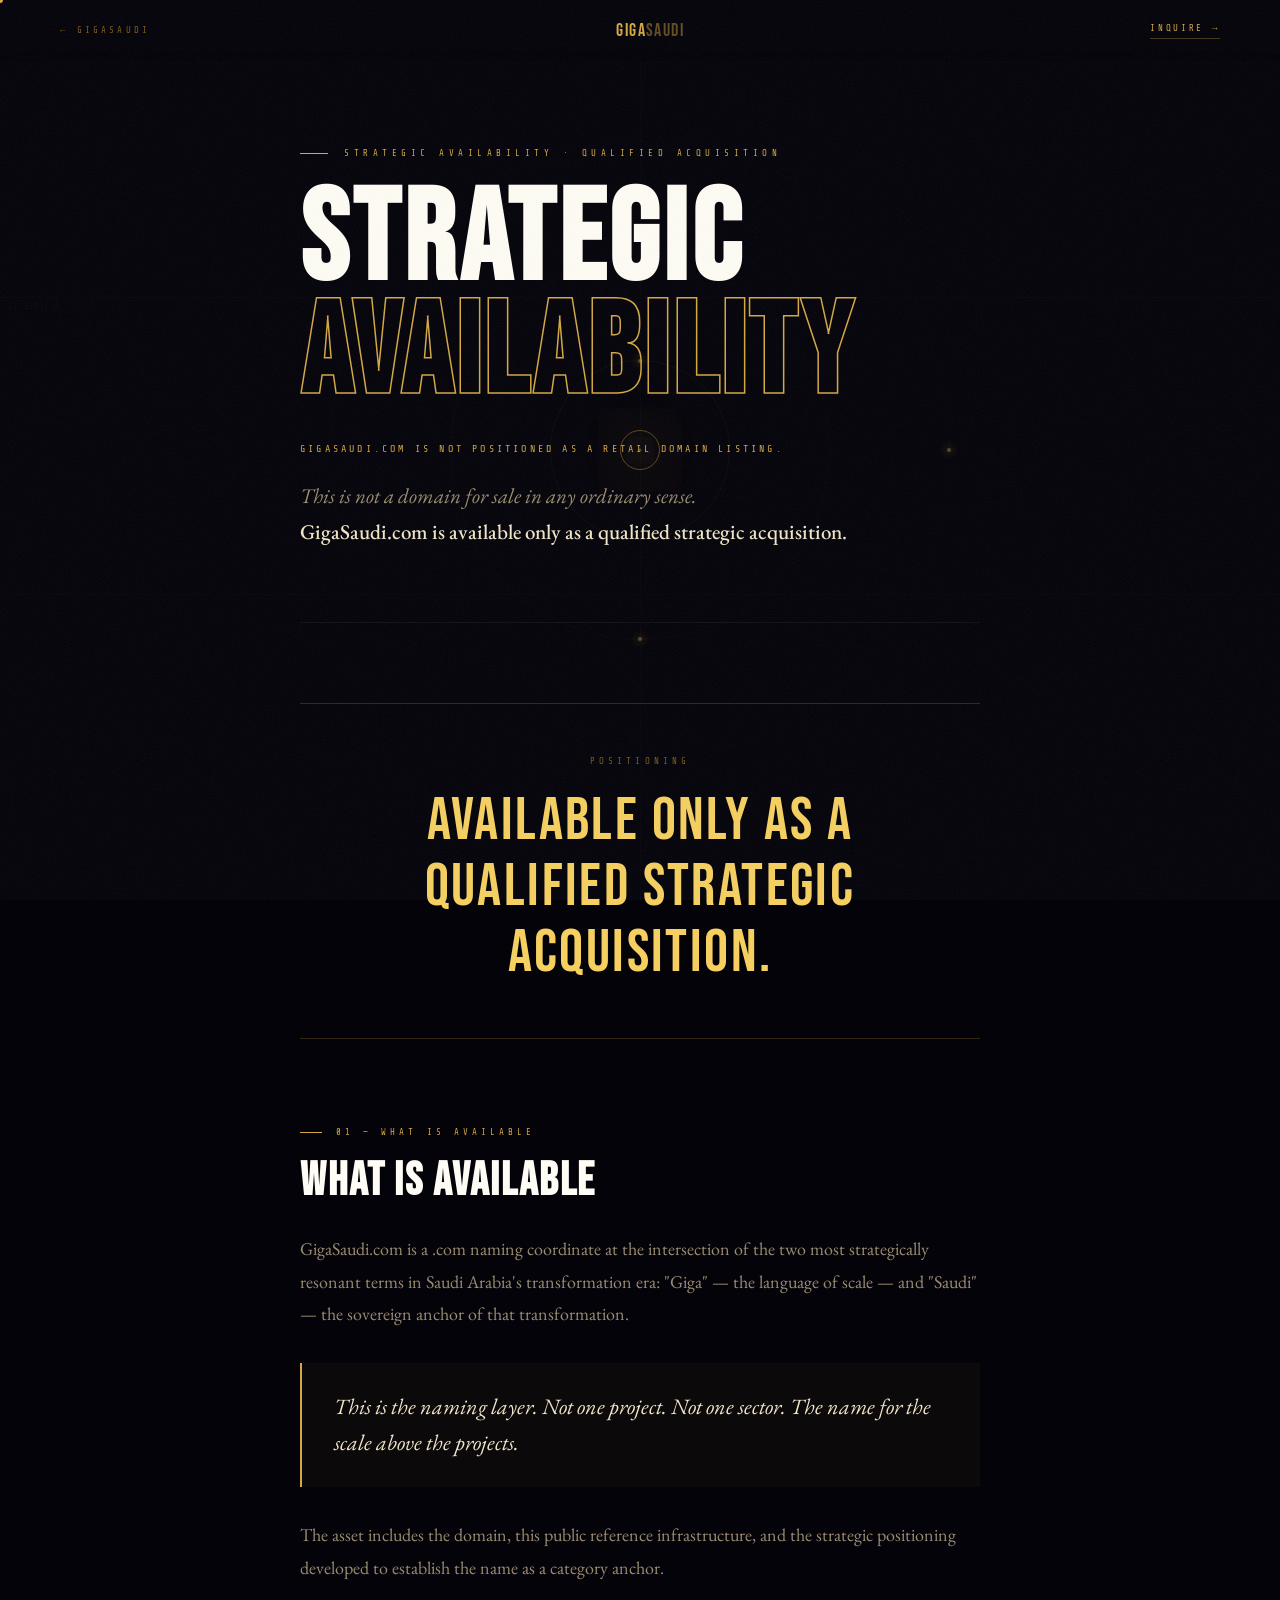
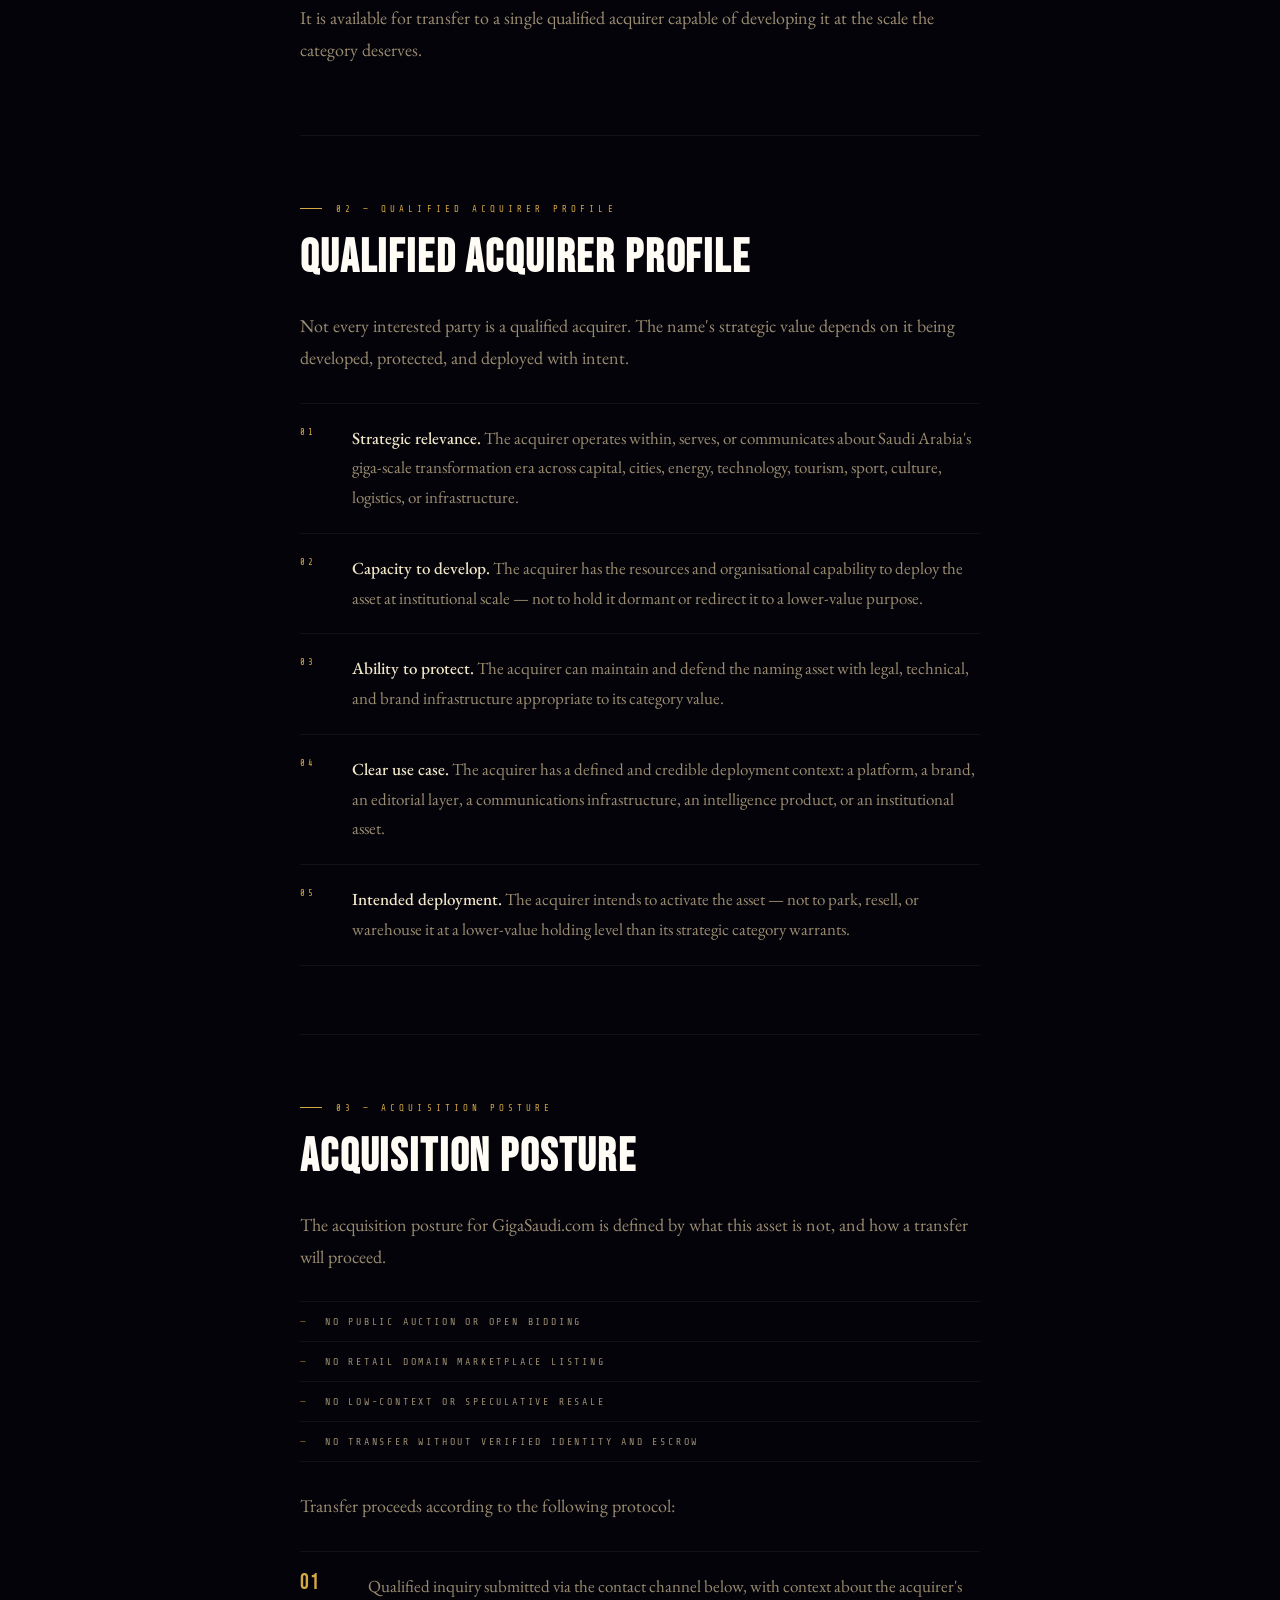
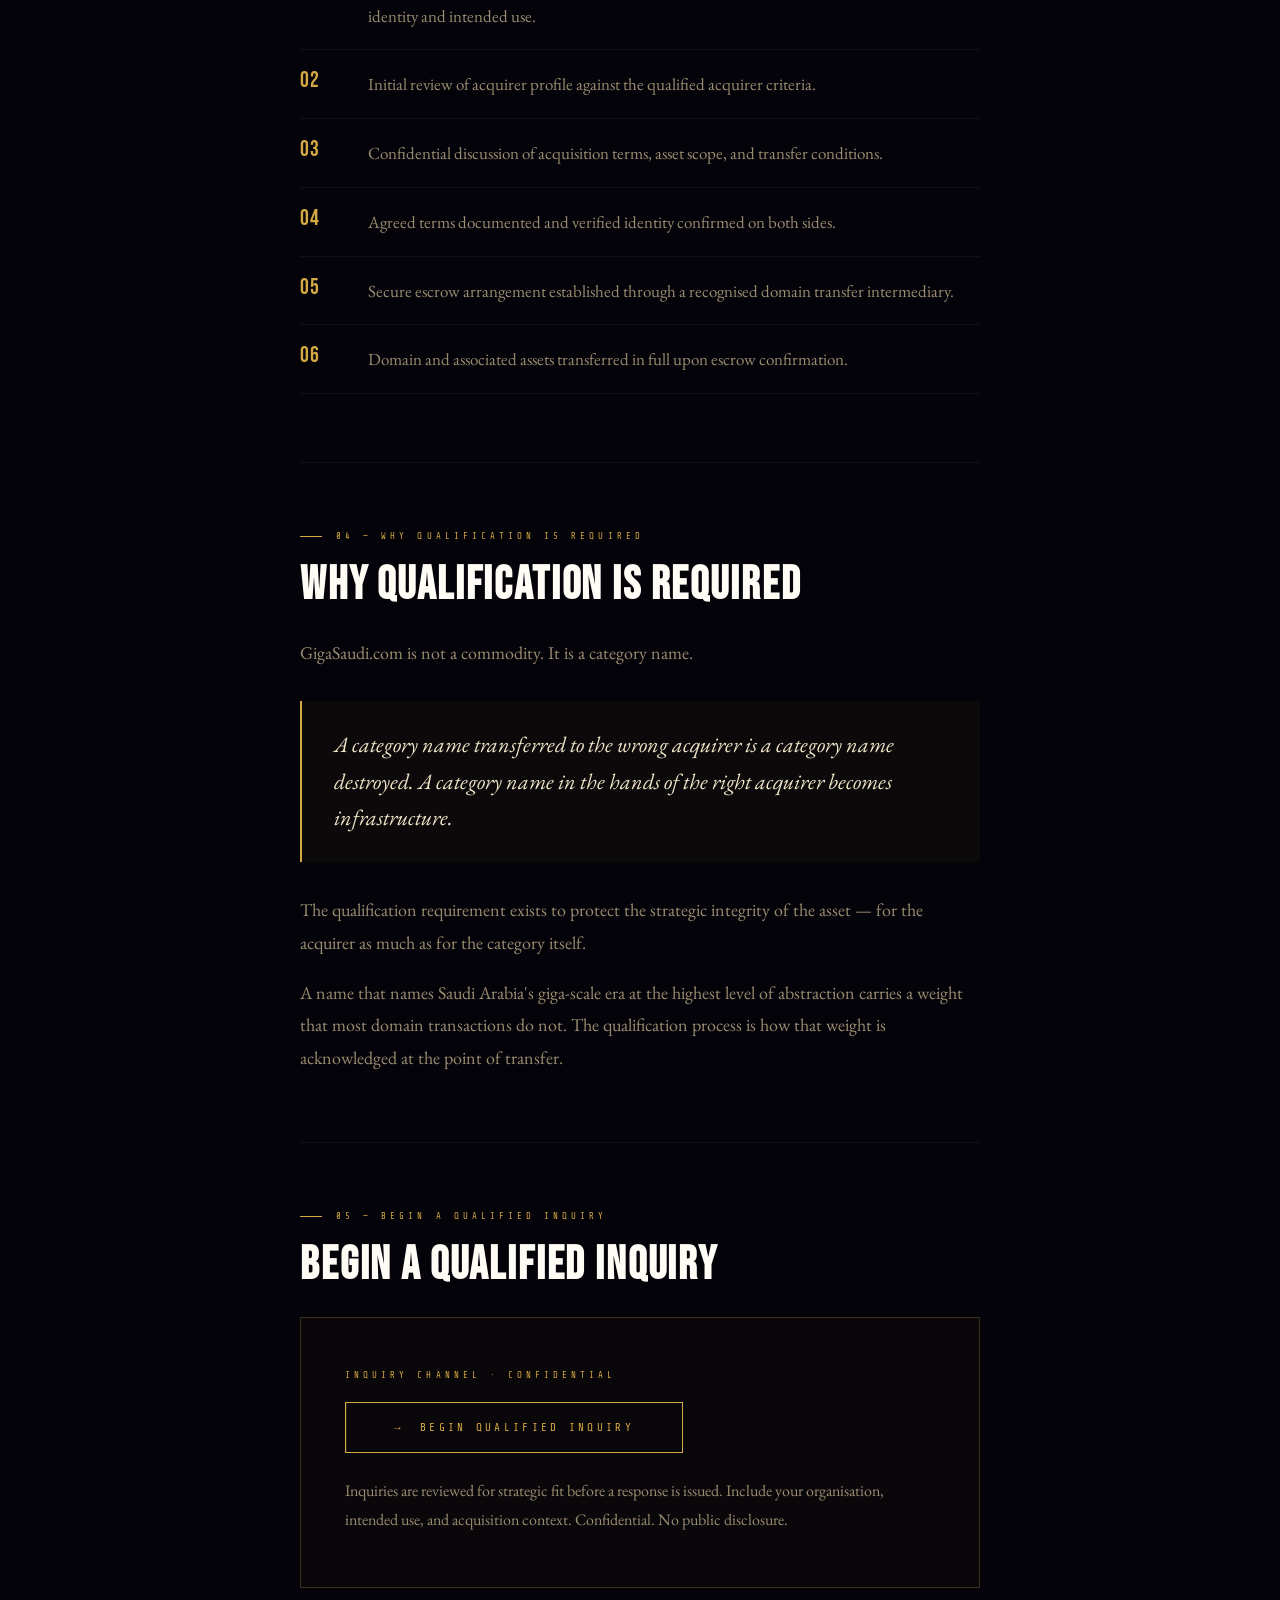
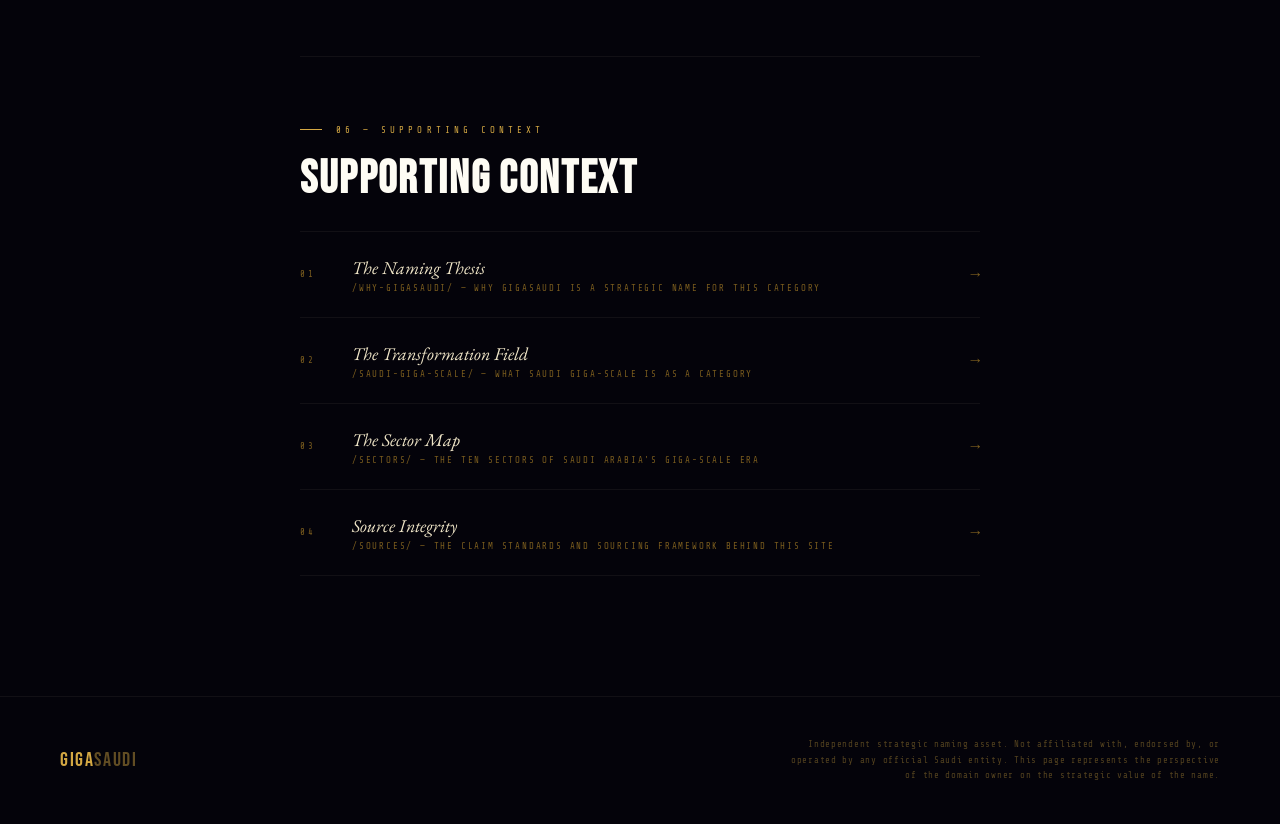
==== availability/index.html @ e2b28070 "Sprint 2C: Add /availability/ page and update sitemap" ====
<!DOCTYPE html>
<html lang="en">
<head>
<meta charset="UTF-8">
<meta name="viewport" content="width=device-width, initial-scale=1.0">
<title>Strategic Availability — GigaSaudi.com</title>
<meta name="description" content="GigaSaudi.com is available only as a qualified strategic acquisition asset. Not a retail domain. A strategic name for Saudi Arabia's giga-scale era.">
<link rel="preconnect" href="https://fonts.googleapis.com">
<link href="https://fonts.googleapis.com/css2?family=Bebas+Neue&family=EB+Garamond:ital,wght@0,400;0,500;1,400;1,500&family=Share+Tech+Mono&display=swap" rel="stylesheet">
<style>
:root {
  --void: #04030a;
  --gold: #d4a843;
  --gold-hi: #f5d060;
  --gold-lo: #7a5c1e;
  --gold-trace: rgba(212,168,67,0.12);
  --sand: #f0e6c8;
  --sand-lo: #9a8c70;
  --white: #fefcf4;
  --line-gold: rgba(212,168,67,0.22);
  --line-dim: rgba(240,230,200,0.06);
}

*, *::before, *::after { box-sizing: border-box; margin: 0; padding: 0; }
html { scroll-behavior: smooth; }
body {
  background: var(--void);
  color: var(--sand);
  font-family: 'Share Tech Mono', monospace;
  overflow-x: hidden;
  cursor: none;
}

body::before {
  content: '';
  position: fixed; inset: 0;
  opacity: 0.06;
  background-image: url("data:image/svg+xml,%3Csvg xmlns='http://www.w3.org/2000/svg'%3E%3Cfilter id='n'%3E%3CfeTurbulence type='fractalNoise' baseFrequency='0.75' numOctaves='4'/%3E%3C/filter%3E%3Crect width='100%25' height='100%25' filter='url(%23n)'/%3E%3C/svg%3E");
  pointer-events: none; z-index: 9900;
}

#cur { position:fixed; width:6px; height:6px; border-radius:50%; background:var(--gold); pointer-events:none; z-index:9999; transform:translate(-50%,-50%); transition:width .2s,height .2s; mix-blend-mode:screen; }
#cur-ring { position:fixed; width:40px; height:40px; border:1px solid rgba(212,168,67,0.4); border-radius:50%; pointer-events:none; z-index:9998; transform:translate(-50%,-50%); transition:width .4s,height .4s,border-color .3s; }
body:has(a:hover) #cur { width:12px; height:12px; }
body:has(a:hover) #cur-ring { width:60px; height:60px; border-color:rgba(212,168,67,0.8); }

#orbital-canvas {
  position: fixed; inset: 0; z-index: 0;
  overflow: hidden; opacity: 0.42;
}
.gravity-core {
  position: absolute; top:50%; left:50%;
  transform: translate(-50%,-50%);
  width:3px; height:3px;
  background:var(--gold); border-radius:50%;
  box-shadow: 0 0 0 12px rgba(212,168,67,0.05), 0 0 0 40px rgba(212,168,67,0.03), 0 0 60px 15px rgba(212,168,67,0.28);
}
.orbit {
  position:absolute; top:50%; left:50%;
  border:1px solid; border-radius:50%;
  transform-origin:center center;
}
.orbit-1 { width:180px; height:180px; margin:-90px 0 0 -90px; border-color:rgba(212,168,67,0.14); animation:spin 40s linear infinite; }
.orbit-2 { width:380px; height:380px; margin:-190px 0 0 -190px; border-color:rgba(212,168,67,0.08); animation:spin 70s linear infinite reverse; }
.orbit-3 { width:620px; height:620px; margin:-310px 0 0 -310px; border-color:rgba(212,168,67,0.05); animation:spin 110s linear infinite; }
.orbit-4 { width:900px; height:900px; margin:-450px 0 0 -450px; border-color:rgba(212,168,67,0.025); animation:spin 160s linear infinite reverse; }
.node { position:absolute; width:4px; height:4px; background:var(--gold); border-radius:50%; box-shadow:0 0 8px 2px rgba(212,168,67,0.5); }
.grid-h,.grid-v { position:absolute; background:rgba(240,230,200,0.04); }
.grid-h { left:0; right:0; height:1px; }
.grid-v { top:0; bottom:0; width:1px; }
.coord-label { position:absolute; font-family:'Share Tech Mono',monospace; font-size:8px; color:rgba(212,168,67,0.13); letter-spacing:0.15em; pointer-events:none; }
@keyframes spin { to { transform:rotate(360deg); } }
@keyframes pulse-core {
  0%,100% { box-shadow:0 0 0 12px rgba(212,168,67,0.05), 0 0 60px 15px rgba(212,168,67,0.28); }
  50% { box-shadow:0 0 0 20px rgba(212,168,67,0.07), 0 0 80px 20px rgba(212,168,67,0.38); }
}

#content { position:relative; z-index:10; }

.doc-nav {
  position:fixed; top:0; left:0; right:0; z-index:100;
  padding:20px 60px;
  display:flex; align-items:center; justify-content:space-between;
  background:linear-gradient(to bottom, rgba(4,3,10,0.94) 0%, transparent 100%);
  backdrop-filter:blur(10px); -webkit-backdrop-filter:blur(10px);
}
.return-link {
  font-size:9px; letter-spacing:.35em; color:var(--gold-lo);
  text-decoration:none; text-transform:uppercase;
  display:flex; align-items:center; gap:10px;
  transition:color .3s;
}
.return-link:hover { color:var(--gold); }
.nav-brand {
  font-family:'Bebas Neue',sans-serif; font-size:18px;
  color:var(--gold); letter-spacing:.08em; text-decoration:none;
}
.nav-brand span { color:rgba(212,168,67,0.45); }
.nav-cta {
  font-size:9px; letter-spacing:.3em; color:var(--gold);
  text-decoration:none; text-transform:uppercase;
  border-bottom:1px solid rgba(212,168,67,.3); padding-bottom:4px;
  transition:border-color .3s;
}
.nav-cta:hover { border-color:var(--gold); }

.doc-wrap { max-width:800px; margin:0 auto; padding:148px 60px 120px; }

.doc-hero { margin-bottom:80px; padding-bottom:72px; border-bottom:1px solid var(--line-dim); }
.doc-eyebrow {
  font-size:9px; letter-spacing:.5em; color:var(--gold);
  text-transform:uppercase; margin-bottom:28px;
  display:flex; align-items:center; gap:16px;
  opacity:0; animation:fadeSlide .8s ease .2s forwards;
}
.doc-eyebrow::before { content:''; width:28px; height:1px; background:var(--gold); flex-shrink:0; }
.doc-headline {
  font-family:'Bebas Neue',sans-serif;
  font-size:clamp(60px,11vw,128px);
  line-height:.88; letter-spacing:.03em;
  color:var(--white); margin-bottom:32px;
  opacity:0; animation:fadeSlide .9s ease .35s forwards;
}
.doc-headline em { color:transparent; -webkit-text-stroke:1.5px var(--gold); font-style:normal; }
.doc-subhead {
  font-family:'Share Tech Mono',monospace;
  font-size:10px; letter-spacing:.32em;
  text-transform:uppercase; color:var(--gold);
  margin-bottom:24px;
  opacity:0; animation:fadeSlide .8s ease .52s forwards;
}
.doc-opening {
  font-family:'EB Garamond',serif;
  font-size:clamp(17px,2.2vw,21px);
  font-style:italic; line-height:1.72;
  color:var(--sand-lo); max-width:620px;
  opacity:0; animation:fadeSlide .9s ease .68s forwards;
}
.doc-opening strong { color:var(--sand); font-style:normal; font-weight:500; }

.doc-axiom {
  margin-bottom:88px; padding:52px 0;
  border-top:1px solid var(--line-gold);
  border-bottom:1px solid var(--line-gold);
  text-align:center;
}
.axiom-label { font-size:9px; letter-spacing:.45em; color:var(--gold-lo); text-transform:uppercase; margin-bottom:22px; }
.axiom-text {
  font-family:'Bebas Neue',sans-serif;
  font-size:clamp(30px,5.5vw,60px);
  color:var(--gold-hi); letter-spacing:.04em; line-height:1.1;
}

.doc-section { margin-bottom:68px; padding-bottom:68px; border-bottom:1px solid var(--line-dim); }
.doc-section.last { border-bottom:none; margin-bottom:0; padding-bottom:0; }

.sec-num {
  font-size:9px; letter-spacing:.45em; color:var(--gold);
  text-transform:uppercase; margin-bottom:22px;
  display:flex; align-items:center; gap:14px;
}
.sec-num::before { content:''; width:22px; height:1px; background:var(--gold); flex-shrink:0; }

.sec-title {
  font-family:'Bebas Neue',sans-serif;
  font-size:clamp(28px,4vw,46px);
  color:var(--white); letter-spacing:.04em; line-height:1;
  margin-bottom:28px;
}

.sec-body {
  font-family:'EB Garamond',serif;
  font-size:18px; line-height:1.8; color:var(--sand-lo);
}
.sec-body p { margin-bottom:18px; }
.sec-body p:last-child { margin-bottom:0; }
.sec-body strong { color:var(--sand); font-weight:500; }
.sec-body em { color:var(--gold-hi); font-style:italic; }

.pull-quote {
  margin:32px 0; padding:26px 32px;
  border-left:2px solid var(--gold);
  background:rgba(212,168,67,0.04);
}
.pull-quote p {
  font-family:'EB Garamond',serif;
  font-size:clamp(17px,2.2vw,22px);
  font-style:italic; color:var(--sand); line-height:1.65; margin:0 !important;
}

.qualifier-list { display:flex; flex-direction:column; gap:0; margin-top:28px; }
.qualifier-item { padding:20px 0; border-bottom:1px solid var(--line-dim); display:flex; align-items:flex-start; gap:20px; }
.qualifier-item:first-child { border-top:1px solid var(--line-dim); }
.qual-marker { font-size:9px; letter-spacing:.35em; color:var(--gold); text-transform:uppercase; min-width:32px; padding-top:3px; flex-shrink:0; }
.qual-text { font-family:'EB Garamond',serif; font-size:17px; line-height:1.75; color:var(--sand-lo); }
.qual-text strong { color:var(--sand); font-weight:500; }

.no-list { display:flex; flex-direction:column; gap:0; margin:28px 0; }
.no-item { display:flex; align-items:center; gap:16px; padding:13px 0; border-bottom:1px solid var(--line-dim); font-size:10px; letter-spacing:.28em; color:var(--sand-lo); text-transform:uppercase; }
.no-item:first-child { border-top:1px solid var(--line-dim); }
.no-mark { font-size:11px; color:var(--gold-lo); flex-shrink:0; }

.protocol-list { display:flex; flex-direction:column; gap:0; margin-top:28px; }
.proto-step { display:flex; align-items:flex-start; gap:24px; padding:18px 0; border-bottom:1px solid var(--line-dim); }
.proto-step:first-child { border-top:1px solid var(--line-dim); }
.proto-num { font-family:'Bebas Neue',sans-serif; font-size:22px; color:var(--gold); letter-spacing:.04em; min-width:44px; line-height:1.15; }
.proto-text { font-family:'EB Garamond',serif; font-size:17px; line-height:1.75; color:var(--sand-lo); padding-top:2px; }

.inq-block { border:1px solid rgba(212,168,67,0.25); padding:52px 44px; background:rgba(212,168,67,0.03); margin-top:28px; }
.inq-pre { font-size:9px; letter-spacing:.45em; color:var(--gold); text-transform:uppercase; margin-bottom:22px; }
.inq-note { font-family:'EB Garamond',serif; font-size:16px; line-height:1.8; color:var(--sand-lo); margin-top:24px; }
.inq-cta { display:inline-flex; align-items:center; gap:16px; padding:18px 48px; border:1px solid var(--gold); color:var(--gold); font-family:'Share Tech Mono',monospace; font-size:11px; letter-spacing:.3em; text-transform:uppercase; text-decoration:none; position:relative; overflow:hidden; transition:color .4s; }
.inq-cta::before { content:''; position:absolute; inset:0; background:var(--gold); transform:translateX(-100%); transition:transform .4s ease; z-index:-1; }
.inq-cta:hover { color:var(--void); }
.inq-cta:hover::before { transform:translateX(0); }

.nav-links { display:flex; flex-direction:column; gap:0; margin-top:28px; }
.nav-link {
  display:flex; align-items:center; gap:24px;
  padding:24px 0; border-bottom:1px solid var(--line-dim);
  text-decoration:none; transition:all .3s;
}
.nav-link:first-child { border-top:1px solid var(--line-dim); }
.nav-link:hover { padding-left:8px; }
.nl-num { font-size:9px; letter-spacing:.3em; color:var(--gold-lo); min-width:28px; }
.nl-body { flex:1; }
.nl-title {
  font-family:'EB Garamond',serif; font-size:18px; color:var(--sand);
  font-style:italic; margin-bottom:4px;
  transition:color .3s;
}
.nav-link:hover .nl-title { color:var(--gold); }
.nl-path { font-size:9px; letter-spacing:.2em; color:var(--gold-lo); text-transform:uppercase; }
.nl-arr { font-size:16px; color:var(--gold-lo); transition:color .3s; }
.nav-link:hover .nl-arr { color:var(--gold); }

.doc-footer {
  border-top:1px solid var(--line-dim); padding:40px 60px;
  display:flex; align-items:center; justify-content:space-between; gap:40px;
}
.ft-brand {
  font-family:'Bebas Neue',sans-serif; font-size:20px;
  color:var(--gold); letter-spacing:.08em; text-decoration:none;
}
.ft-brand span { color:rgba(212,168,67,0.45); }
.ft-disc { font-size:9px; color:rgba(212,168,67,0.38); letter-spacing:.08em; line-height:1.75; max-width:440px; text-align:right; }

@keyframes fadeSlide { from{opacity:0;transform:translateY(20px);} to{opacity:1;transform:translateY(0);} }
.rx { opacity:0; transform:translateY(28px); transition:opacity .9s ease,transform .9s ease; }
.rx.in { opacity:1; transform:translateY(0); }
.rx-d1 { transition-delay:.1s; }
.rx-d2 { transition-delay:.2s; }
.rx-d3 { transition-delay:.3s; }
.rx-d4 { transition-delay:.4s; }
.rx-d5 { transition-delay:.5s; }

@media (max-width:900px) {
  body { cursor:auto; }
  #cur,#cur-ring { display:none; }
  .doc-nav { padding:16px 24px; }
  .nav-cta { display:none; }
  .doc-wrap { padding:120px 24px 80px; }
  .inq-block { padding:36px 24px; }
  .doc-footer { padding:32px 24px; flex-direction:column; align-items:flex-start; gap:20px; }
  .ft-disc { text-align:left; max-width:100%; }
}
</style>
</head>
<body>

<div id="cur"></div>
<div id="cur-ring"></div>

<div id="orbital-canvas">
  <div class="grid-h" style="top:33%"></div>
  <div class="grid-h" style="top:66%"></div>
  <div class="grid-v" style="left:50%"></div>
  <div class="coord-label" style="top:calc(33% + 5px); left:8px">21.3891° N</div>
  <div class="coord-label" style="top:8px; left:calc(50% + 8px)">45.0792° E</div>
  <div style="position:absolute;top:50%;left:50%;transform:translate(-50%,-50%);">
    <div class="orbit orbit-1"><div class="node" style="top:-2px;left:50%;margin-left:-2px;"></div></div>
    <div class="orbit orbit-2"><div class="node" style="bottom:-2px;left:50%;margin-left:-2px;"></div></div>
    <div class="orbit orbit-3"><div class="node" style="top:50%;right:-2px;margin-top:-2px;"></div></div>
    <div class="orbit orbit-4"></div>
  </div>
  <div style="position:absolute;top:50%;left:50%;transform:translate(-50%,-50%);">
    <div class="gravity-core" style="animation:pulse-core 4s ease-in-out infinite;"></div>
  </div>
</div>

<nav class="doc-nav">
  <a href="/" class="return-link">← GigaSaudi</a>
  <a href="/" class="nav-brand">Giga<span>Saudi</span></a>
  <a href="mailto:inquiries@gigasaudi.com" class="nav-cta">Inquire →</a>
</nav>

<div id="content">
  <div class="doc-wrap">

    <header class="doc-hero">
      <div class="doc-eyebrow">Strategic Availability · Qualified Acquisition</div>
      <h1 class="doc-headline">Strategic<br><em>Availability</em></h1>
      <div class="doc-subhead">GigaSaudi.com is not positioned as a retail domain listing.</div>
      <p class="doc-opening">
        This is not a domain for sale in any ordinary sense.<br>
        <strong>GigaSaudi.com is available only as a qualified strategic acquisition.</strong>
      </p>
    </header>

    <div class="doc-axiom rx">
      <div class="axiom-label">Positioning</div>
      <div class="axiom-text">Available only as a<br>qualified strategic<br>acquisition.</div>
    </div>

    <section class="doc-section rx rx-d1">
      <div class="sec-num">01 — What Is Available</div>
      <h2 class="sec-title">What Is Available</h2>
      <div class="sec-body">
        <p>GigaSaudi.com is a .com naming coordinate at the intersection of the two most strategically resonant terms in Saudi Arabia's transformation era: "Giga" — the language of scale — and "Saudi" — the sovereign anchor of that transformation.</p>
        <div class="pull-quote">
          <p>This is the naming layer. Not one project. Not one sector. The name for the scale above the projects.</p>
        </div>
        <p>The asset includes the domain, this public reference infrastructure, and the strategic positioning developed to establish the name as a category anchor.</p>
        <p>It is available for transfer to a single qualified acquirer capable of developing it at the scale the category deserves.</p>
      </div>
    </section>

    <section class="doc-section rx rx-d2">
      <div class="sec-num">02 — Qualified Acquirer Profile</div>
      <h2 class="sec-title">Qualified Acquirer Profile</h2>
      <div class="sec-body">
        <p>Not every interested party is a qualified acquirer. The name's strategic value depends on it being developed, protected, and deployed with intent.</p>
      </div>
      <div class="qualifier-list">
        <div class="qualifier-item">
          <div class="qual-marker">01</div>
          <div class="qual-text"><strong>Strategic relevance.</strong> The acquirer operates within, serves, or communicates about Saudi Arabia's giga-scale transformation era across capital, cities, energy, technology, tourism, sport, culture, logistics, or infrastructure.</div>
        </div>
        <div class="qualifier-item">
          <div class="qual-marker">02</div>
          <div class="qual-text"><strong>Capacity to develop.</strong> The acquirer has the resources and organisational capability to deploy the asset at institutional scale — not to hold it dormant or redirect it to a lower-value purpose.</div>
        </div>
        <div class="qualifier-item">
          <div class="qual-marker">03</div>
          <div class="qual-text"><strong>Ability to protect.</strong> The acquirer can maintain and defend the naming asset with legal, technical, and brand infrastructure appropriate to its category value.</div>
        </div>
        <div class="qualifier-item">
          <div class="qual-marker">04</div>
          <div class="qual-text"><strong>Clear use case.</strong> The acquirer has a defined and credible deployment context: a platform, a brand, an editorial layer, a communications infrastructure, an intelligence product, or an institutional asset.</div>
        </div>
        <div class="qualifier-item">
          <div class="qual-marker">05</div>
          <div class="qual-text"><strong>Intended deployment.</strong> The acquirer intends to activate the asset — not to park, resell, or warehouse it at a lower-value holding level than its strategic category warrants.</div>
        </div>
      </div>
    </section>

    <section class="doc-section rx rx-d1">
      <div class="sec-num">03 — Acquisition Posture</div>
      <h2 class="sec-title">Acquisition Posture</h2>
      <div class="sec-body">
        <p>The acquisition posture for GigaSaudi.com is defined by what this asset is not, and how a transfer will proceed.</p>
      </div>
      <div class="no-list">
        <div class="no-item"><div class="no-mark">—</div>No public auction or open bidding</div>
        <div class="no-item"><div class="no-mark">—</div>No retail domain marketplace listing</div>
        <div class="no-item"><div class="no-mark">—</div>No low-context or speculative resale</div>
        <div class="no-item"><div class="no-mark">—</div>No transfer without verified identity and escrow</div>
      </div>
      <div class="sec-body" style="margin-top:28px;">
        <p>Transfer proceeds according to the following protocol:</p>
      </div>
      <div class="protocol-list">
        <div class="proto-step">
          <div class="proto-num">01</div>
          <div class="proto-text">Qualified inquiry submitted via the contact channel below, with context about the acquirer's identity and intended use.</div>
        </div>
        <div class="proto-step">
          <div class="proto-num">02</div>
          <div class="proto-text">Initial review of acquirer profile against the qualified acquirer criteria.</div>
        </div>
        <div class="proto-step">
          <div class="proto-num">03</div>
          <div class="proto-text">Confidential discussion of acquisition terms, asset scope, and transfer conditions.</div>
        </div>
        <div class="proto-step">
          <div class="proto-num">04</div>
          <div class="proto-text">Agreed terms documented and verified identity confirmed on both sides.</div>
        </div>
        <div class="proto-step">
          <div class="proto-num">05</div>
          <div class="proto-text">Secure escrow arrangement established through a recognised domain transfer intermediary.</div>
        </div>
        <div class="proto-step">
          <div class="proto-num">06</div>
          <div class="proto-text">Domain and associated assets transferred in full upon escrow confirmation.</div>
        </div>
      </div>
    </section>

    <section class="doc-section rx rx-d2">
      <div class="sec-num">04 — Why Qualification Is Required</div>
      <h2 class="sec-title">Why Qualification Is Required</h2>
      <div class="sec-body">
        <p>GigaSaudi.com is not a commodity. It is a category name.</p>
        <div class="pull-quote">
          <p>A category name transferred to the wrong acquirer is a category name destroyed. A category name in the hands of the right acquirer becomes infrastructure.</p>
        </div>
        <p>The qualification requirement exists to protect the strategic integrity of the asset — for the acquirer as much as for the category itself.</p>
        <p>A name that names Saudi Arabia's giga-scale era at the highest level of abstraction carries a weight that most domain transactions do not. The qualification process is how that weight is acknowledged at the point of transfer.</p>
      </div>
    </section>

    <section class="doc-section rx rx-d3">
      <div class="sec-num">05 — Begin A Qualified Inquiry</div>
      <h2 class="sec-title">Begin A Qualified Inquiry</h2>
      <div class="inq-block">
        <div class="inq-pre">Inquiry Channel · Confidential</div>
        <a href="mailto:inquiries@gigasaudi.com?subject=GigaSaudi.com%20Qualified%20Acquisition%20Inquiry" class="inq-cta">
          <span>→</span>
          <span>Begin Qualified Inquiry</span>
        </a>
        <p class="inq-note">Inquiries are reviewed for strategic fit before a response is issued. Include your organisation, intended use, and acquisition context. Confidential. No public disclosure.</p>
      </div>
    </section>

    <section class="doc-section last rx rx-d2">
      <div class="sec-num">06 — Supporting Context</div>
      <h2 class="sec-title">Supporting Context</h2>
      <div class="nav-links">
        <a href="/why-gigasaudi/" class="nav-link">
          <div class="nl-num">01</div>
          <div class="nl-body">
            <div class="nl-title">The Naming Thesis</div>
            <div class="nl-path">/why-gigasaudi/ — Why GigaSaudi is a strategic name for this category</div>
          </div>
          <div class="nl-arr">→</div>
        </a>
        <a href="/saudi-giga-scale/" class="nav-link">
          <div class="nl-num">02</div>
          <div class="nl-body">
            <div class="nl-title">The Transformation Field</div>
            <div class="nl-path">/saudi-giga-scale/ — What Saudi giga-scale is as a category</div>
          </div>
          <div class="nl-arr">→</div>
        </a>
        <a href="/sectors/" class="nav-link">
          <div class="nl-num">03</div>
          <div class="nl-body">
            <div class="nl-title">The Sector Map</div>
            <div class="nl-path">/sectors/ — The ten sectors of Saudi Arabia's giga-scale era</div>
          </div>
          <div class="nl-arr">→</div>
        </a>
        <a href="/sources/" class="nav-link">
          <div class="nl-num">04</div>
          <div class="nl-body">
            <div class="nl-title">Source Integrity</div>
            <div class="nl-path">/sources/ — The claim standards and sourcing framework behind this site</div>
          </div>
          <div class="nl-arr">→</div>
        </a>
      </div>
    </section>

  </div>

  <footer class="doc-footer">
    <a href="/" class="ft-brand">Giga<span>Saudi</span></a>
    <p class="ft-disc">Independent strategic naming asset. Not affiliated with, endorsed by, or operated by any official Saudi entity. This page represents the perspective of the domain owner on the strategic value of the name.</p>
  </footer>
</div>

<script>
const cur = document.getElementById('cur');
const ring = document.getElementById('cur-ring');
let mx = window.innerWidth/2, my = window.innerHeight/2;
let rx_ = mx, ry = my;
document.addEventListener('mousemove', e => {
  mx = e.clientX; my = e.clientY;
  cur.style.left = mx+'px'; cur.style.top = my+'px';
});
(function loop(){
  rx_ += (mx-rx_)*0.1; ry += (my-ry)*0.1;
  ring.style.left = rx_+'px'; ring.style.top = ry+'px';
  requestAnimationFrame(loop);
})();

const obs = new IntersectionObserver(entries => {
  entries.forEach(e => { if(e.isIntersecting) e.target.classList.add('in'); });
}, { threshold:0.08, rootMargin:'0px 0px -40px 0px' });
document.querySelectorAll('.rx').forEach(el => obs.observe(el));
</script>
</body>
</html>
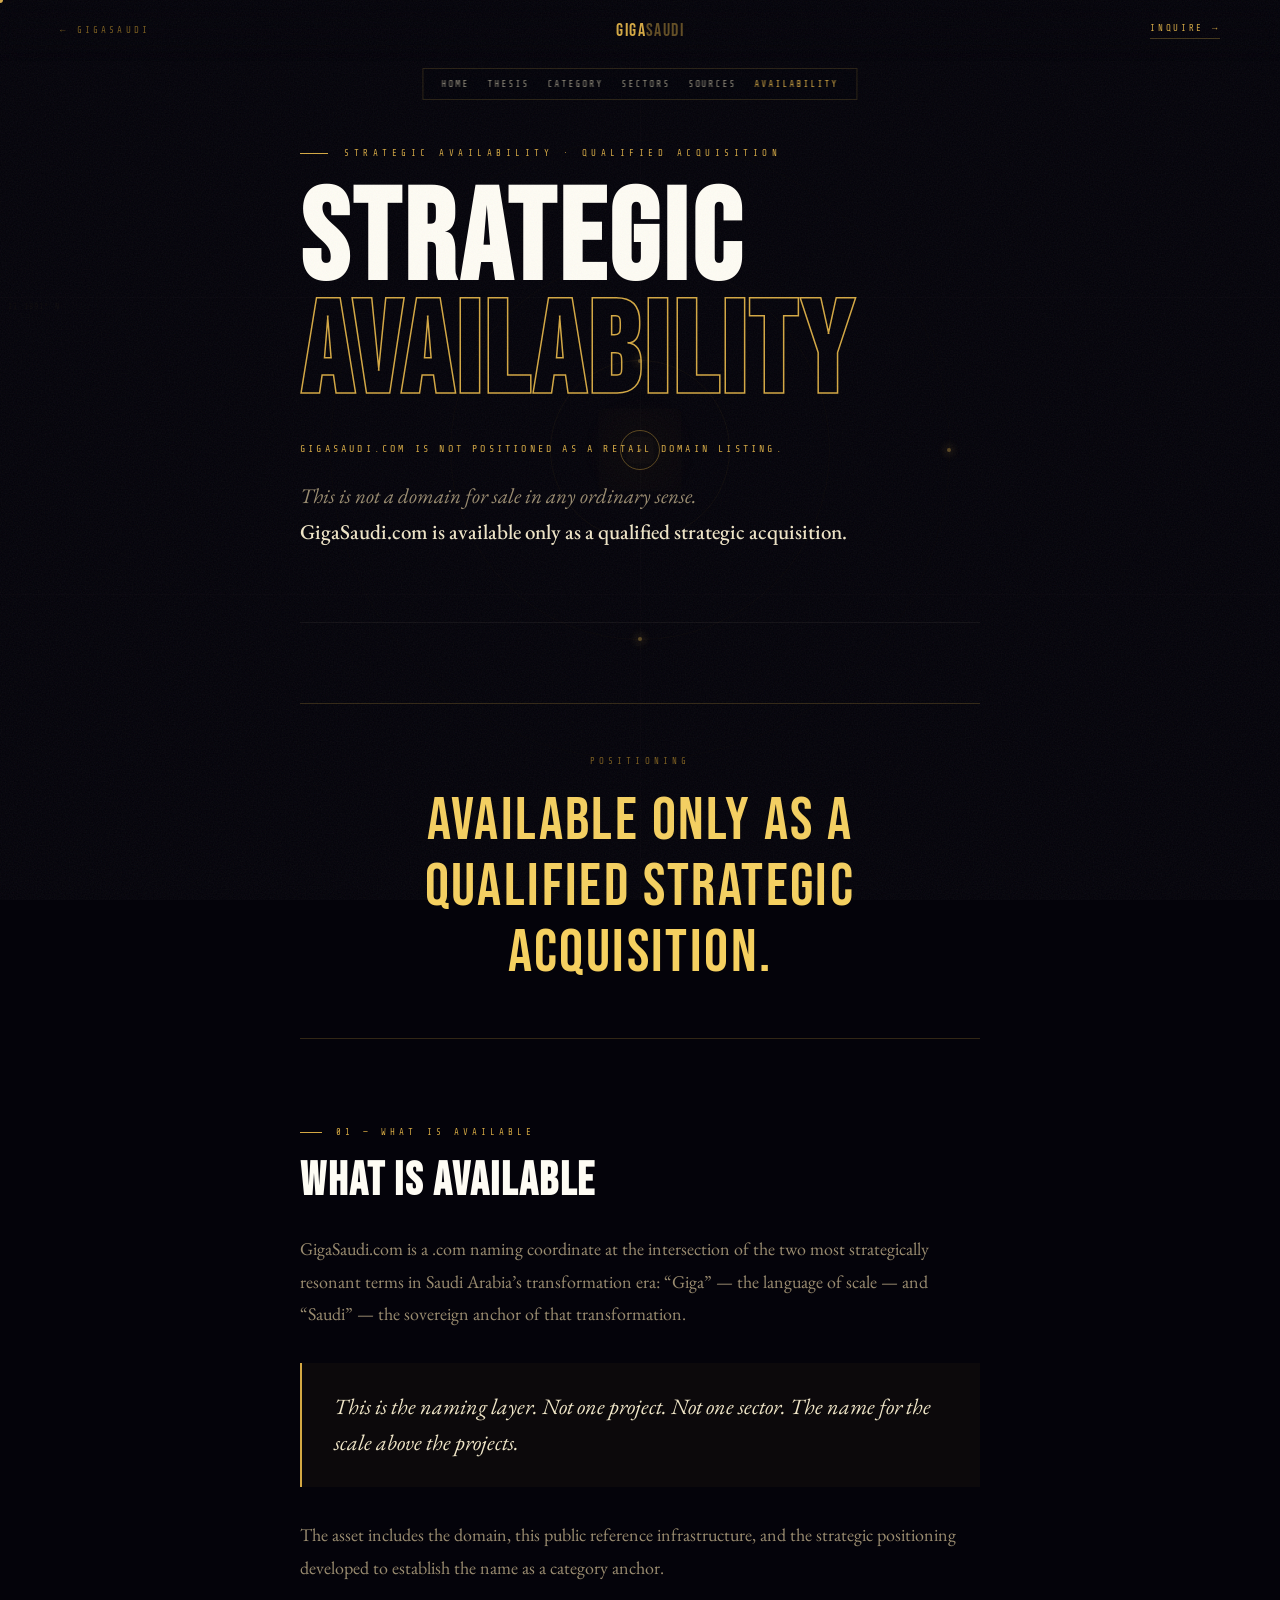
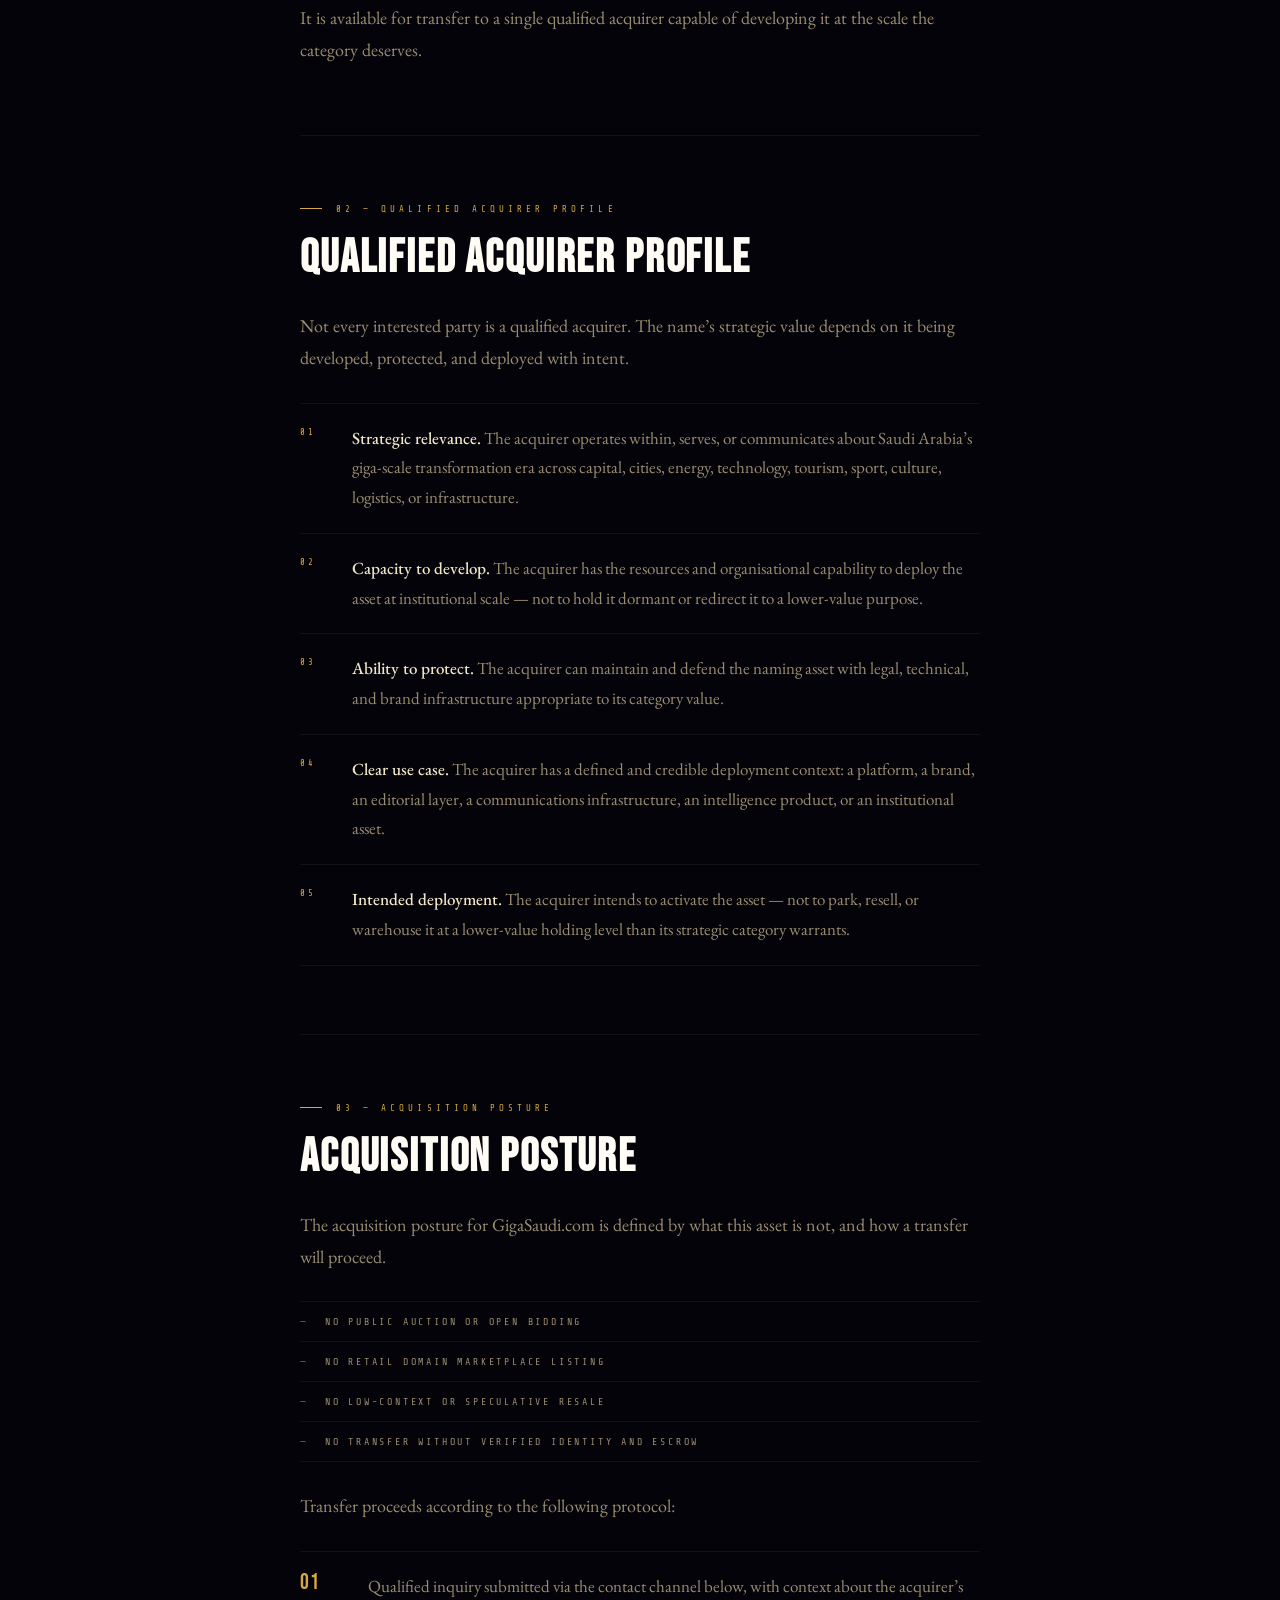
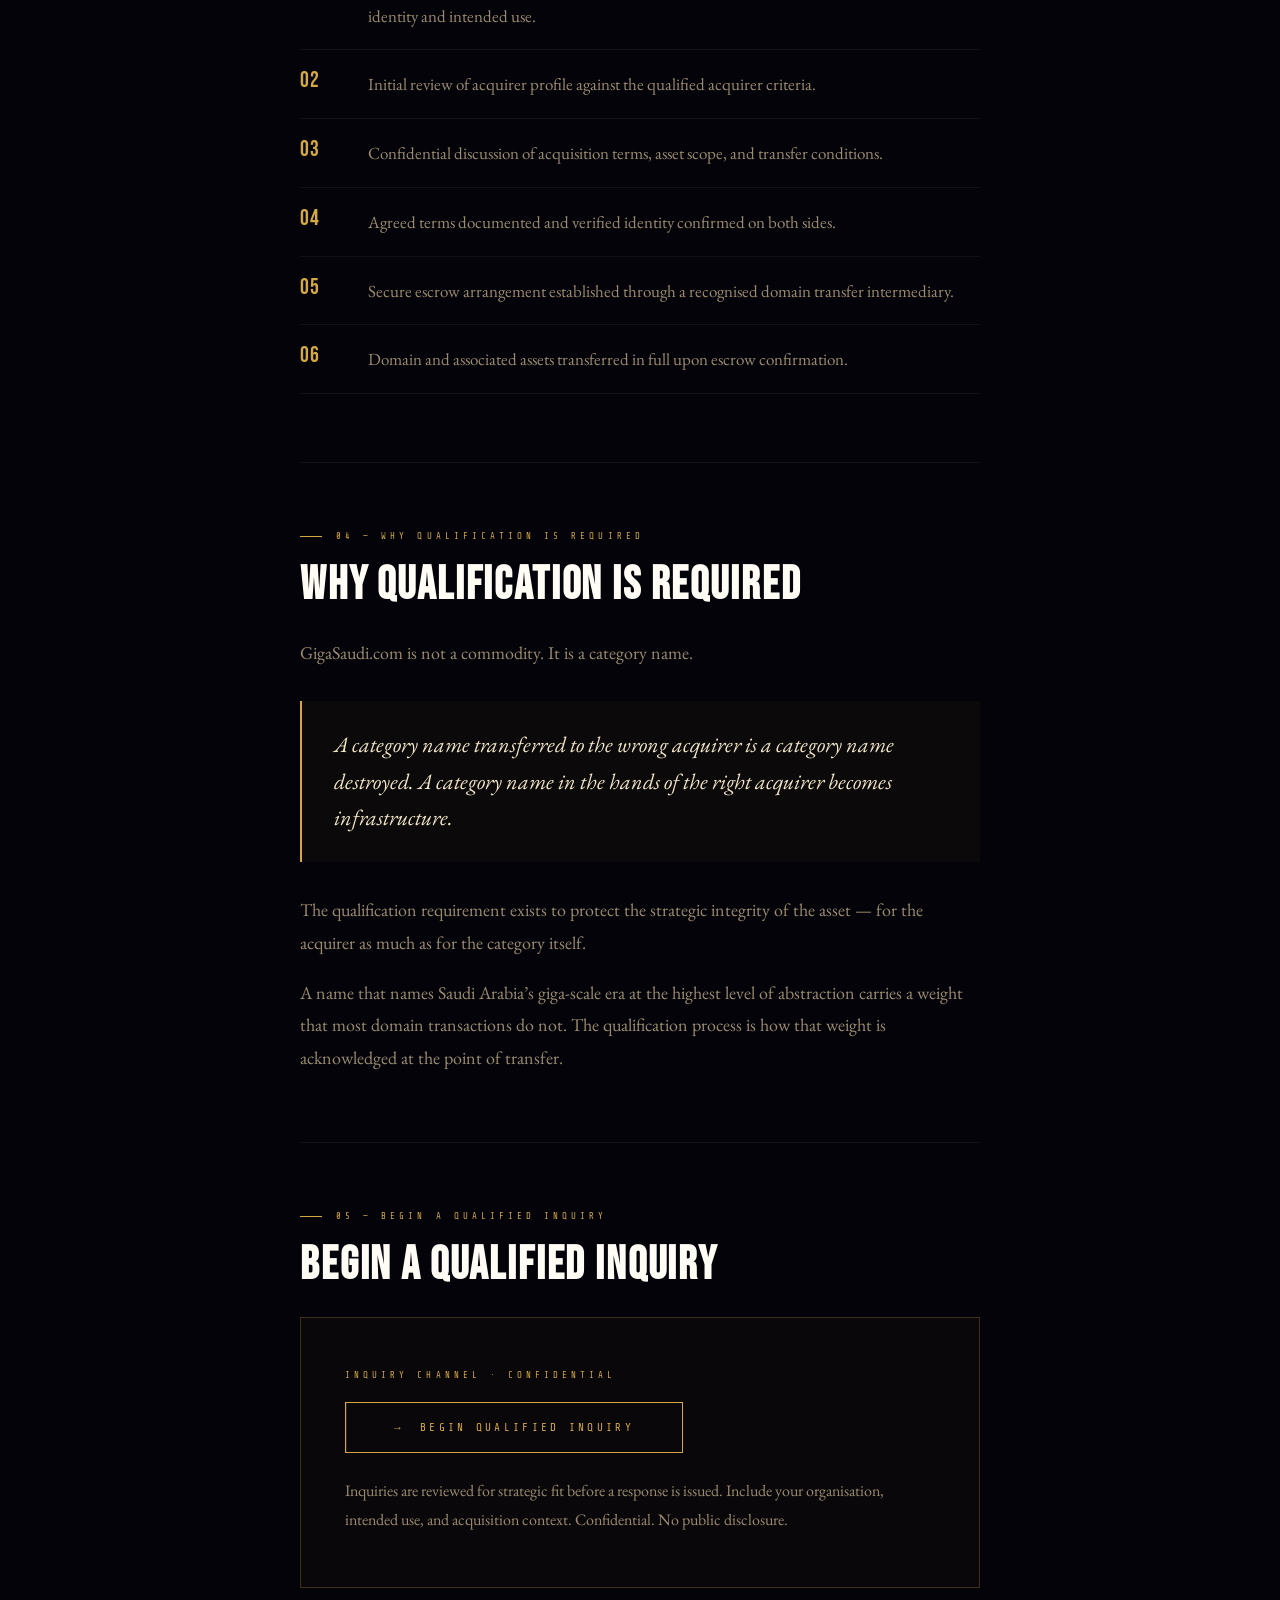
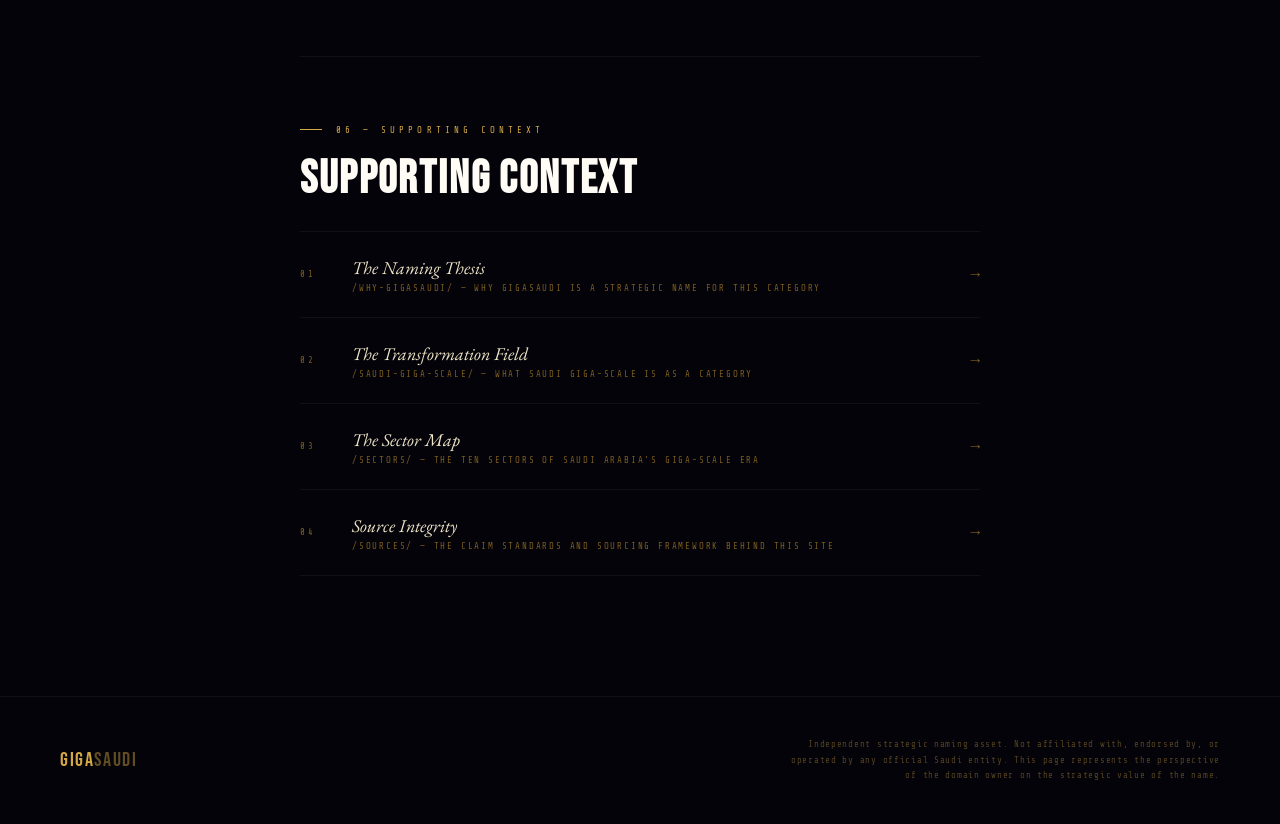
==== commit 6421665c: "Sprint 2D: add site-nav to sectors and availability pages" ====
--- a/availability/index.html
+++ b/availability/index.html
@@ -264,6 +264,15 @@
   .doc-footer { padding:32px 24px; flex-direction:column; align-items:flex-start; gap:20px; }
   .ft-disc { text-align:left; max-width:100%; }
 }
+
+/* ── SITE NAV ── */
+.site-nav { position:fixed; top:68px; left:50%; transform:translateX(-50%); z-index:99; display:flex; gap:18px; padding:10px 18px; border:1px solid rgba(212,168,67,.18); background:rgba(4,3,10,.72); backdrop-filter:blur(12px); -webkit-backdrop-filter:blur(12px); white-space:nowrap; }
+.site-nav a { color:rgba(240,230,200,.62); text-decoration:none; font-family:'Share Tech Mono',monospace; font-size:9px; letter-spacing:.22em; text-transform:uppercase; transition:color .25s; }
+.site-nav a:hover,.site-nav a[aria-current="page"] { color:var(--gold); }
+@media (max-width:700px) {
+  .site-nav { left:0; right:0; top:52px; transform:none; overflow-x:auto; justify-content:flex-start; border-left:0; border-right:0; border-top:0; border-bottom:1px solid rgba(212,168,67,.18); padding:11px 16px; gap:16px; }
+  .site-nav::-webkit-scrollbar { display:none; }
+}
 </style>
 </head>
 <body>
@@ -288,6 +297,15 @@
   </div>
 </div>
 
+<nav class="site-nav" aria-label="GigaSaudi navigation">
+  <a href="/">Home</a>
+  <a href="/why-gigasaudi/">Thesis</a>
+  <a href="/saudi-giga-scale/">Category</a>
+  <a href="/sectors/">Sectors</a>
+  <a href="/sources/">Sources</a>
+  <a href="/availability/" aria-current="page">Availability</a>
+</nav>
+
 <nav class="doc-nav">
   <a href="/" class="return-link">← GigaSaudi</a>
   <a href="/" class="nav-brand">Giga<span>Saudi</span></a>
@@ -316,7 +334,7 @@
       <div class="sec-num">01 — What Is Available</div>
       <h2 class="sec-title">What Is Available</h2>
       <div class="sec-body">
-        <p>GigaSaudi.com is a .com naming coordinate at the intersection of the two most strategically resonant terms in Saudi Arabia's transformation era: "Giga" — the language of scale — and "Saudi" — the sovereign anchor of that transformation.</p>
+        <p>GigaSaudi.com is a .com naming coordinate at the intersection of the two most strategically resonant terms in Saudi Arabia’s transformation era: “Giga” — the language of scale — and “Saudi” — the sovereign anchor of that transformation.</p>
         <div class="pull-quote">
           <p>This is the naming layer. Not one project. Not one sector. The name for the scale above the projects.</p>
         </div>
@@ -329,12 +347,12 @@
       <div class="sec-num">02 — Qualified Acquirer Profile</div>
       <h2 class="sec-title">Qualified Acquirer Profile</h2>
       <div class="sec-body">
-        <p>Not every interested party is a qualified acquirer. The name's strategic value depends on it being developed, protected, and deployed with intent.</p>
+        <p>Not every interested party is a qualified acquirer. The name’s strategic value depends on it being developed, protected, and deployed with intent.</p>
       </div>
       <div class="qualifier-list">
         <div class="qualifier-item">
           <div class="qual-marker">01</div>
-          <div class="qual-text"><strong>Strategic relevance.</strong> The acquirer operates within, serves, or communicates about Saudi Arabia's giga-scale transformation era across capital, cities, energy, technology, tourism, sport, culture, logistics, or infrastructure.</div>
+          <div class="qual-text"><strong>Strategic relevance.</strong> The acquirer operates within, serves, or communicates about Saudi Arabia’s giga-scale transformation era across capital, cities, energy, technology, tourism, sport, culture, logistics, or infrastructure.</div>
         </div>
         <div class="qualifier-item">
           <div class="qual-marker">02</div>
@@ -373,7 +391,7 @@
       <div class="protocol-list">
         <div class="proto-step">
           <div class="proto-num">01</div>
-          <div class="proto-text">Qualified inquiry submitted via the contact channel below, with context about the acquirer's identity and intended use.</div>
+          <div class="proto-text">Qualified inquiry submitted via the contact channel below, with context about the acquirer’s identity and intended use.</div>
         </div>
         <div class="proto-step">
           <div class="proto-num">02</div>
@@ -407,7 +425,7 @@
           <p>A category name transferred to the wrong acquirer is a category name destroyed. A category name in the hands of the right acquirer becomes infrastructure.</p>
         </div>
         <p>The qualification requirement exists to protect the strategic integrity of the asset — for the acquirer as much as for the category itself.</p>
-        <p>A name that names Saudi Arabia's giga-scale era at the highest level of abstraction carries a weight that most domain transactions do not. The qualification process is how that weight is acknowledged at the point of transfer.</p>
+        <p>A name that names Saudi Arabia’s giga-scale era at the highest level of abstraction carries a weight that most domain transactions do not. The qualification process is how that weight is acknowledged at the point of transfer.</p>
       </div>
     </section>
 
@@ -448,7 +466,7 @@
           <div class="nl-num">03</div>
           <div class="nl-body">
             <div class="nl-title">The Sector Map</div>
-            <div class="nl-path">/sectors/ — The ten sectors of Saudi Arabia's giga-scale era</div>
+            <div class="nl-path">/sectors/ — The ten sectors of Saudi Arabia’s giga-scale era</div>
           </div>
           <div class="nl-arr">→</div>
         </a>
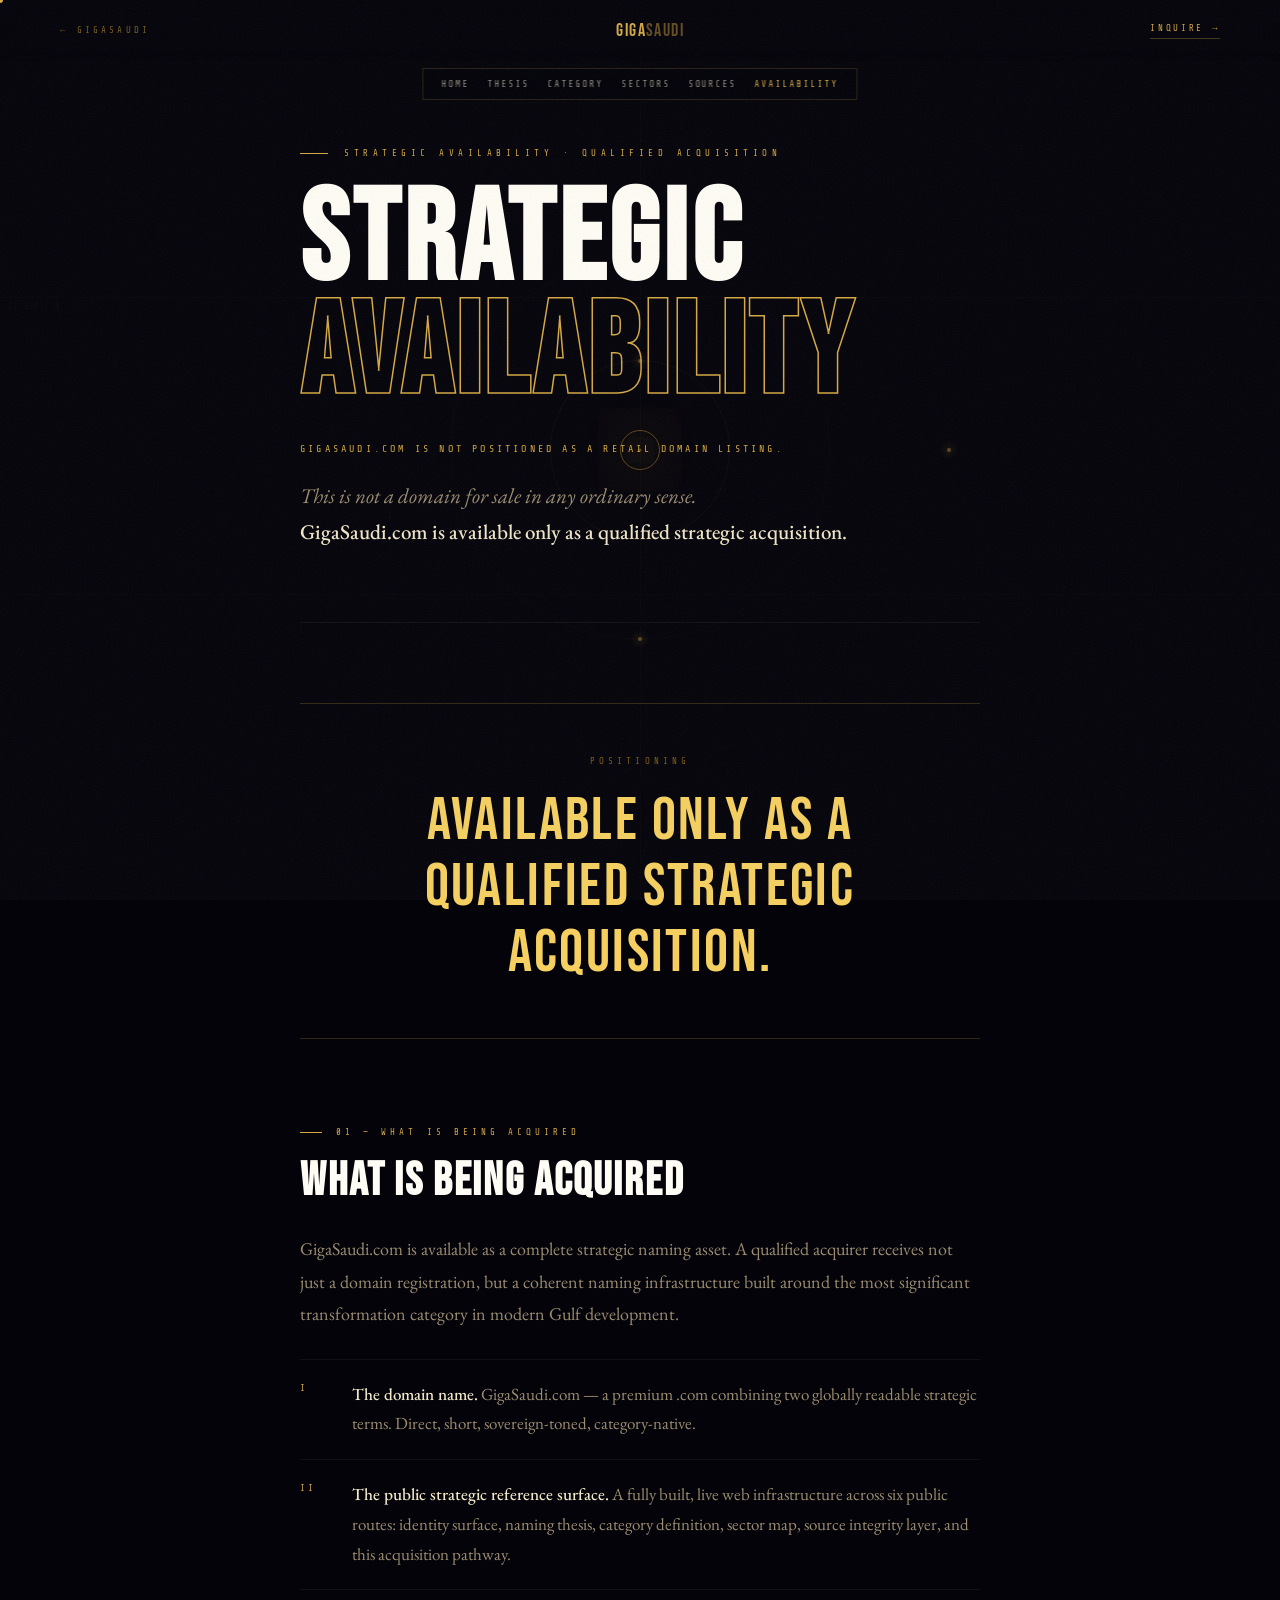
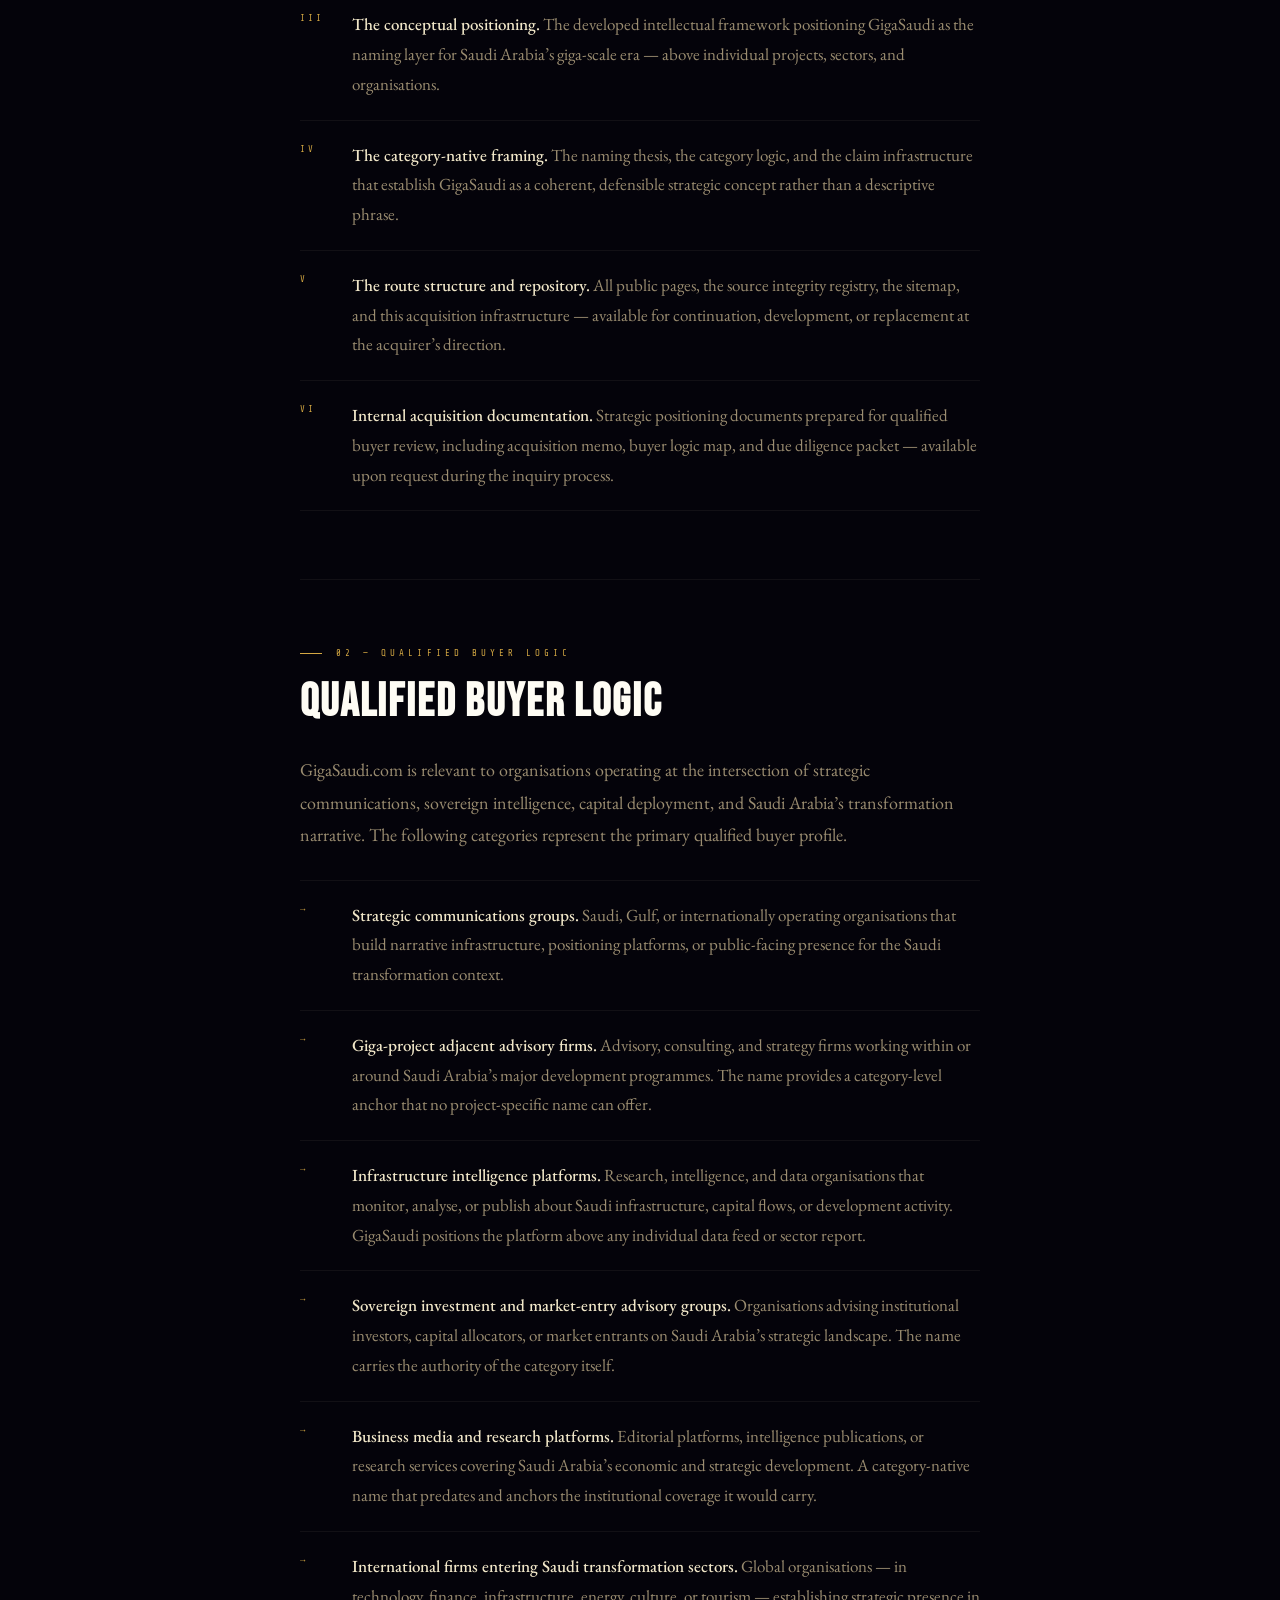
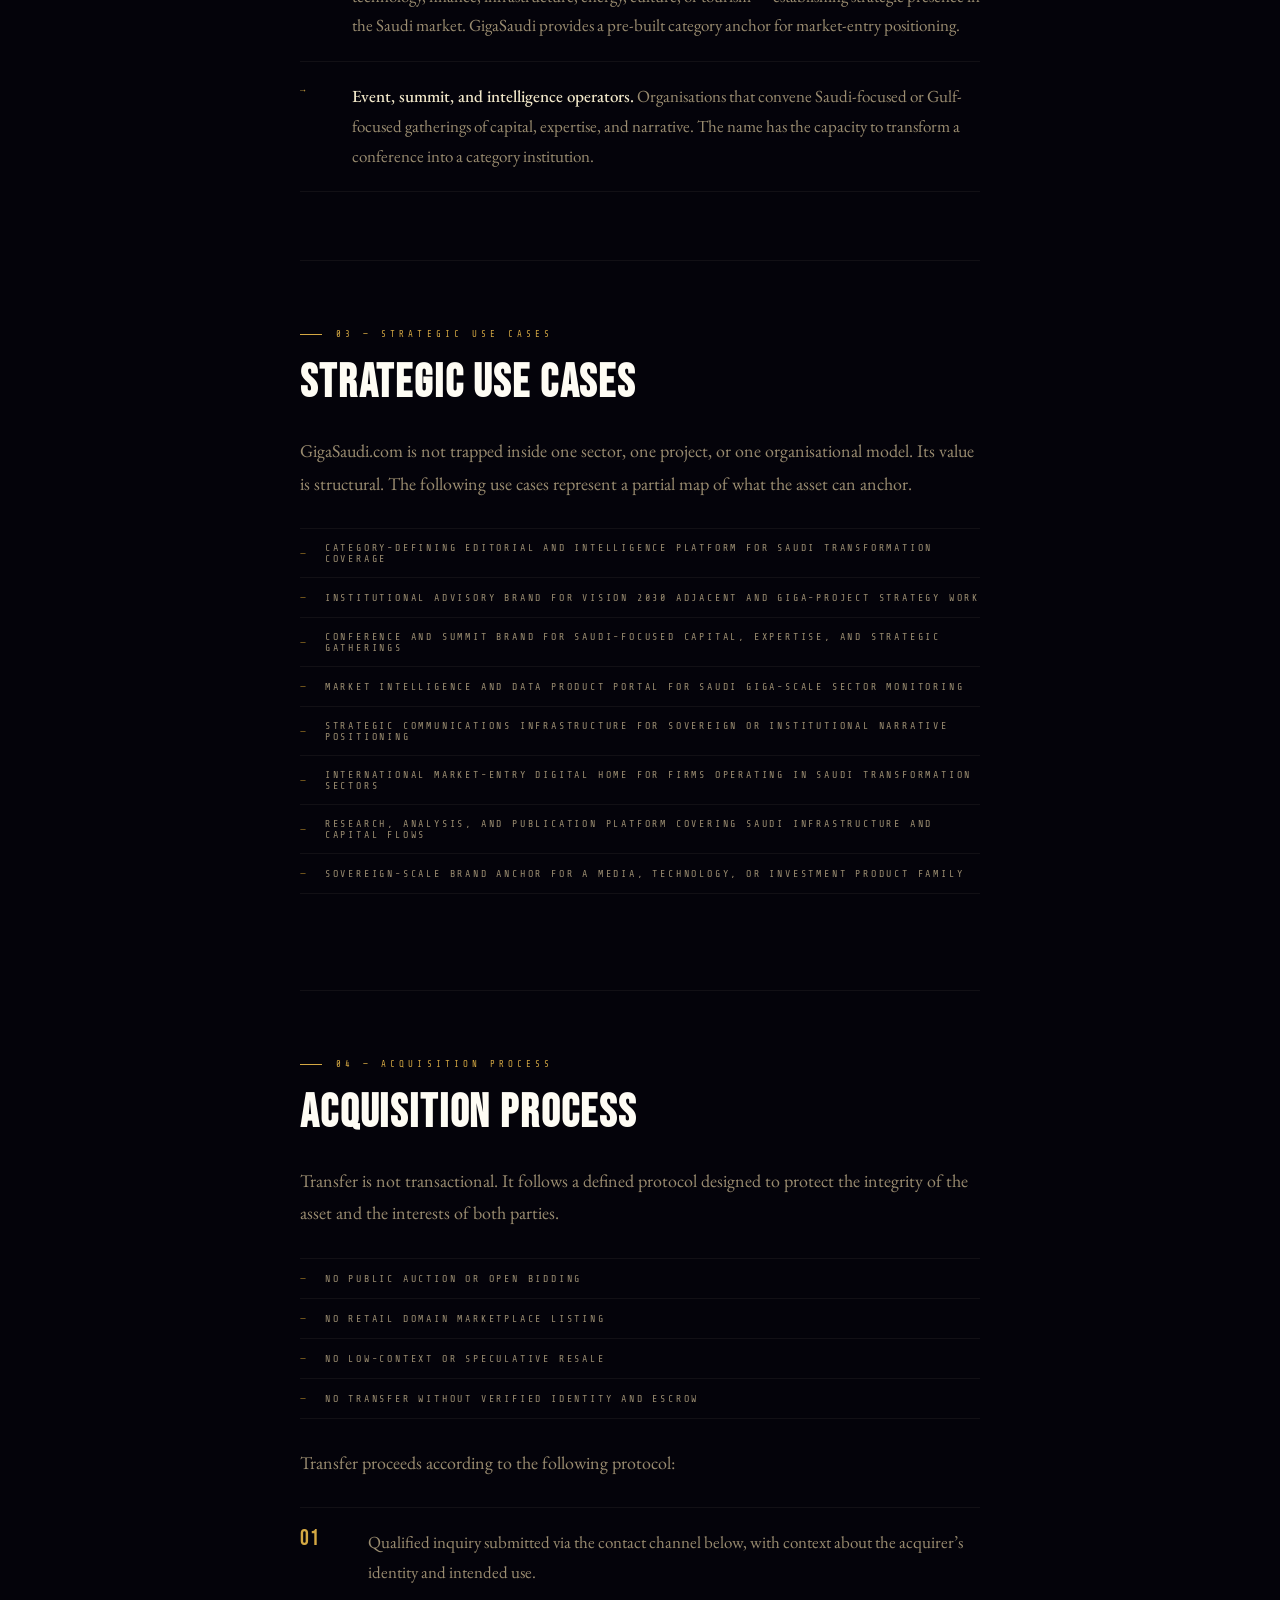
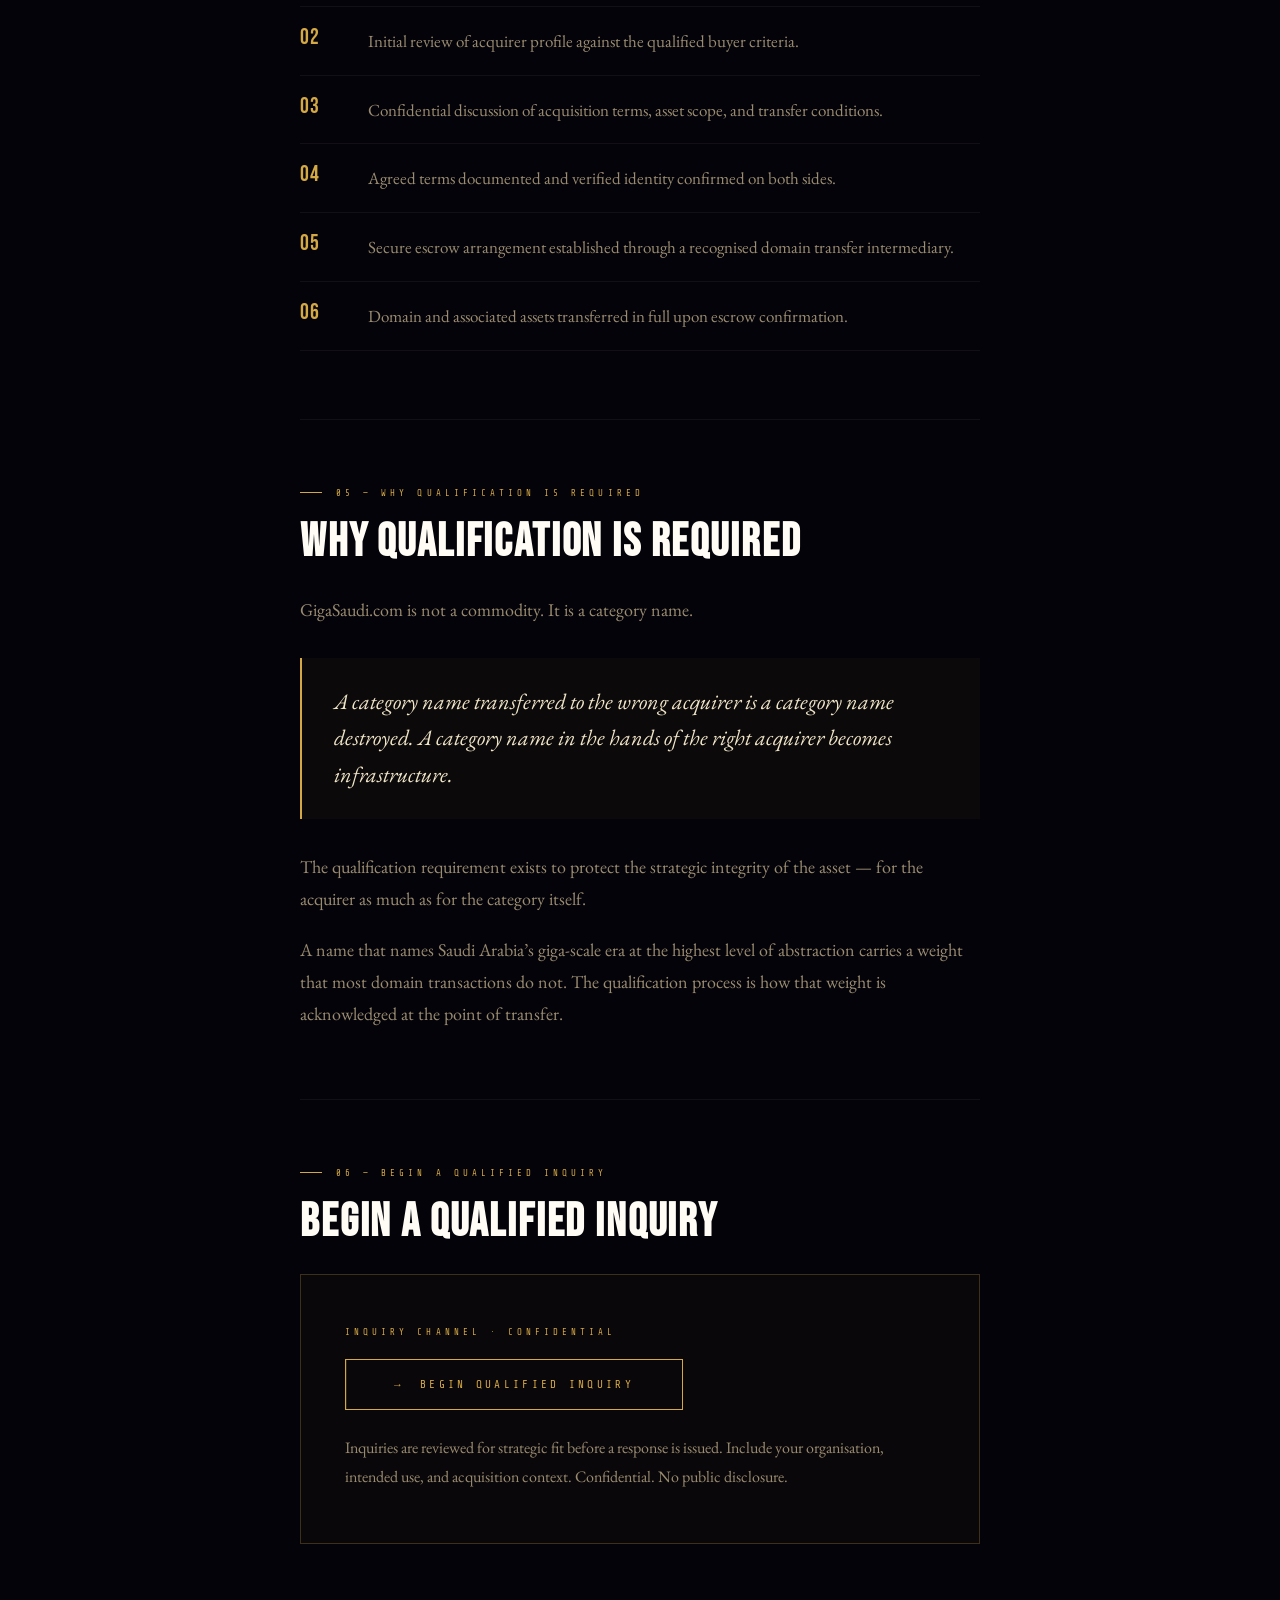
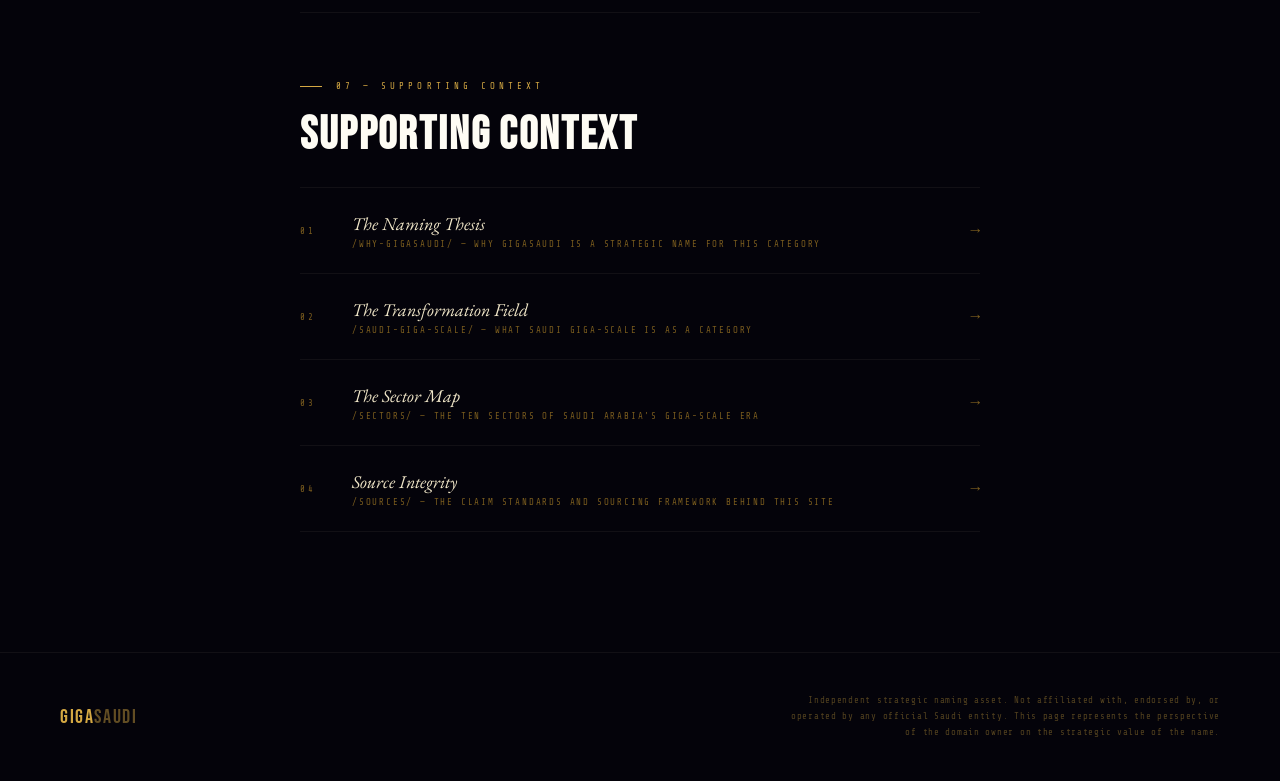
==== commit d4dac876: "feat(availability): add What Is Being Acquired, Qualified Buyer Logic, Strategic Use Cases, Acquisit" ====
--- a/availability/index.html
+++ b/availability/index.html
@@ -331,53 +331,100 @@
     </div>
 
     <section class="doc-section rx rx-d1">
-      <div class="sec-num">01 — What Is Available</div>
-      <h2 class="sec-title">What Is Available</h2>
+      <div class="sec-num">01 — What Is Being Acquired</div>
+      <h2 class="sec-title">What Is Being Acquired</h2>
       <div class="sec-body">
-        <p>GigaSaudi.com is a .com naming coordinate at the intersection of the two most strategically resonant terms in Saudi Arabia’s transformation era: “Giga” — the language of scale — and “Saudi” — the sovereign anchor of that transformation.</p>
-        <div class="pull-quote">
-          <p>This is the naming layer. Not one project. Not one sector. The name for the scale above the projects.</p>
-        </div>
-        <p>The asset includes the domain, this public reference infrastructure, and the strategic positioning developed to establish the name as a category anchor.</p>
-        <p>It is available for transfer to a single qualified acquirer capable of developing it at the scale the category deserves.</p>
+        <p>GigaSaudi.com is available as a complete strategic naming asset. A qualified acquirer receives not just a domain registration, but a coherent naming infrastructure built around the most significant transformation category in modern Gulf development.</p>
+      </div>
+      <div class="qualifier-list">
+        <div class="qualifier-item">
+          <div class="qual-marker">I</div>
+          <div class="qual-text"><strong>The domain name.</strong> GigaSaudi.com — a premium .com combining two globally readable strategic terms. Direct, short, sovereign-toned, category-native.</div>
+        </div>
+        <div class="qualifier-item">
+          <div class="qual-marker">II</div>
+          <div class="qual-text"><strong>The public strategic reference surface.</strong> A fully built, live web infrastructure across six public routes: identity surface, naming thesis, category definition, sector map, source integrity layer, and this acquisition pathway.</div>
+        </div>
+        <div class="qualifier-item">
+          <div class="qual-marker">III</div>
+          <div class="qual-text"><strong>The conceptual positioning.</strong> The developed intellectual framework positioning GigaSaudi as the naming layer for Saudi Arabia’s giga-scale era — above individual projects, sectors, and organisations.</div>
+        </div>
+        <div class="qualifier-item">
+          <div class="qual-marker">IV</div>
+          <div class="qual-text"><strong>The category-native framing.</strong> The naming thesis, the category logic, and the claim infrastructure that establish GigaSaudi as a coherent, defensible strategic concept rather than a descriptive phrase.</div>
+        </div>
+        <div class="qualifier-item">
+          <div class="qual-marker">V</div>
+          <div class="qual-text"><strong>The route structure and repository.</strong> All public pages, the source integrity registry, the sitemap, and this acquisition infrastructure — available for continuation, development, or replacement at the acquirer’s direction.</div>
+        </div>
+        <div class="qualifier-item">
+          <div class="qual-marker">VI</div>
+          <div class="qual-text"><strong>Internal acquisition documentation.</strong> Strategic positioning documents prepared for qualified buyer review, including acquisition memo, buyer logic map, and due diligence packet — available upon request during the inquiry process.</div>
+        </div>
       </div>
     </section>
 
     <section class="doc-section rx rx-d2">
-      <div class="sec-num">02 — Qualified Acquirer Profile</div>
-      <h2 class="sec-title">Qualified Acquirer Profile</h2>
+      <div class="sec-num">02 — Qualified Buyer Logic</div>
+      <h2 class="sec-title">Qualified Buyer Logic</h2>
       <div class="sec-body">
-        <p>Not every interested party is a qualified acquirer. The name’s strategic value depends on it being developed, protected, and deployed with intent.</p>
+        <p>GigaSaudi.com is relevant to organisations operating at the intersection of strategic communications, sovereign intelligence, capital deployment, and Saudi Arabia’s transformation narrative. The following categories represent the primary qualified buyer profile.</p>
       </div>
       <div class="qualifier-list">
         <div class="qualifier-item">
-          <div class="qual-marker">01</div>
-          <div class="qual-text"><strong>Strategic relevance.</strong> The acquirer operates within, serves, or communicates about Saudi Arabia’s giga-scale transformation era across capital, cities, energy, technology, tourism, sport, culture, logistics, or infrastructure.</div>
-        </div>
-        <div class="qualifier-item">
-          <div class="qual-marker">02</div>
-          <div class="qual-text"><strong>Capacity to develop.</strong> The acquirer has the resources and organisational capability to deploy the asset at institutional scale — not to hold it dormant or redirect it to a lower-value purpose.</div>
-        </div>
-        <div class="qualifier-item">
-          <div class="qual-marker">03</div>
-          <div class="qual-text"><strong>Ability to protect.</strong> The acquirer can maintain and defend the naming asset with legal, technical, and brand infrastructure appropriate to its category value.</div>
-        </div>
-        <div class="qualifier-item">
-          <div class="qual-marker">04</div>
-          <div class="qual-text"><strong>Clear use case.</strong> The acquirer has a defined and credible deployment context: a platform, a brand, an editorial layer, a communications infrastructure, an intelligence product, or an institutional asset.</div>
-        </div>
-        <div class="qualifier-item">
-          <div class="qual-marker">05</div>
-          <div class="qual-text"><strong>Intended deployment.</strong> The acquirer intends to activate the asset — not to park, resell, or warehouse it at a lower-value holding level than its strategic category warrants.</div>
+          <div class="qual-marker">→</div>
+          <div class="qual-text"><strong>Strategic communications groups.</strong> Saudi, Gulf, or internationally operating organisations that build narrative infrastructure, positioning platforms, or public-facing presence for the Saudi transformation context.</div>
+        </div>
+        <div class="qualifier-item">
+          <div class="qual-marker">→</div>
+          <div class="qual-text"><strong>Giga-project adjacent advisory firms.</strong> Advisory, consulting, and strategy firms working within or around Saudi Arabia’s major development programmes. The name provides a category-level anchor that no project-specific name can offer.</div>
+        </div>
+        <div class="qualifier-item">
+          <div class="qual-marker">→</div>
+          <div class="qual-text"><strong>Infrastructure intelligence platforms.</strong> Research, intelligence, and data organisations that monitor, analyse, or publish about Saudi infrastructure, capital flows, or development activity. GigaSaudi positions the platform above any individual data feed or sector report.</div>
+        </div>
+        <div class="qualifier-item">
+          <div class="qual-marker">→</div>
+          <div class="qual-text"><strong>Sovereign investment and market-entry advisory groups.</strong> Organisations advising institutional investors, capital allocators, or market entrants on Saudi Arabia’s strategic landscape. The name carries the authority of the category itself.</div>
+        </div>
+        <div class="qualifier-item">
+          <div class="qual-marker">→</div>
+          <div class="qual-text"><strong>Business media and research platforms.</strong> Editorial platforms, intelligence publications, or research services covering Saudi Arabia’s economic and strategic development. A category-native name that predates and anchors the institutional coverage it would carry.</div>
+        </div>
+        <div class="qualifier-item">
+          <div class="qual-marker">→</div>
+          <div class="qual-text"><strong>International firms entering Saudi transformation sectors.</strong> Global organisations — in technology, finance, infrastructure, energy, culture, or tourism — establishing strategic presence in the Saudi market. GigaSaudi provides a pre-built category anchor for market-entry positioning.</div>
+        </div>
+        <div class="qualifier-item">
+          <div class="qual-marker">→</div>
+          <div class="qual-text"><strong>Event, summit, and intelligence operators.</strong> Organisations that convene Saudi-focused or Gulf-focused gatherings of capital, expertise, and narrative. The name has the capacity to transform a conference into a category institution.</div>
         </div>
       </div>
     </section>
 
     <section class="doc-section rx rx-d1">
-      <div class="sec-num">03 — Acquisition Posture</div>
-      <h2 class="sec-title">Acquisition Posture</h2>
+      <div class="sec-num">03 — Strategic Use Cases</div>
+      <h2 class="sec-title">Strategic Use Cases</h2>
       <div class="sec-body">
-        <p>The acquisition posture for GigaSaudi.com is defined by what this asset is not, and how a transfer will proceed.</p>
+        <p>GigaSaudi.com is not trapped inside one sector, one project, or one organisational model. Its value is structural. The following use cases represent a partial map of what the asset can anchor.</p>
+      </div>
+      <div class="no-list">
+        <div class="no-item"><div class="no-mark">—</div>Category-defining editorial and intelligence platform for Saudi transformation coverage</div>
+        <div class="no-item"><div class="no-mark">—</div>Institutional advisory brand for Vision 2030 adjacent and giga-project strategy work</div>
+        <div class="no-item"><div class="no-mark">—</div>Conference and summit brand for Saudi-focused capital, expertise, and strategic gatherings</div>
+        <div class="no-item"><div class="no-mark">—</div>Market intelligence and data product portal for Saudi giga-scale sector monitoring</div>
+        <div class="no-item"><div class="no-mark">—</div>Strategic communications infrastructure for sovereign or institutional narrative positioning</div>
+        <div class="no-item"><div class="no-mark">—</div>International market-entry digital home for firms operating in Saudi transformation sectors</div>
+        <div class="no-item"><div class="no-mark">—</div>Research, analysis, and publication platform covering Saudi infrastructure and capital flows</div>
+        <div class="no-item"><div class="no-mark">—</div>Sovereign-scale brand anchor for a media, technology, or investment product family</div>
+      </div>
+    </section>
+
+    <section class="doc-section rx rx-d2">
+      <div class="sec-num">04 — Acquisition Process</div>
+      <h2 class="sec-title">Acquisition Process</h2>
+      <div class="sec-body">
+        <p>Transfer is not transactional. It follows a defined protocol designed to protect the integrity of the asset and the interests of both parties.</p>
       </div>
       <div class="no-list">
         <div class="no-item"><div class="no-mark">—</div>No public auction or open bidding</div>
@@ -395,7 +442,7 @@
         </div>
         <div class="proto-step">
           <div class="proto-num">02</div>
-          <div class="proto-text">Initial review of acquirer profile against the qualified acquirer criteria.</div>
+          <div class="proto-text">Initial review of acquirer profile against the qualified buyer criteria.</div>
         </div>
         <div class="proto-step">
           <div class="proto-num">03</div>
@@ -416,8 +463,8 @@
       </div>
     </section>
 
-    <section class="doc-section rx rx-d2">
-      <div class="sec-num">04 — Why Qualification Is Required</div>
+    <section class="doc-section rx rx-d1">
+      <div class="sec-num">05 — Why Qualification Is Required</div>
       <h2 class="sec-title">Why Qualification Is Required</h2>
       <div class="sec-body">
         <p>GigaSaudi.com is not a commodity. It is a category name.</p>
@@ -430,7 +477,7 @@
     </section>
 
     <section class="doc-section rx rx-d3">
-      <div class="sec-num">05 — Begin A Qualified Inquiry</div>
+      <div class="sec-num">06 — Begin A Qualified Inquiry</div>
       <h2 class="sec-title">Begin A Qualified Inquiry</h2>
       <div class="inq-block">
         <div class="inq-pre">Inquiry Channel · Confidential</div>
@@ -443,7 +490,7 @@
     </section>
 
     <section class="doc-section last rx rx-d2">
-      <div class="sec-num">06 — Supporting Context</div>
+      <div class="sec-num">07 — Supporting Context</div>
       <h2 class="sec-title">Supporting Context</h2>
       <div class="nav-links">
         <a href="/why-gigasaudi/" class="nav-link">
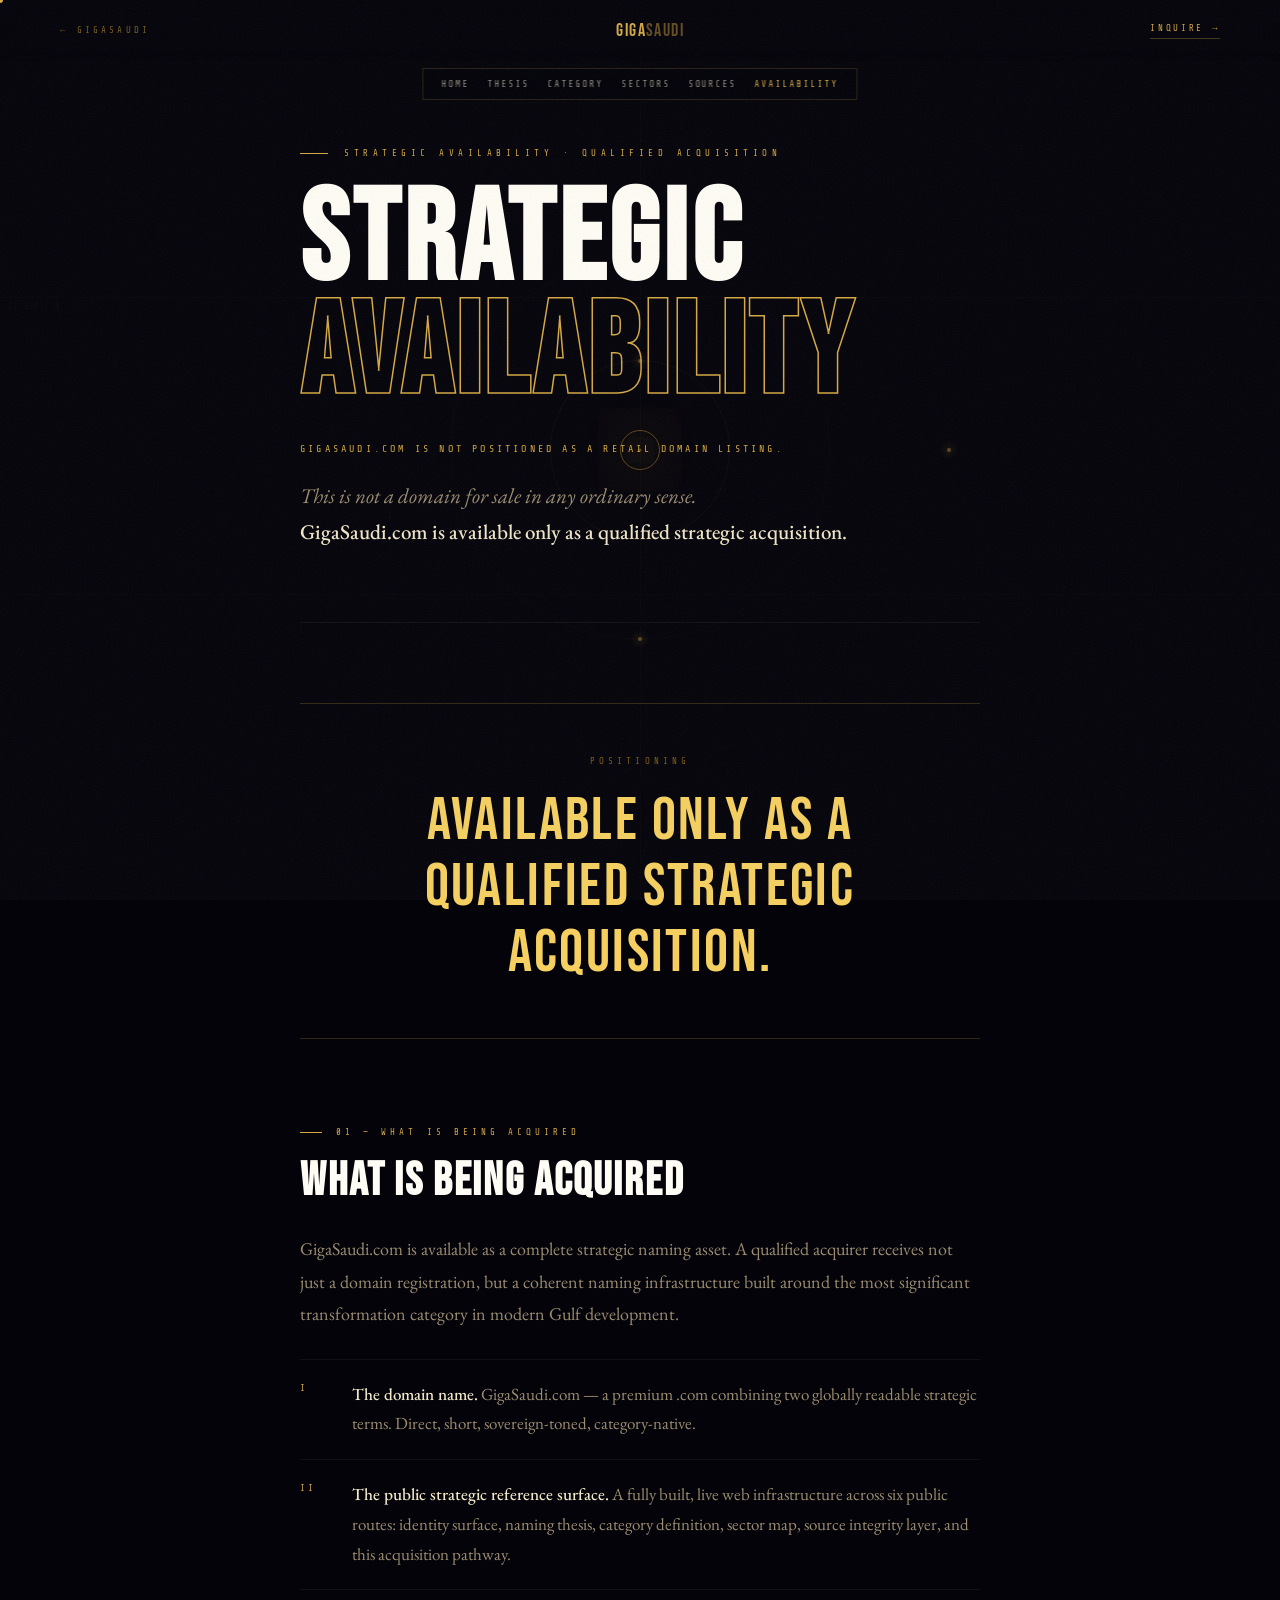
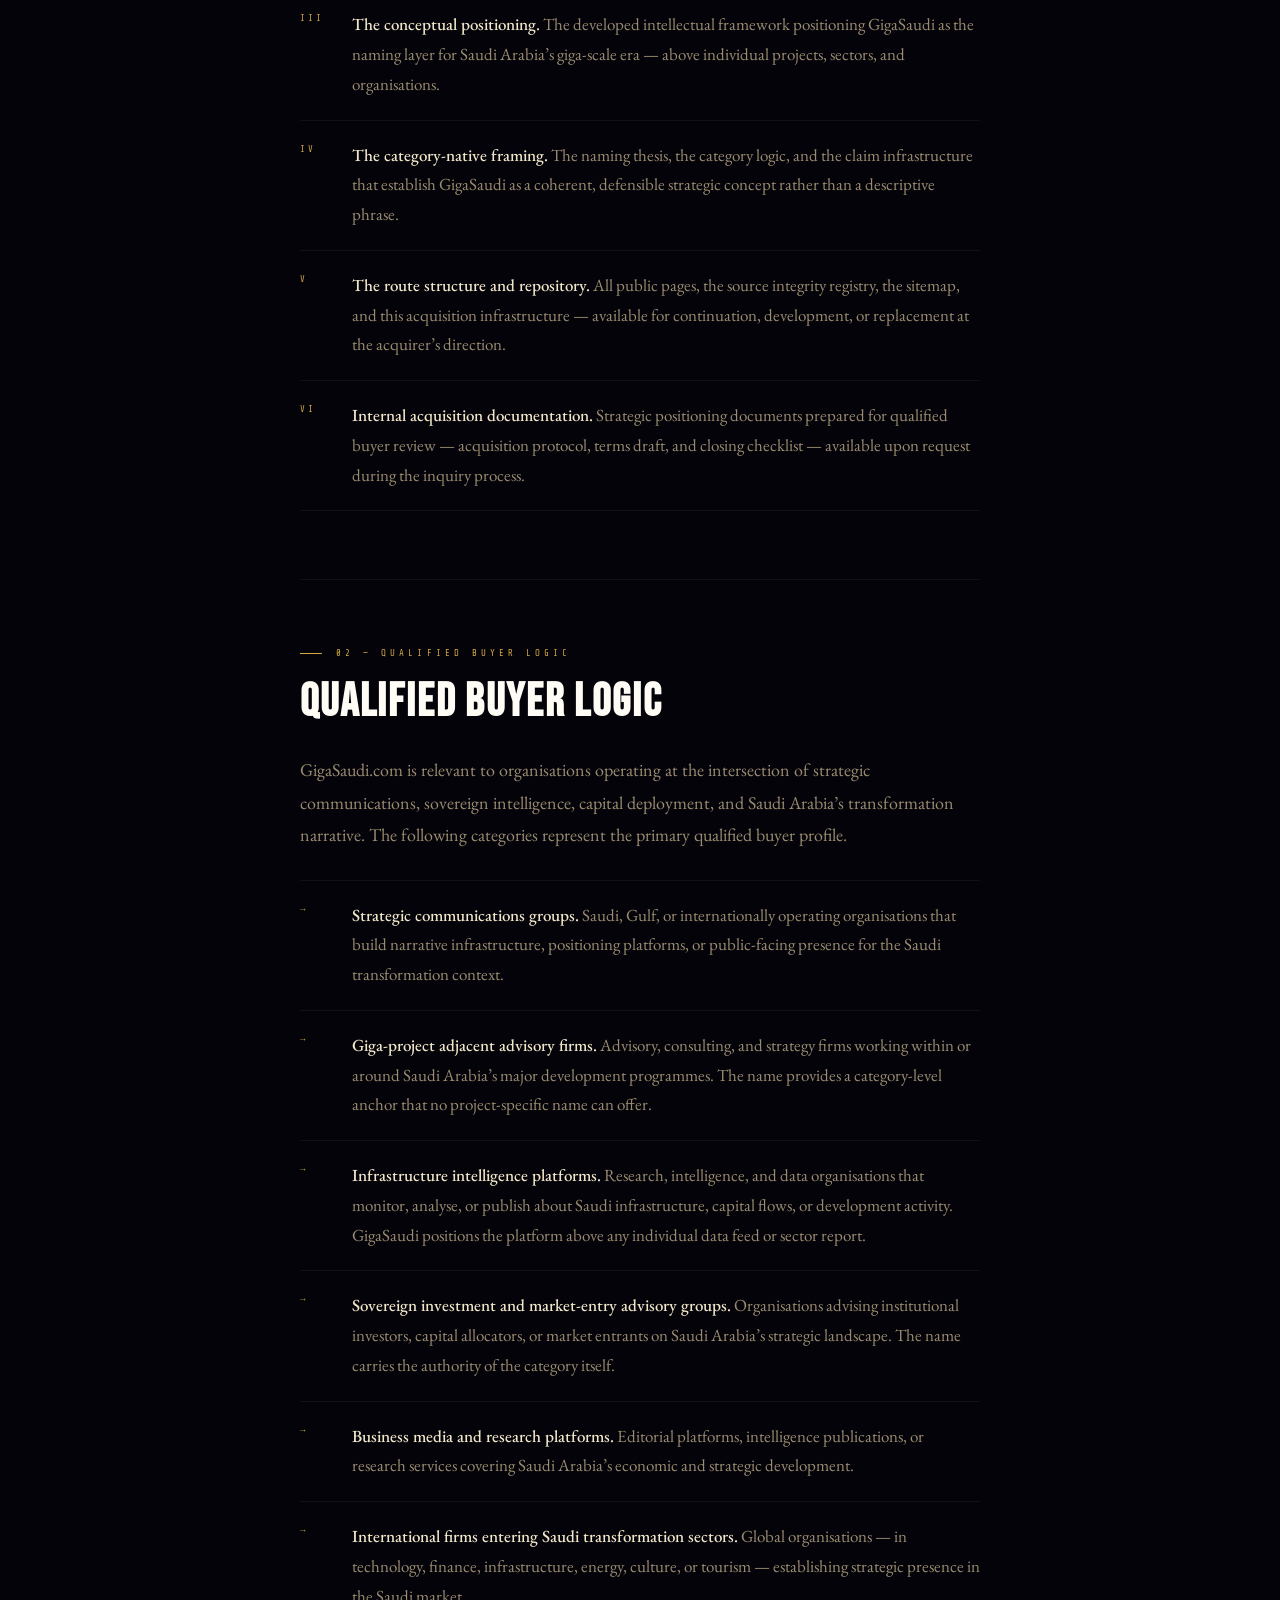
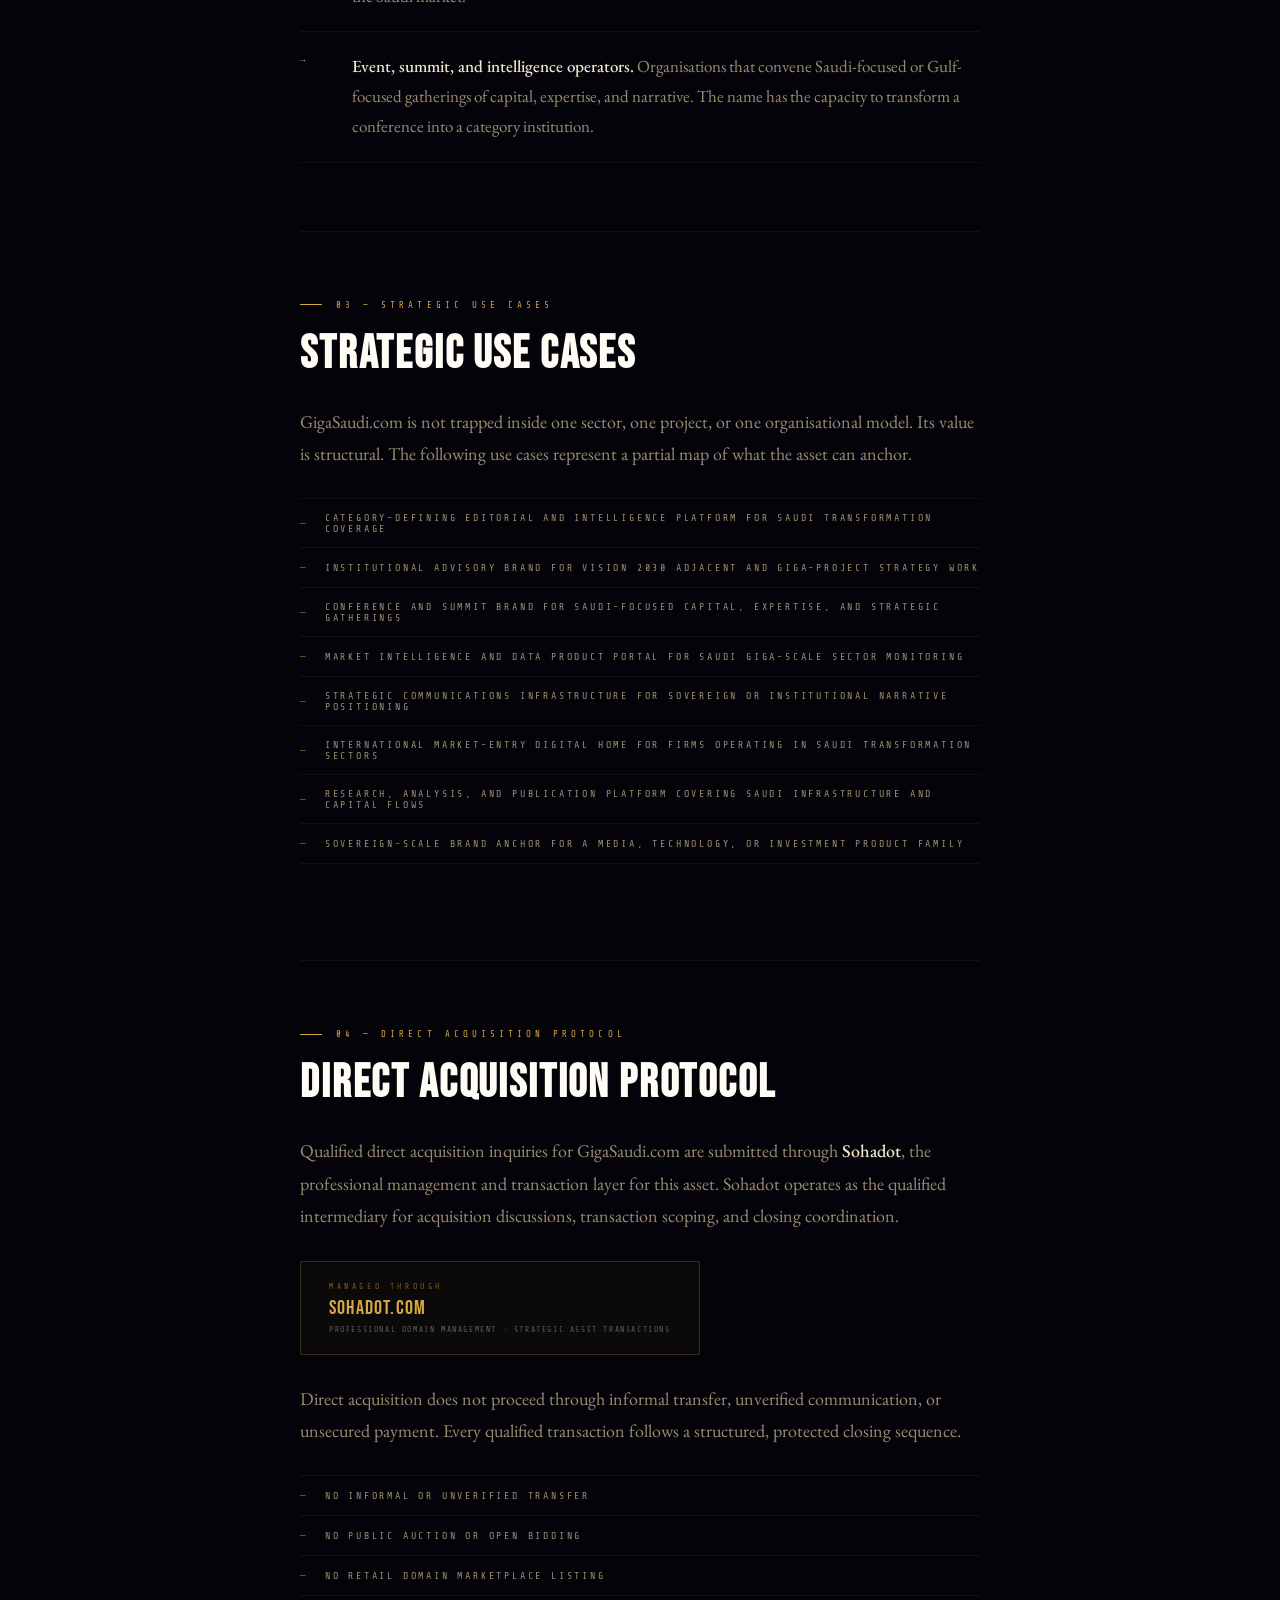
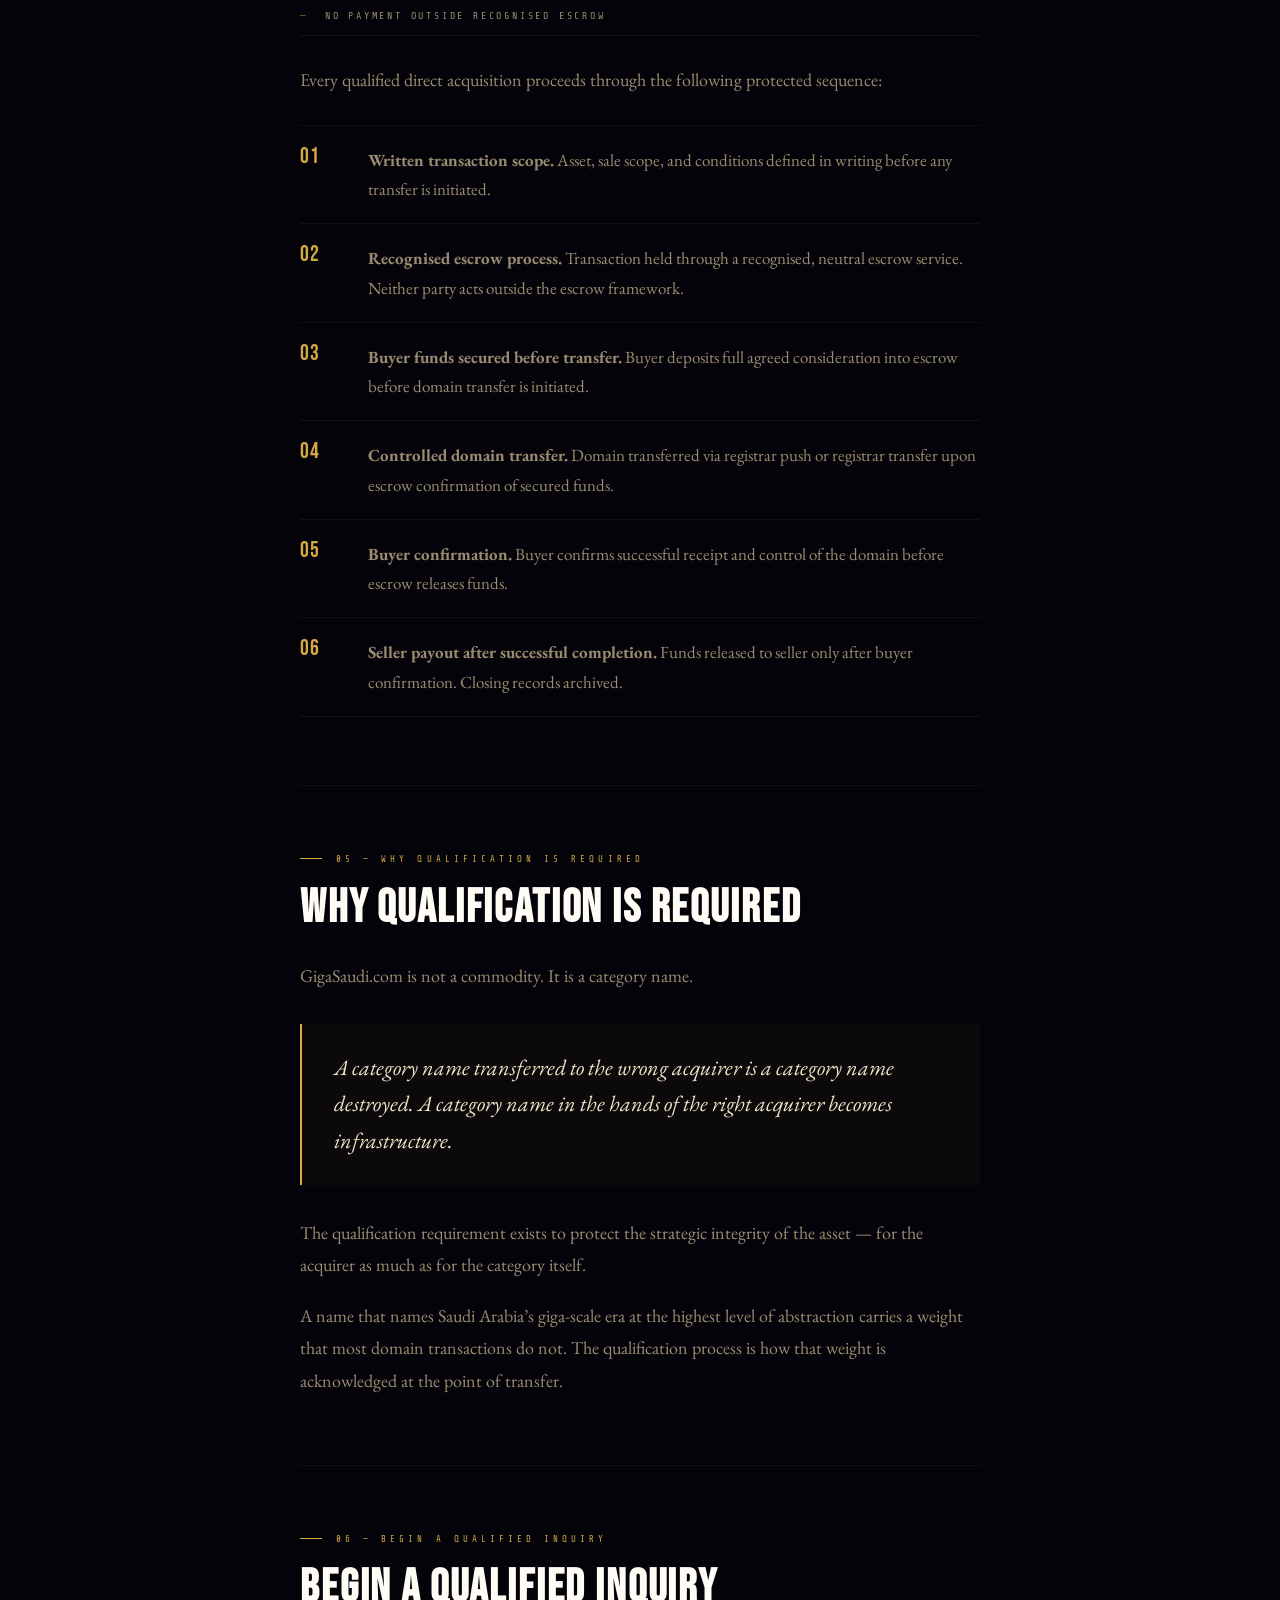
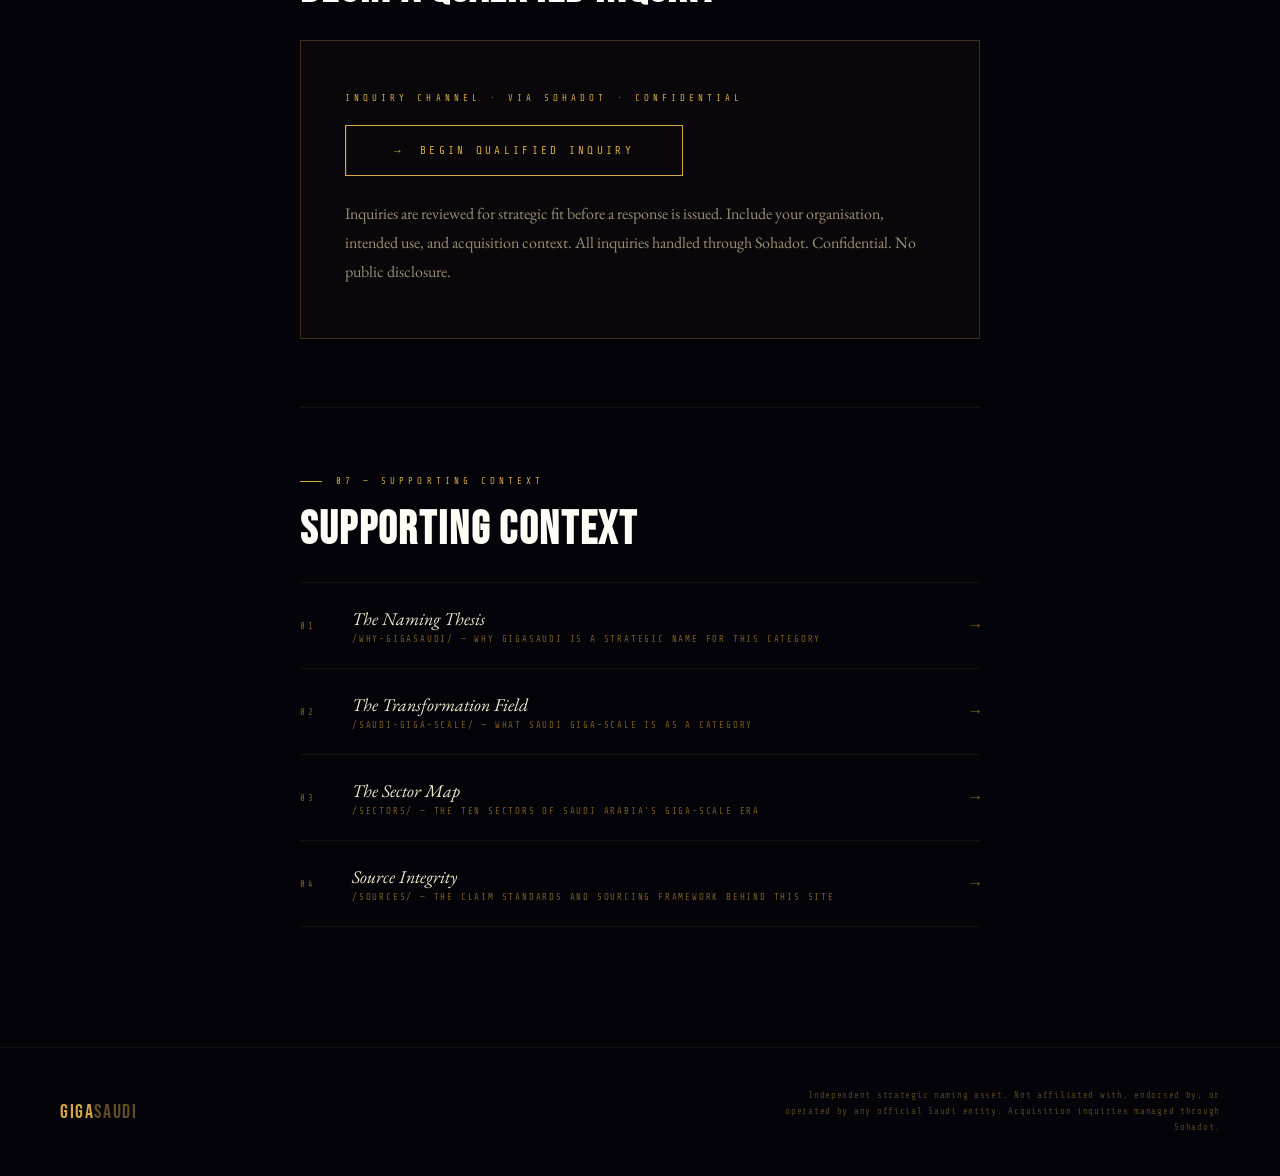
==== commit 5cab8592: "feat(availability): Direct Acquisition Protocol — sohadot.com channel, escrow process, agent@sohadot" ====
--- a/availability/index.html
+++ b/availability/index.html
@@ -4,7 +4,7 @@
 <meta charset="UTF-8">
 <meta name="viewport" content="width=device-width, initial-scale=1.0">
 <title>Strategic Availability — GigaSaudi.com</title>
-<meta name="description" content="GigaSaudi.com is available only as a qualified strategic acquisition asset. Not a retail domain. A strategic name for Saudi Arabia's giga-scale era.">
+<meta name="description" content="GigaSaudi.com is available only as a qualified strategic acquisition asset. Inquiries through Sohadot. Not a retail domain. A strategic name for Saudi Arabia's giga-scale era.">
 <link rel="preconnect" href="https://fonts.googleapis.com">
 <link href="https://fonts.googleapis.com/css2?family=Bebas+Neue&family=EB+Garamond:ital,wght@0,400;0,500;1,400;1,500&family=Share+Tech+Mono&display=swap" rel="stylesheet">
 <style>
@@ -205,6 +205,12 @@
 .proto-step:first-child { border-top:1px solid var(--line-dim); }
 .proto-num { font-family:'Bebas Neue',sans-serif; font-size:22px; color:var(--gold); letter-spacing:.04em; min-width:44px; line-height:1.15; }
 .proto-text { font-family:'EB Garamond',serif; font-size:17px; line-height:1.75; color:var(--sand-lo); padding-top:2px; }
+
+.op-block { display:inline-flex; flex-direction:column; gap:5px; margin:28px 0; padding:20px 28px; border:1px solid rgba(212,168,67,0.2); background:rgba(212,168,67,0.04); }
+.op-label { font-size:8px; letter-spacing:.45em; color:var(--gold-lo); text-transform:uppercase; }
+.op-link { font-family:'Bebas Neue',sans-serif; font-size:20px; color:var(--gold); letter-spacing:.06em; text-decoration:none; transition:color .25s; }
+.op-link:hover { color:var(--gold-hi); }
+.op-sub { font-size:8px; letter-spacing:.2em; color:rgba(240,230,200,.38); text-transform:uppercase; }
 
 .inq-block { border:1px solid rgba(212,168,67,0.25); padding:52px 44px; background:rgba(212,168,67,0.03); margin-top:28px; }
 .inq-pre { font-size:9px; letter-spacing:.45em; color:var(--gold); text-transform:uppercase; margin-bottom:22px; }
@@ -309,7 +315,7 @@
 <nav class="doc-nav">
   <a href="/" class="return-link">← GigaSaudi</a>
   <a href="/" class="nav-brand">Giga<span>Saudi</span></a>
-  <a href="mailto:inquiries@gigasaudi.com" class="nav-cta">Inquire →</a>
+  <a href="mailto:agent@sohadot.com?subject=Qualified%20Acquisition%20Inquiry%20-%20GigaSaudi.com" class="nav-cta">Inquire →</a>
 </nav>
 
 <div id="content">
@@ -359,7 +365,7 @@
         </div>
         <div class="qualifier-item">
           <div class="qual-marker">VI</div>
-          <div class="qual-text"><strong>Internal acquisition documentation.</strong> Strategic positioning documents prepared for qualified buyer review, including acquisition memo, buyer logic map, and due diligence packet — available upon request during the inquiry process.</div>
+          <div class="qual-text"><strong>Internal acquisition documentation.</strong> Strategic positioning documents prepared for qualified buyer review — acquisition protocol, terms draft, and closing checklist — available upon request during the inquiry process.</div>
         </div>
       </div>
     </section>
@@ -389,11 +395,11 @@
         </div>
         <div class="qualifier-item">
           <div class="qual-marker">→</div>
-          <div class="qual-text"><strong>Business media and research platforms.</strong> Editorial platforms, intelligence publications, or research services covering Saudi Arabia’s economic and strategic development. A category-native name that predates and anchors the institutional coverage it would carry.</div>
-        </div>
-        <div class="qualifier-item">
-          <div class="qual-marker">→</div>
-          <div class="qual-text"><strong>International firms entering Saudi transformation sectors.</strong> Global organisations — in technology, finance, infrastructure, energy, culture, or tourism — establishing strategic presence in the Saudi market. GigaSaudi provides a pre-built category anchor for market-entry positioning.</div>
+          <div class="qual-text"><strong>Business media and research platforms.</strong> Editorial platforms, intelligence publications, or research services covering Saudi Arabia’s economic and strategic development.</div>
+        </div>
+        <div class="qualifier-item">
+          <div class="qual-marker">→</div>
+          <div class="qual-text"><strong>International firms entering Saudi transformation sectors.</strong> Global organisations — in technology, finance, infrastructure, energy, culture, or tourism — establishing strategic presence in the Saudi market.</div>
         </div>
         <div class="qualifier-item">
           <div class="qual-marker">→</div>
@@ -421,44 +427,52 @@
     </section>
 
     <section class="doc-section rx rx-d2">
-      <div class="sec-num">04 — Acquisition Process</div>
-      <h2 class="sec-title">Acquisition Process</h2>
+      <div class="sec-num">04 — Direct Acquisition Protocol</div>
+      <h2 class="sec-title">Direct Acquisition Protocol</h2>
       <div class="sec-body">
-        <p>Transfer is not transactional. It follows a defined protocol designed to protect the integrity of the asset and the interests of both parties.</p>
+        <p>Qualified direct acquisition inquiries for GigaSaudi.com are submitted through <strong>Sohadot</strong>, the professional management and transaction layer for this asset. Sohadot operates as the qualified intermediary for acquisition discussions, transaction scoping, and closing coordination.</p>
+      </div>
+      <div class="op-block">
+        <div class="op-label">Managed Through</div>
+        <a href="https://sohadot.com" class="op-link" target="_blank" rel="noopener noreferrer">Sohadot.com</a>
+        <div class="op-sub">Professional domain management · Strategic asset transactions</div>
+      </div>
+      <div class="sec-body">
+        <p>Direct acquisition does not proceed through informal transfer, unverified communication, or unsecured payment. Every qualified transaction follows a structured, protected closing sequence.</p>
       </div>
       <div class="no-list">
+        <div class="no-item"><div class="no-mark">—</div>No informal or unverified transfer</div>
         <div class="no-item"><div class="no-mark">—</div>No public auction or open bidding</div>
         <div class="no-item"><div class="no-mark">—</div>No retail domain marketplace listing</div>
-        <div class="no-item"><div class="no-mark">—</div>No low-context or speculative resale</div>
-        <div class="no-item"><div class="no-mark">—</div>No transfer without verified identity and escrow</div>
+        <div class="no-item"><div class="no-mark">—</div>No payment outside recognised escrow</div>
       </div>
       <div class="sec-body" style="margin-top:28px;">
-        <p>Transfer proceeds according to the following protocol:</p>
+        <p>Every qualified direct acquisition proceeds through the following protected sequence:</p>
       </div>
       <div class="protocol-list">
         <div class="proto-step">
           <div class="proto-num">01</div>
-          <div class="proto-text">Qualified inquiry submitted via the contact channel below, with context about the acquirer’s identity and intended use.</div>
+          <div class="proto-text"><strong>Written transaction scope.</strong> Asset, sale scope, and conditions defined in writing before any transfer is initiated.</div>
         </div>
         <div class="proto-step">
           <div class="proto-num">02</div>
-          <div class="proto-text">Initial review of acquirer profile against the qualified buyer criteria.</div>
+          <div class="proto-text"><strong>Recognised escrow process.</strong> Transaction held through a recognised, neutral escrow service. Neither party acts outside the escrow framework.</div>
         </div>
         <div class="proto-step">
           <div class="proto-num">03</div>
-          <div class="proto-text">Confidential discussion of acquisition terms, asset scope, and transfer conditions.</div>
+          <div class="proto-text"><strong>Buyer funds secured before transfer.</strong> Buyer deposits full agreed consideration into escrow before domain transfer is initiated.</div>
         </div>
         <div class="proto-step">
           <div class="proto-num">04</div>
-          <div class="proto-text">Agreed terms documented and verified identity confirmed on both sides.</div>
+          <div class="proto-text"><strong>Controlled domain transfer.</strong> Domain transferred via registrar push or registrar transfer upon escrow confirmation of secured funds.</div>
         </div>
         <div class="proto-step">
           <div class="proto-num">05</div>
-          <div class="proto-text">Secure escrow arrangement established through a recognised domain transfer intermediary.</div>
+          <div class="proto-text"><strong>Buyer confirmation.</strong> Buyer confirms successful receipt and control of the domain before escrow releases funds.</div>
         </div>
         <div class="proto-step">
           <div class="proto-num">06</div>
-          <div class="proto-text">Domain and associated assets transferred in full upon escrow confirmation.</div>
+          <div class="proto-text"><strong>Seller payout after successful completion.</strong> Funds released to seller only after buyer confirmation. Closing records archived.</div>
         </div>
       </div>
     </section>
@@ -480,12 +494,12 @@
       <div class="sec-num">06 — Begin A Qualified Inquiry</div>
       <h2 class="sec-title">Begin A Qualified Inquiry</h2>
       <div class="inq-block">
-        <div class="inq-pre">Inquiry Channel · Confidential</div>
-        <a href="mailto:inquiries@gigasaudi.com?subject=GigaSaudi.com%20Qualified%20Acquisition%20Inquiry" class="inq-cta">
+        <div class="inq-pre">Inquiry Channel · Via Sohadot · Confidential</div>
+        <a href="mailto:agent@sohadot.com?subject=Qualified%20Acquisition%20Inquiry%20-%20GigaSaudi.com" class="inq-cta">
           <span>→</span>
           <span>Begin Qualified Inquiry</span>
         </a>
-        <p class="inq-note">Inquiries are reviewed for strategic fit before a response is issued. Include your organisation, intended use, and acquisition context. Confidential. No public disclosure.</p>
+        <p class="inq-note">Inquiries are reviewed for strategic fit before a response is issued. Include your organisation, intended use, and acquisition context. All inquiries handled through Sohadot. Confidential. No public disclosure.</p>
       </div>
     </section>
 
@@ -532,7 +546,7 @@
 
   <footer class="doc-footer">
     <a href="/" class="ft-brand">Giga<span>Saudi</span></a>
-    <p class="ft-disc">Independent strategic naming asset. Not affiliated with, endorsed by, or operated by any official Saudi entity. This page represents the perspective of the domain owner on the strategic value of the name.</p>
+    <p class="ft-disc">Independent strategic naming asset. Not affiliated with, endorsed by, or operated by any official Saudi entity. Acquisition inquiries managed through Sohadot.</p>
   </footer>
 </div>
 
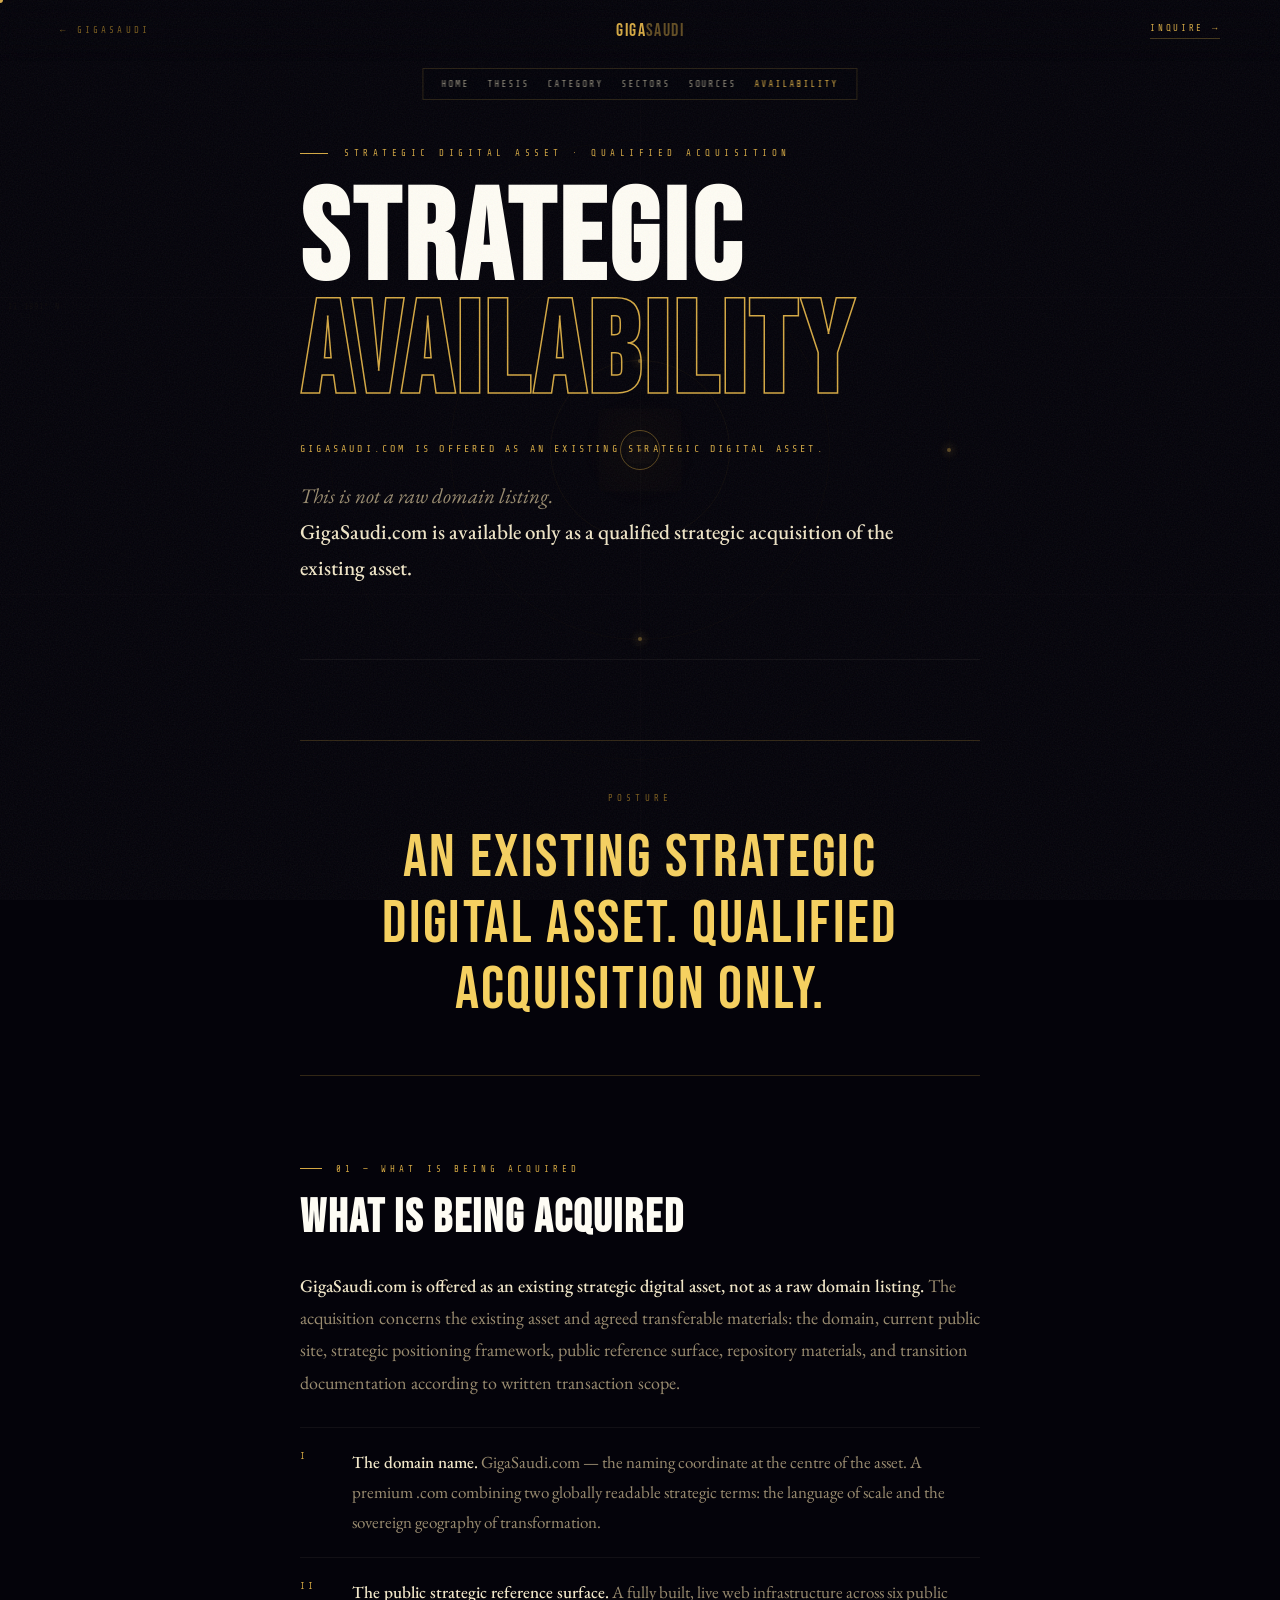
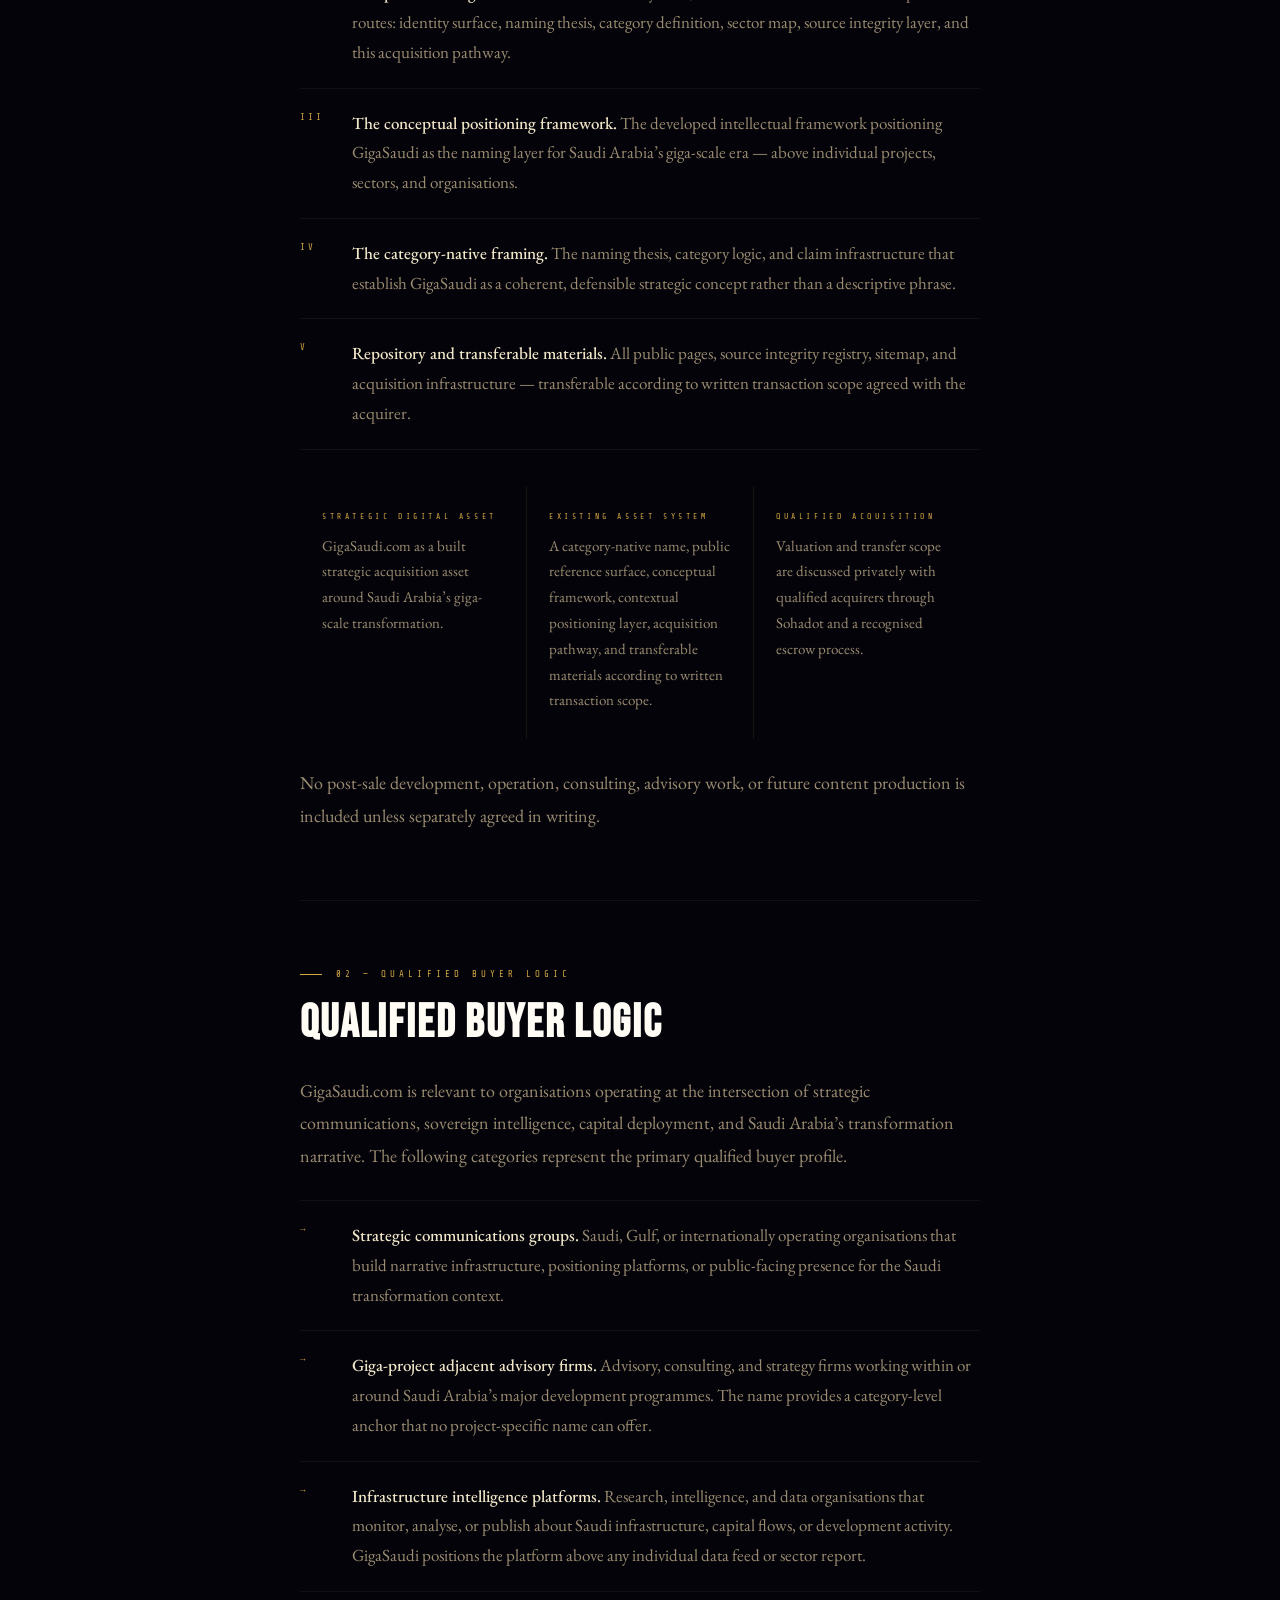
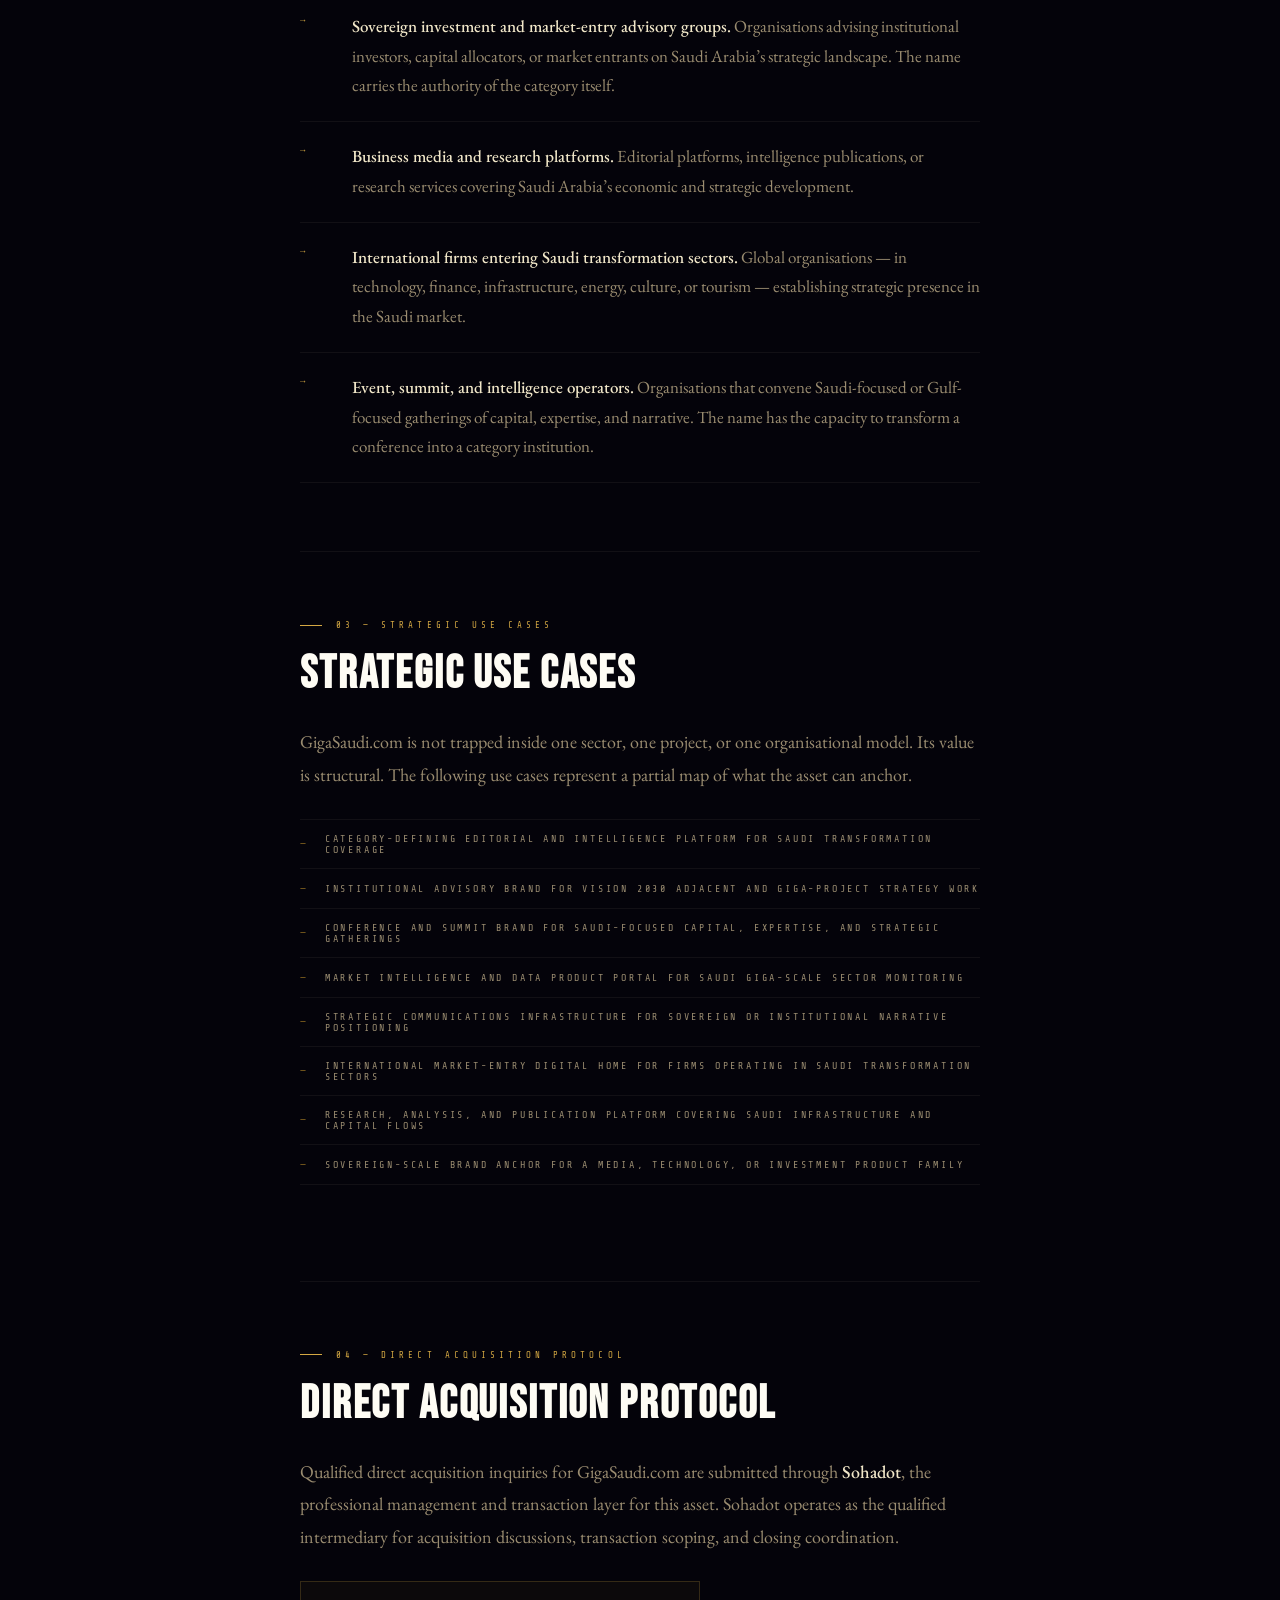
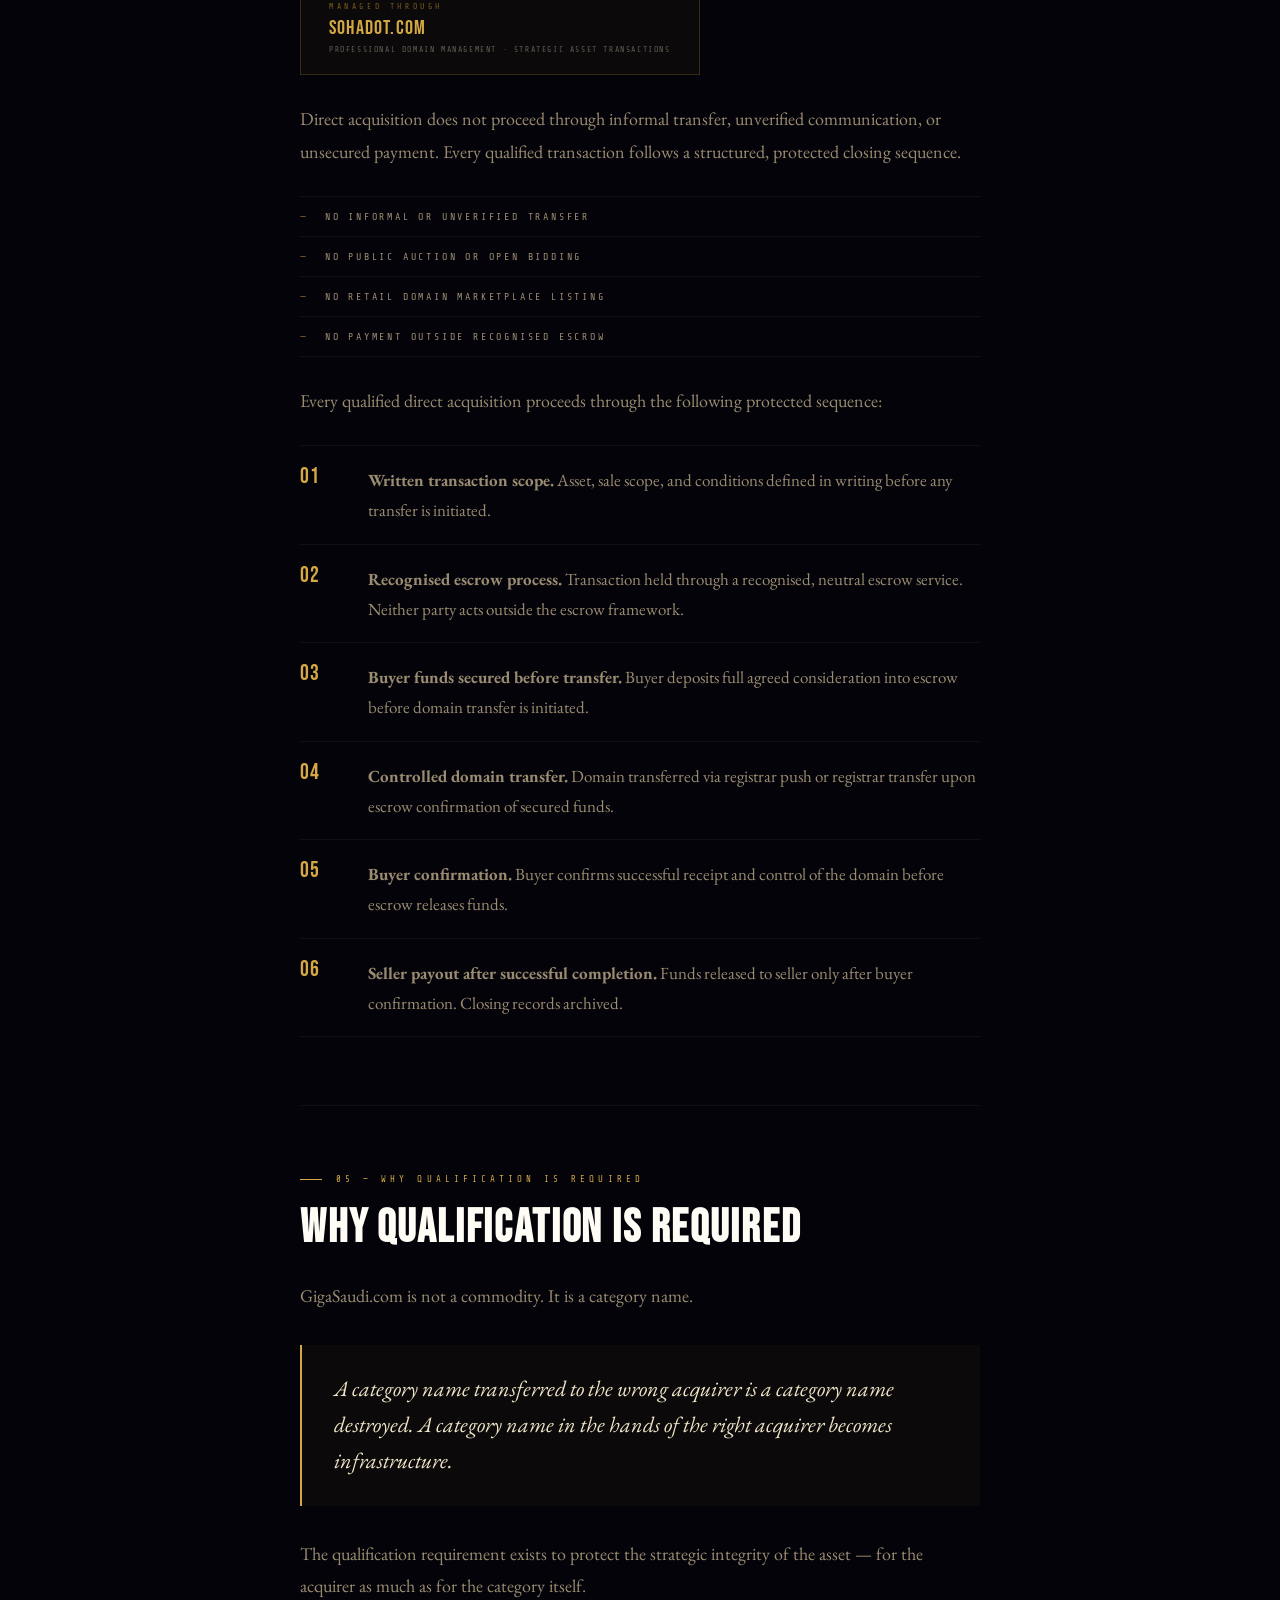
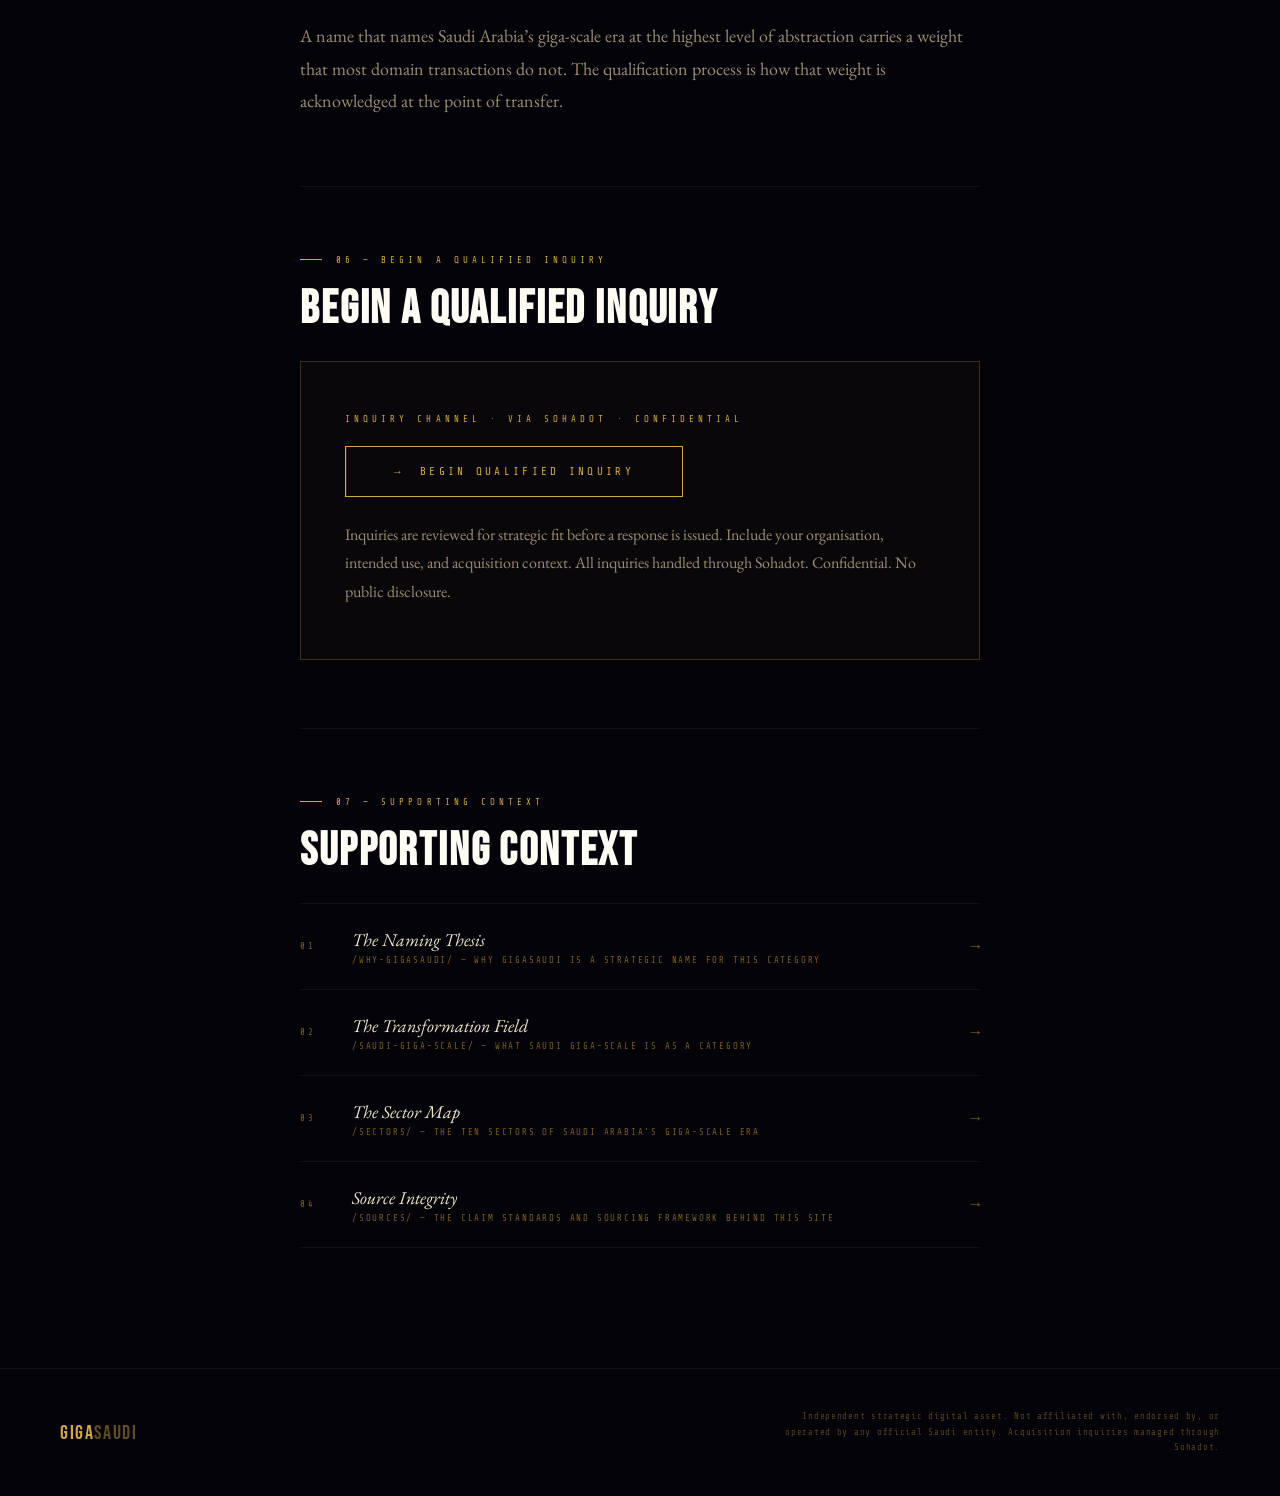
==== commit d1f0677a: "fix(Sprint 3A-R): restore strategic digital asset posture — remove Option A/B/C tiering, add asset-b" ====
--- a/availability/index.html
+++ b/availability/index.html
@@ -4,7 +4,7 @@
 <meta charset="UTF-8">
 <meta name="viewport" content="width=device-width, initial-scale=1.0">
 <title>Strategic Availability — GigaSaudi.com</title>
-<meta name="description" content="GigaSaudi.com is available only as a qualified strategic acquisition asset. Inquiries through Sohadot. Not a retail domain. A strategic name for Saudi Arabia's giga-scale era.">
+<meta name="description" content="GigaSaudi.com is offered as an existing strategic digital asset. Qualified acquisition inquiries through Sohadot. Not a retail domain listing.">
 <link rel="preconnect" href="https://fonts.googleapis.com">
 <link href="https://fonts.googleapis.com/css2?family=Bebas+Neue&family=EB+Garamond:ital,wght@0,400;0,500;1,400;1,500&family=Share+Tech+Mono&display=swap" rel="stylesheet">
 <style>
@@ -194,6 +194,12 @@
 .qual-marker { font-size:9px; letter-spacing:.35em; color:var(--gold); text-transform:uppercase; min-width:32px; padding-top:3px; flex-shrink:0; }
 .qual-text { font-family:'EB Garamond',serif; font-size:17px; line-height:1.75; color:var(--sand-lo); }
 .qual-text strong { color:var(--sand); font-weight:500; }
+
+.asset-blocks { display:grid; grid-template-columns:1fr 1fr 1fr; gap:1px; background:rgba(212,168,67,.1); margin:36px 0 0; }
+.asset-block { background:var(--void); padding:26px 22px; }
+.ab-label { font-size:8px; letter-spacing:.45em; color:var(--gold); text-transform:uppercase; margin-bottom:12px; }
+.ab-text { font-family:'EB Garamond',serif; font-size:15px; line-height:1.72; color:var(--sand-lo); margin:0; }
+@media (max-width:700px) { .asset-blocks { grid-template-columns:1fr; } }
 
 .no-list { display:flex; flex-direction:column; gap:0; margin:28px 0; }
 .no-item { display:flex; align-items:center; gap:16px; padding:13px 0; border-bottom:1px solid var(--line-dim); font-size:10px; letter-spacing:.28em; color:var(--sand-lo); text-transform:uppercase; }
@@ -322,30 +328,30 @@
   <div class="doc-wrap">
 
     <header class="doc-hero">
-      <div class="doc-eyebrow">Strategic Availability · Qualified Acquisition</div>
+      <div class="doc-eyebrow">Strategic Digital Asset · Qualified Acquisition</div>
       <h1 class="doc-headline">Strategic<br><em>Availability</em></h1>
-      <div class="doc-subhead">GigaSaudi.com is not positioned as a retail domain listing.</div>
+      <div class="doc-subhead">GigaSaudi.com is offered as an existing strategic digital asset.</div>
       <p class="doc-opening">
-        This is not a domain for sale in any ordinary sense.<br>
-        <strong>GigaSaudi.com is available only as a qualified strategic acquisition.</strong>
+        This is not a raw domain listing.<br>
+        <strong>GigaSaudi.com is available only as a qualified strategic acquisition of the existing asset.</strong>
       </p>
     </header>
 
     <div class="doc-axiom rx">
-      <div class="axiom-label">Positioning</div>
-      <div class="axiom-text">Available only as a<br>qualified strategic<br>acquisition.</div>
+      <div class="axiom-label">Posture</div>
+      <div class="axiom-text">An existing strategic<br>digital asset. Qualified<br>acquisition only.</div>
     </div>
 
     <section class="doc-section rx rx-d1">
       <div class="sec-num">01 — What Is Being Acquired</div>
       <h2 class="sec-title">What Is Being Acquired</h2>
       <div class="sec-body">
-        <p>GigaSaudi.com is available as a complete strategic naming asset. A qualified acquirer receives not just a domain registration, but a coherent naming infrastructure built around the most significant transformation category in modern Gulf development.</p>
+        <p><strong>GigaSaudi.com is offered as an existing strategic digital asset, not as a raw domain listing.</strong> The acquisition concerns the existing asset and agreed transferable materials: the domain, current public site, strategic positioning framework, public reference surface, repository materials, and transition documentation according to written transaction scope.</p>
       </div>
       <div class="qualifier-list">
         <div class="qualifier-item">
           <div class="qual-marker">I</div>
-          <div class="qual-text"><strong>The domain name.</strong> GigaSaudi.com — a premium .com combining two globally readable strategic terms. Direct, short, sovereign-toned, category-native.</div>
+          <div class="qual-text"><strong>The domain name.</strong> GigaSaudi.com — the naming coordinate at the centre of the asset. A premium .com combining two globally readable strategic terms: the language of scale and the sovereign geography of transformation.</div>
         </div>
         <div class="qualifier-item">
           <div class="qual-marker">II</div>
@@ -353,20 +359,33 @@
         </div>
         <div class="qualifier-item">
           <div class="qual-marker">III</div>
-          <div class="qual-text"><strong>The conceptual positioning.</strong> The developed intellectual framework positioning GigaSaudi as the naming layer for Saudi Arabia’s giga-scale era — above individual projects, sectors, and organisations.</div>
+          <div class="qual-text"><strong>The conceptual positioning framework.</strong> The developed intellectual framework positioning GigaSaudi as the naming layer for Saudi Arabia’s giga-scale era — above individual projects, sectors, and organisations.</div>
         </div>
         <div class="qualifier-item">
           <div class="qual-marker">IV</div>
-          <div class="qual-text"><strong>The category-native framing.</strong> The naming thesis, the category logic, and the claim infrastructure that establish GigaSaudi as a coherent, defensible strategic concept rather than a descriptive phrase.</div>
+          <div class="qual-text"><strong>The category-native framing.</strong> The naming thesis, category logic, and claim infrastructure that establish GigaSaudi as a coherent, defensible strategic concept rather than a descriptive phrase.</div>
         </div>
         <div class="qualifier-item">
           <div class="qual-marker">V</div>
-          <div class="qual-text"><strong>The route structure and repository.</strong> All public pages, the source integrity registry, the sitemap, and this acquisition infrastructure — available for continuation, development, or replacement at the acquirer’s direction.</div>
-        </div>
-        <div class="qualifier-item">
-          <div class="qual-marker">VI</div>
-          <div class="qual-text"><strong>Internal acquisition documentation.</strong> Strategic positioning documents prepared for qualified buyer review — acquisition protocol, terms draft, and closing checklist — available upon request during the inquiry process.</div>
-        </div>
+          <div class="qual-text"><strong>Repository and transferable materials.</strong> All public pages, source integrity registry, sitemap, and acquisition infrastructure — transferable according to written transaction scope agreed with the acquirer.</div>
+        </div>
+      </div>
+      <div class="asset-blocks rx rx-d2">
+        <div class="asset-block">
+          <div class="ab-label">Strategic Digital Asset</div>
+          <p class="ab-text">GigaSaudi.com as a built strategic acquisition asset around Saudi Arabia’s giga-scale transformation.</p>
+        </div>
+        <div class="asset-block">
+          <div class="ab-label">Existing Asset System</div>
+          <p class="ab-text">A category-native name, public reference surface, conceptual framework, contextual positioning layer, acquisition pathway, and transferable materials according to written transaction scope.</p>
+        </div>
+        <div class="asset-block">
+          <div class="ab-label">Qualified Acquisition</div>
+          <p class="ab-text">Valuation and transfer scope are discussed privately with qualified acquirers through Sohadot and a recognised escrow process.</p>
+        </div>
+      </div>
+      <div class="sec-body" style="margin-top:28px;">
+        <p>No post-sale development, operation, consulting, advisory work, or future content production is included unless separately agreed in writing.</p>
       </div>
     </section>
 
@@ -546,7 +565,7 @@
 
   <footer class="doc-footer">
     <a href="/" class="ft-brand">Giga<span>Saudi</span></a>
-    <p class="ft-disc">Independent strategic naming asset. Not affiliated with, endorsed by, or operated by any official Saudi entity. Acquisition inquiries managed through Sohadot.</p>
+    <p class="ft-disc">Independent strategic digital asset. Not affiliated with, endorsed by, or operated by any official Saudi entity. Acquisition inquiries managed through Sohadot.</p>
   </footer>
 </div>
 
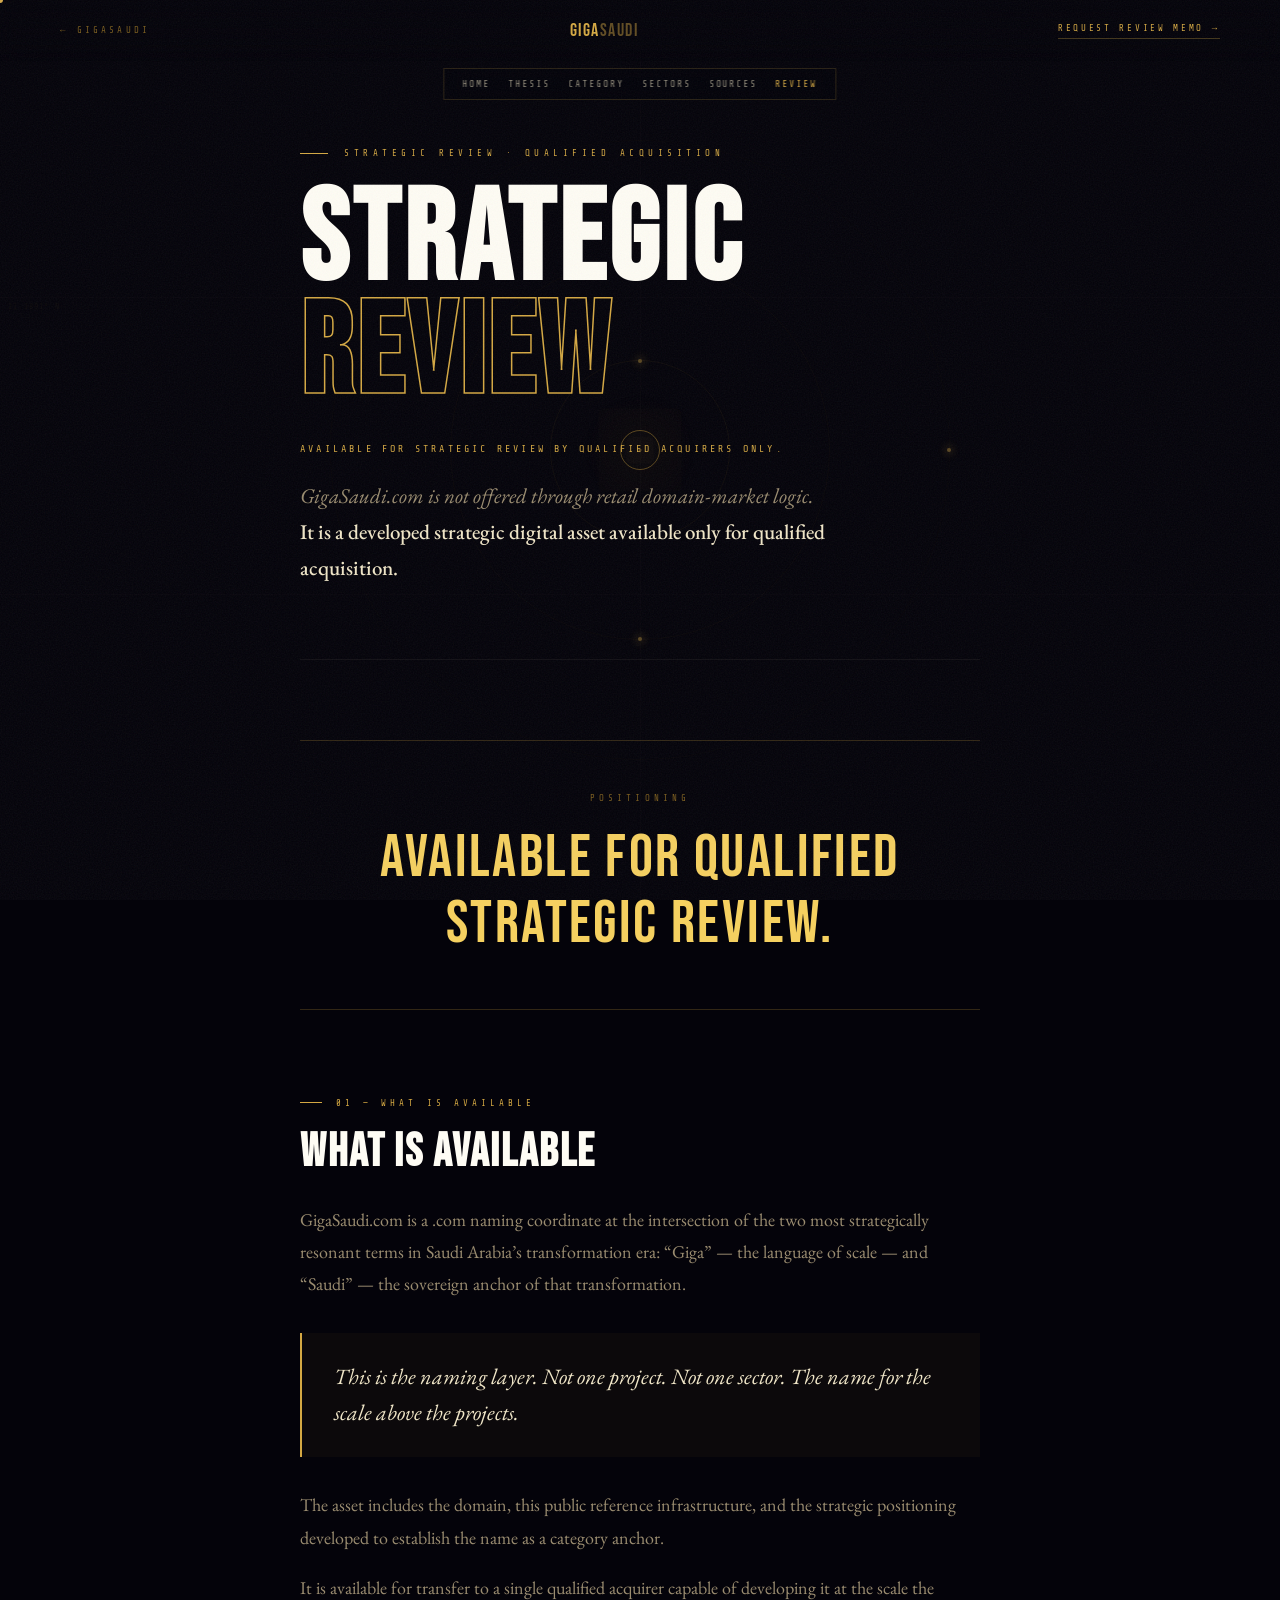
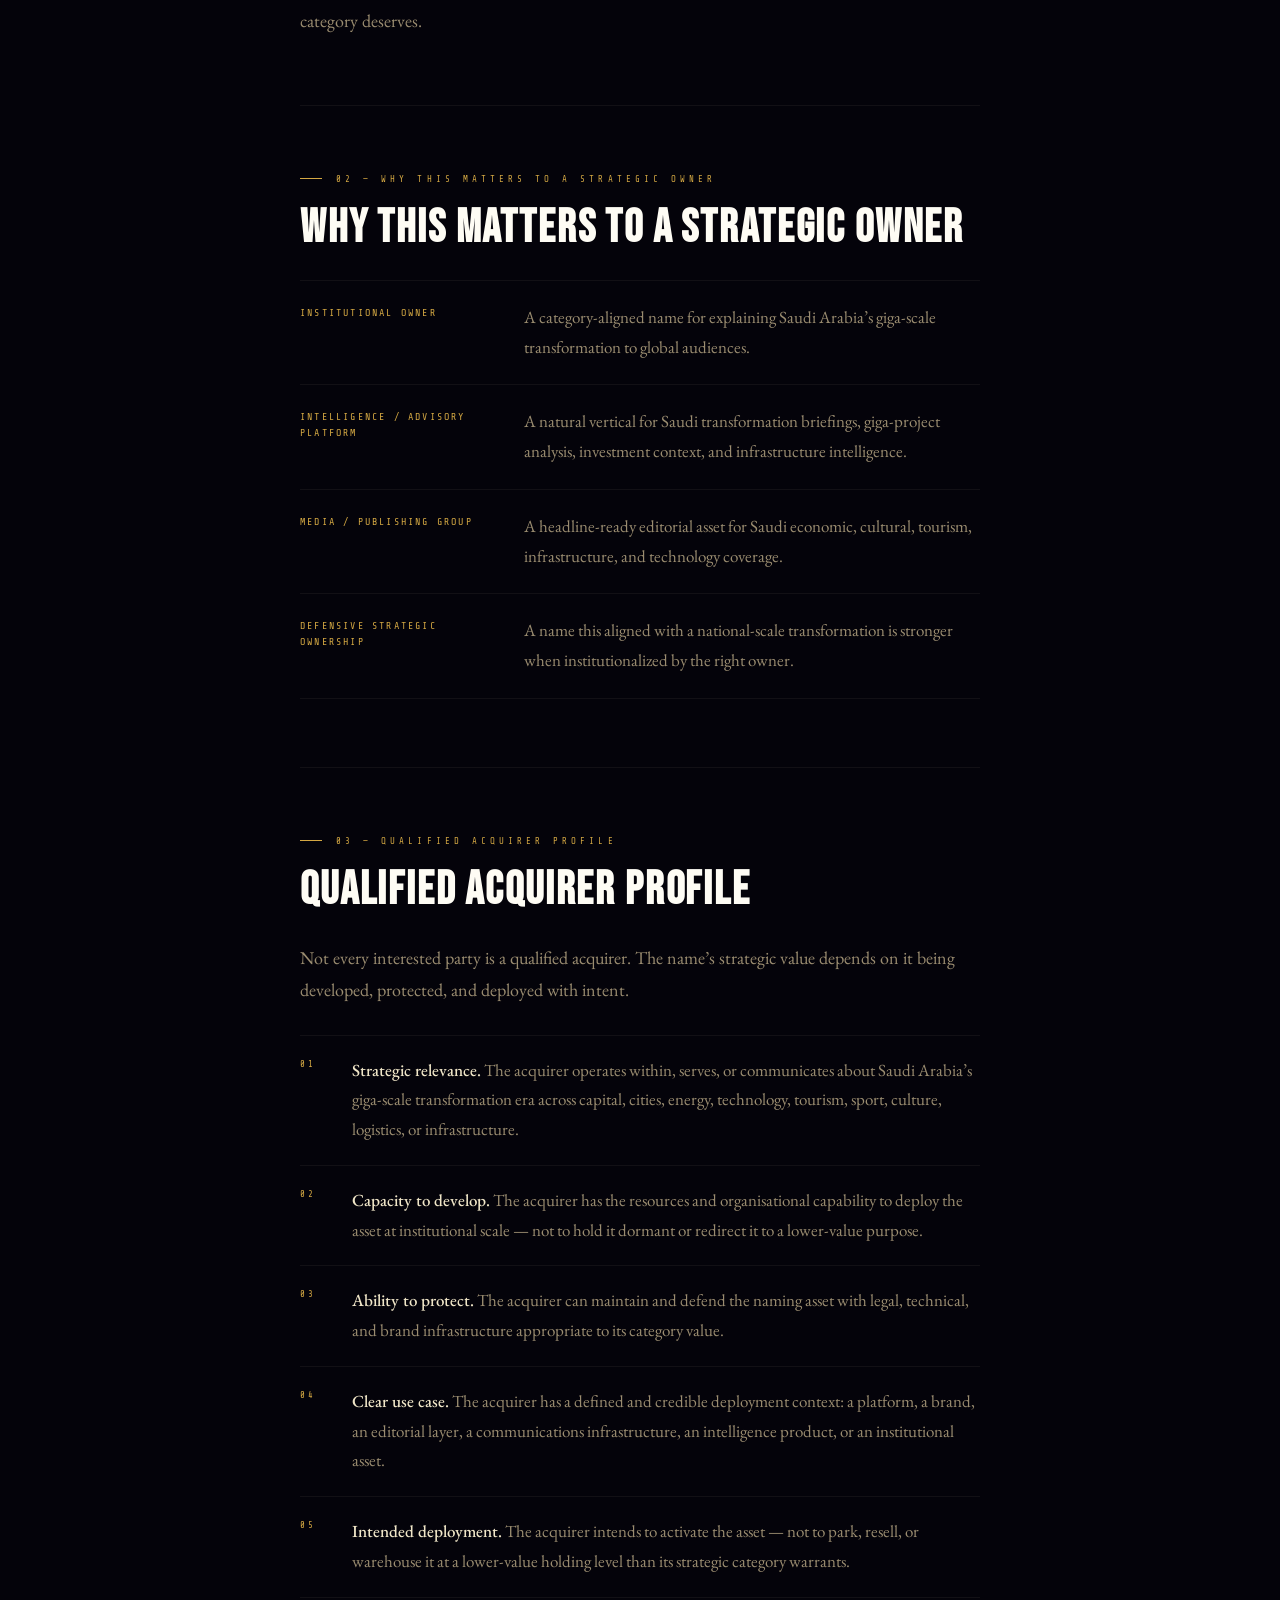
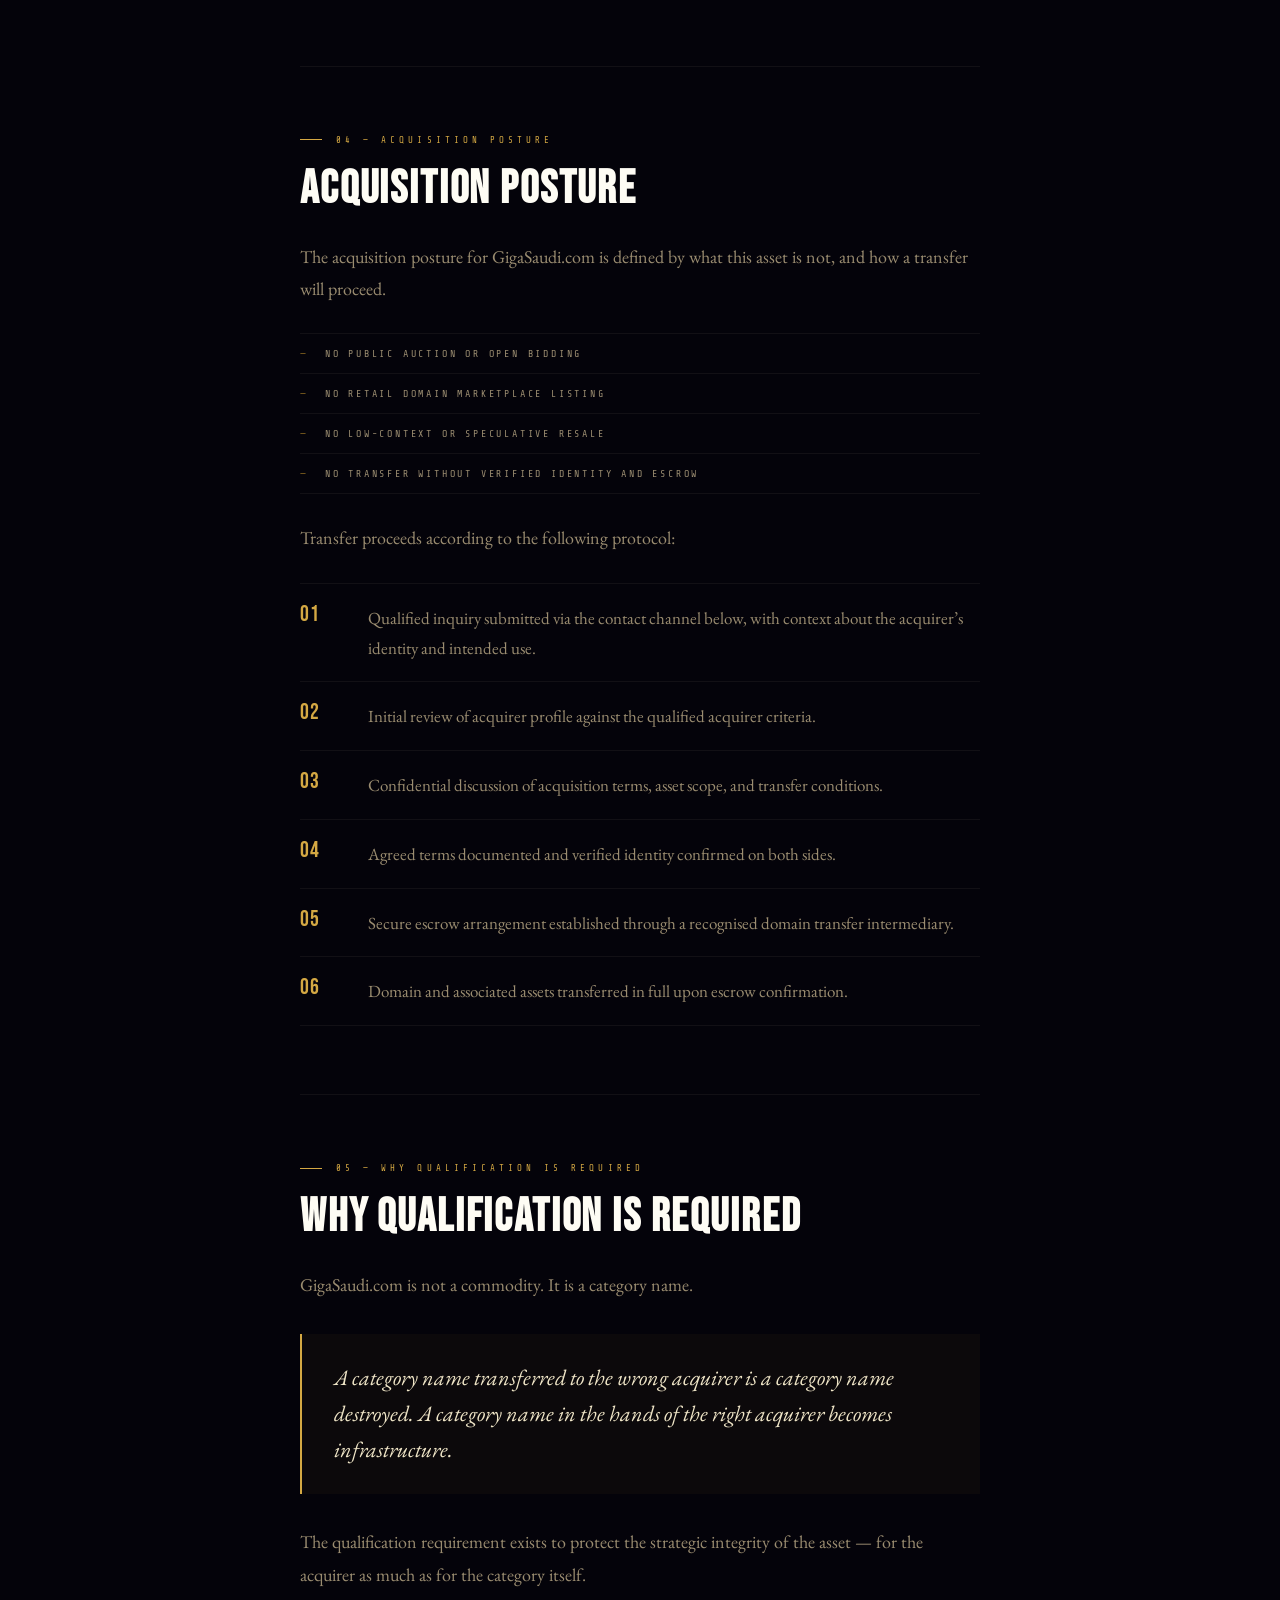
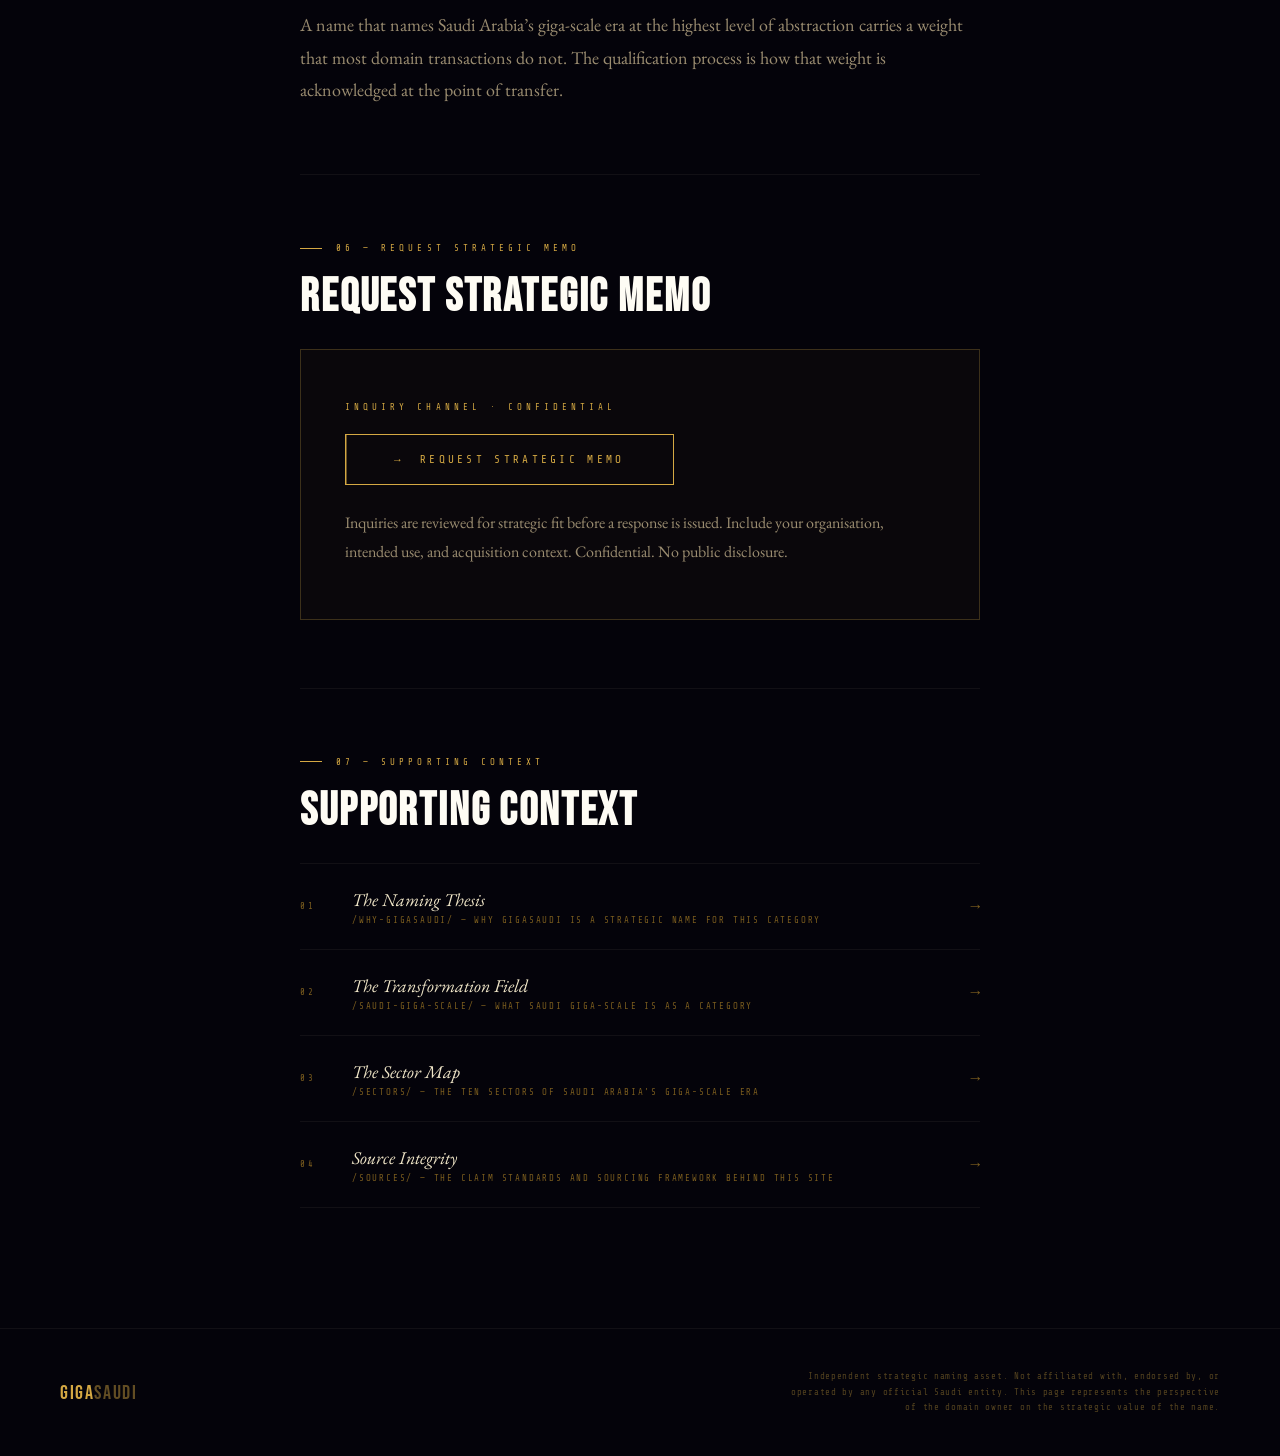
==== commit dc446c1e: "feat: strategic buyer perception layer — availability page - Title: Strategic Review - Nav: Availabi" ====
--- a/availability/index.html
+++ b/availability/index.html
@@ -3,8 +3,8 @@
 <head>
 <meta charset="UTF-8">
 <meta name="viewport" content="width=device-width, initial-scale=1.0">
-<title>Strategic Availability — GigaSaudi.com</title>
-<meta name="description" content="GigaSaudi.com is offered as an existing strategic digital asset. Qualified acquisition inquiries through Sohadot. Not a retail domain listing.">
+<title>Strategic Review — GigaSaudi.com</title>
+<meta name="description" content="GigaSaudi.com is available only as a qualified strategic acquisition asset. Not a retail domain. A strategic name for Saudi Arabia’s giga-scale era.">
 <link rel="preconnect" href="https://fonts.googleapis.com">
 <link href="https://fonts.googleapis.com/css2?family=Bebas+Neue&family=EB+Garamond:ital,wght@0,400;0,500;1,400;1,500&family=Share+Tech+Mono&display=swap" rel="stylesheet">
 <style>
@@ -195,12 +195,6 @@
 .qual-text { font-family:'EB Garamond',serif; font-size:17px; line-height:1.75; color:var(--sand-lo); }
 .qual-text strong { color:var(--sand); font-weight:500; }
 
-.asset-blocks { display:grid; grid-template-columns:1fr 1fr 1fr; gap:1px; background:rgba(212,168,67,.1); margin:36px 0 0; }
-.asset-block { background:var(--void); padding:26px 22px; }
-.ab-label { font-size:8px; letter-spacing:.45em; color:var(--gold); text-transform:uppercase; margin-bottom:12px; }
-.ab-text { font-family:'EB Garamond',serif; font-size:15px; line-height:1.72; color:var(--sand-lo); margin:0; }
-@media (max-width:700px) { .asset-blocks { grid-template-columns:1fr; } }
-
 .no-list { display:flex; flex-direction:column; gap:0; margin:28px 0; }
 .no-item { display:flex; align-items:center; gap:16px; padding:13px 0; border-bottom:1px solid var(--line-dim); font-size:10px; letter-spacing:.28em; color:var(--sand-lo); text-transform:uppercase; }
 .no-item:first-child { border-top:1px solid var(--line-dim); }
@@ -211,12 +205,6 @@
 .proto-step:first-child { border-top:1px solid var(--line-dim); }
 .proto-num { font-family:'Bebas Neue',sans-serif; font-size:22px; color:var(--gold); letter-spacing:.04em; min-width:44px; line-height:1.15; }
 .proto-text { font-family:'EB Garamond',serif; font-size:17px; line-height:1.75; color:var(--sand-lo); padding-top:2px; }
-
-.op-block { display:inline-flex; flex-direction:column; gap:5px; margin:28px 0; padding:20px 28px; border:1px solid rgba(212,168,67,0.2); background:rgba(212,168,67,0.04); }
-.op-label { font-size:8px; letter-spacing:.45em; color:var(--gold-lo); text-transform:uppercase; }
-.op-link { font-family:'Bebas Neue',sans-serif; font-size:20px; color:var(--gold); letter-spacing:.06em; text-decoration:none; transition:color .25s; }
-.op-link:hover { color:var(--gold-hi); }
-.op-sub { font-size:8px; letter-spacing:.2em; color:rgba(240,230,200,.38); text-transform:uppercase; }
 
 .inq-block { border:1px solid rgba(212,168,67,0.25); padding:52px 44px; background:rgba(212,168,67,0.03); margin-top:28px; }
 .inq-pre { font-size:9px; letter-spacing:.45em; color:var(--gold); text-transform:uppercase; margin-bottom:22px; }
@@ -266,6 +254,11 @@
 .rx-d4 { transition-delay:.4s; }
 .rx-d5 { transition-delay:.5s; }
 
+.owner-cases { display:flex; flex-direction:column; gap:0; margin-top:28px; }
+.owner-case { padding:22px 0; border-bottom:1px solid var(--line-dim); display:grid; grid-template-columns:200px 1fr; gap:24px; align-items:start; }
+.owner-case:first-child { border-top:1px solid var(--line-dim); }
+.owner-label { font-size:10px; letter-spacing:.22em; color:var(--gold); text-transform:uppercase; padding-top:2px; line-height:1.6; }
+.owner-text { font-family:'EB Garamond',serif; font-size:17px; line-height:1.75; color:var(--sand-lo); }
 @media (max-width:900px) {
   body { cursor:auto; }
   #cur,#cur-ring { display:none; }
@@ -275,6 +268,7 @@
   .inq-block { padding:36px 24px; }
   .doc-footer { padding:32px 24px; flex-direction:column; align-items:flex-start; gap:20px; }
   .ft-disc { text-align:left; max-width:100%; }
+  .owner-case { grid-template-columns:1fr; gap:8px; }
 }
 
 /* ── SITE NAV ── */
@@ -315,188 +309,143 @@
   <a href="/saudi-giga-scale/">Category</a>
   <a href="/sectors/">Sectors</a>
   <a href="/sources/">Sources</a>
-  <a href="/availability/" aria-current="page">Availability</a>
+  <a href="/availability/" aria-current="page">Review</a>
 </nav>
 
 <nav class="doc-nav">
   <a href="/" class="return-link">← GigaSaudi</a>
   <a href="/" class="nav-brand">Giga<span>Saudi</span></a>
-  <a href="mailto:agent@sohadot.com?subject=Qualified%20Acquisition%20Inquiry%20-%20GigaSaudi.com" class="nav-cta">Inquire →</a>
+  <a href="mailto:inquiries@gigasaudi.com" class="nav-cta">Request Review Memo →</a>
 </nav>
 
 <div id="content">
   <div class="doc-wrap">
 
     <header class="doc-hero">
-      <div class="doc-eyebrow">Strategic Digital Asset · Qualified Acquisition</div>
-      <h1 class="doc-headline">Strategic<br><em>Availability</em></h1>
-      <div class="doc-subhead">GigaSaudi.com is offered as an existing strategic digital asset.</div>
+      <div class="doc-eyebrow">Strategic Review · Qualified Acquisition</div>
+      <h1 class="doc-headline">Strategic<br><em>Review</em></h1>
+      <div class="doc-subhead">Available for strategic review by qualified acquirers only.</div>
       <p class="doc-opening">
-        This is not a raw domain listing.<br>
-        <strong>GigaSaudi.com is available only as a qualified strategic acquisition of the existing asset.</strong>
+        GigaSaudi.com is not offered through retail domain-market logic.<br>
+        <strong>It is a developed strategic digital asset available only for qualified acquisition.</strong>
       </p>
     </header>
 
     <div class="doc-axiom rx">
-      <div class="axiom-label">Posture</div>
-      <div class="axiom-text">An existing strategic<br>digital asset. Qualified<br>acquisition only.</div>
+      <div class="axiom-label">Positioning</div>
+      <div class="axiom-text">Available for qualified strategic review.</div>
     </div>
 
     <section class="doc-section rx rx-d1">
-      <div class="sec-num">01 — What Is Being Acquired</div>
-      <h2 class="sec-title">What Is Being Acquired</h2>
+      <div class="sec-num">01 — What Is Available</div>
+      <h2 class="sec-title">What Is Available</h2>
       <div class="sec-body">
-        <p><strong>GigaSaudi.com is offered as an existing strategic digital asset, not as a raw domain listing.</strong> The acquisition concerns the existing asset and agreed transferable materials: the domain, current public site, strategic positioning framework, public reference surface, repository materials, and transition documentation according to written transaction scope.</p>
+        <p>GigaSaudi.com is a .com naming coordinate at the intersection of the two most strategically resonant terms in Saudi Arabia’s transformation era: “Giga” — the language of scale — and “Saudi” — the sovereign anchor of that transformation.</p>
+        <div class="pull-quote">
+          <p>This is the naming layer. Not one project. Not one sector. The name for the scale above the projects.</p>
+        </div>
+        <p>The asset includes the domain, this public reference infrastructure, and the strategic positioning developed to establish the name as a category anchor.</p>
+        <p>It is available for transfer to a single qualified acquirer capable of developing it at the scale the category deserves.</p>
+      </div>
+    </section>
+
+    <section class="doc-section rx rx-d2">
+      <div class="sec-num">02 — Why This Matters to a Strategic Owner</div>
+      <h2 class="sec-title">Why This Matters to a Strategic Owner</h2>
+      <div class="owner-cases">
+        <div class="owner-case">
+          <div class="owner-label">Institutional Owner</div>
+          <div class="owner-text">A category-aligned name for explaining Saudi Arabia’s giga-scale transformation to global audiences.</div>
+        </div>
+        <div class="owner-case">
+          <div class="owner-label">Intelligence / Advisory Platform</div>
+          <div class="owner-text">A natural vertical for Saudi transformation briefings, giga-project analysis, investment context, and infrastructure intelligence.</div>
+        </div>
+        <div class="owner-case">
+          <div class="owner-label">Media / Publishing Group</div>
+          <div class="owner-text">A headline-ready editorial asset for Saudi economic, cultural, tourism, infrastructure, and technology coverage.</div>
+        </div>
+        <div class="owner-case">
+          <div class="owner-label">Defensive Strategic Ownership</div>
+          <div class="owner-text">A name this aligned with a national-scale transformation is stronger when institutionalized by the right owner.</div>
+        </div>
+      </div>
+    </section>
+
+    <section class="doc-section rx rx-d2">
+      <div class="sec-num">03 — Qualified Acquirer Profile</div>
+      <h2 class="sec-title">Qualified Acquirer Profile</h2>
+      <div class="sec-body">
+        <p>Not every interested party is a qualified acquirer. The name’s strategic value depends on it being developed, protected, and deployed with intent.</p>
       </div>
       <div class="qualifier-list">
         <div class="qualifier-item">
-          <div class="qual-marker">I</div>
-          <div class="qual-text"><strong>The domain name.</strong> GigaSaudi.com — the naming coordinate at the centre of the asset. A premium .com combining two globally readable strategic terms: the language of scale and the sovereign geography of transformation.</div>
+          <div class="qual-marker">01</div>
+          <div class="qual-text"><strong>Strategic relevance.</strong> The acquirer operates within, serves, or communicates about Saudi Arabia’s giga-scale transformation era across capital, cities, energy, technology, tourism, sport, culture, logistics, or infrastructure.</div>
         </div>
         <div class="qualifier-item">
-          <div class="qual-marker">II</div>
-          <div class="qual-text"><strong>The public strategic reference surface.</strong> A fully built, live web infrastructure across six public routes: identity surface, naming thesis, category definition, sector map, source integrity layer, and this acquisition pathway.</div>
+          <div class="qual-marker">02</div>
+          <div class="qual-text"><strong>Capacity to develop.</strong> The acquirer has the resources and organisational capability to deploy the asset at institutional scale — not to hold it dormant or redirect it to a lower-value purpose.</div>
         </div>
         <div class="qualifier-item">
-          <div class="qual-marker">III</div>
-          <div class="qual-text"><strong>The conceptual positioning framework.</strong> The developed intellectual framework positioning GigaSaudi as the naming layer for Saudi Arabia’s giga-scale era — above individual projects, sectors, and organisations.</div>
+          <div class="qual-marker">03</div>
+          <div class="qual-text"><strong>Ability to protect.</strong> The acquirer can maintain and defend the naming asset with legal, technical, and brand infrastructure appropriate to its category value.</div>
         </div>
         <div class="qualifier-item">
-          <div class="qual-marker">IV</div>
-          <div class="qual-text"><strong>The category-native framing.</strong> The naming thesis, category logic, and claim infrastructure that establish GigaSaudi as a coherent, defensible strategic concept rather than a descriptive phrase.</div>
+          <div class="qual-marker">04</div>
+          <div class="qual-text"><strong>Clear use case.</strong> The acquirer has a defined and credible deployment context: a platform, a brand, an editorial layer, a communications infrastructure, an intelligence product, or an institutional asset.</div>
         </div>
         <div class="qualifier-item">
-          <div class="qual-marker">V</div>
-          <div class="qual-text"><strong>Repository and transferable materials.</strong> All public pages, source integrity registry, sitemap, and acquisition infrastructure — transferable according to written transaction scope agreed with the acquirer.</div>
-        </div>
-      </div>
-      <div class="asset-blocks rx rx-d2">
-        <div class="asset-block">
-          <div class="ab-label">Strategic Digital Asset</div>
-          <p class="ab-text">GigaSaudi.com as a built strategic acquisition asset around Saudi Arabia’s giga-scale transformation.</p>
-        </div>
-        <div class="asset-block">
-          <div class="ab-label">Existing Asset System</div>
-          <p class="ab-text">A category-native name, public reference surface, conceptual framework, contextual positioning layer, acquisition pathway, and transferable materials according to written transaction scope.</p>
-        </div>
-        <div class="asset-block">
-          <div class="ab-label">Qualified Acquisition</div>
-          <p class="ab-text">Valuation and transfer scope are discussed privately with qualified acquirers through Sohadot and a recognised escrow process.</p>
-        </div>
-      </div>
-      <div class="sec-body" style="margin-top:28px;">
-        <p>No post-sale development, operation, consulting, advisory work, or future content production is included unless separately agreed in writing.</p>
-      </div>
-    </section>
-
-    <section class="doc-section rx rx-d2">
-      <div class="sec-num">02 — Qualified Buyer Logic</div>
-      <h2 class="sec-title">Qualified Buyer Logic</h2>
+          <div class="qual-marker">05</div>
+          <div class="qual-text"><strong>Intended deployment.</strong> The acquirer intends to activate the asset — not to park, resell, or warehouse it at a lower-value holding level than its strategic category warrants.</div>
+        </div>
+      </div>
+    </section>
+
+    <section class="doc-section rx rx-d1">
+      <div class="sec-num">04 — Acquisition Posture</div>
+      <h2 class="sec-title">Acquisition Posture</h2>
       <div class="sec-body">
-        <p>GigaSaudi.com is relevant to organisations operating at the intersection of strategic communications, sovereign intelligence, capital deployment, and Saudi Arabia’s transformation narrative. The following categories represent the primary qualified buyer profile.</p>
-      </div>
-      <div class="qualifier-list">
-        <div class="qualifier-item">
-          <div class="qual-marker">→</div>
-          <div class="qual-text"><strong>Strategic communications groups.</strong> Saudi, Gulf, or internationally operating organisations that build narrative infrastructure, positioning platforms, or public-facing presence for the Saudi transformation context.</div>
-        </div>
-        <div class="qualifier-item">
-          <div class="qual-marker">→</div>
-          <div class="qual-text"><strong>Giga-project adjacent advisory firms.</strong> Advisory, consulting, and strategy firms working within or around Saudi Arabia’s major development programmes. The name provides a category-level anchor that no project-specific name can offer.</div>
-        </div>
-        <div class="qualifier-item">
-          <div class="qual-marker">→</div>
-          <div class="qual-text"><strong>Infrastructure intelligence platforms.</strong> Research, intelligence, and data organisations that monitor, analyse, or publish about Saudi infrastructure, capital flows, or development activity. GigaSaudi positions the platform above any individual data feed or sector report.</div>
-        </div>
-        <div class="qualifier-item">
-          <div class="qual-marker">→</div>
-          <div class="qual-text"><strong>Sovereign investment and market-entry advisory groups.</strong> Organisations advising institutional investors, capital allocators, or market entrants on Saudi Arabia’s strategic landscape. The name carries the authority of the category itself.</div>
-        </div>
-        <div class="qualifier-item">
-          <div class="qual-marker">→</div>
-          <div class="qual-text"><strong>Business media and research platforms.</strong> Editorial platforms, intelligence publications, or research services covering Saudi Arabia’s economic and strategic development.</div>
-        </div>
-        <div class="qualifier-item">
-          <div class="qual-marker">→</div>
-          <div class="qual-text"><strong>International firms entering Saudi transformation sectors.</strong> Global organisations — in technology, finance, infrastructure, energy, culture, or tourism — establishing strategic presence in the Saudi market.</div>
-        </div>
-        <div class="qualifier-item">
-          <div class="qual-marker">→</div>
-          <div class="qual-text"><strong>Event, summit, and intelligence operators.</strong> Organisations that convene Saudi-focused or Gulf-focused gatherings of capital, expertise, and narrative. The name has the capacity to transform a conference into a category institution.</div>
-        </div>
-      </div>
-    </section>
-
-    <section class="doc-section rx rx-d1">
-      <div class="sec-num">03 — Strategic Use Cases</div>
-      <h2 class="sec-title">Strategic Use Cases</h2>
-      <div class="sec-body">
-        <p>GigaSaudi.com is not trapped inside one sector, one project, or one organisational model. Its value is structural. The following use cases represent a partial map of what the asset can anchor.</p>
+        <p>The acquisition posture for GigaSaudi.com is defined by what this asset is not, and how a transfer will proceed.</p>
       </div>
       <div class="no-list">
-        <div class="no-item"><div class="no-mark">—</div>Category-defining editorial and intelligence platform for Saudi transformation coverage</div>
-        <div class="no-item"><div class="no-mark">—</div>Institutional advisory brand for Vision 2030 adjacent and giga-project strategy work</div>
-        <div class="no-item"><div class="no-mark">—</div>Conference and summit brand for Saudi-focused capital, expertise, and strategic gatherings</div>
-        <div class="no-item"><div class="no-mark">—</div>Market intelligence and data product portal for Saudi giga-scale sector monitoring</div>
-        <div class="no-item"><div class="no-mark">—</div>Strategic communications infrastructure for sovereign or institutional narrative positioning</div>
-        <div class="no-item"><div class="no-mark">—</div>International market-entry digital home for firms operating in Saudi transformation sectors</div>
-        <div class="no-item"><div class="no-mark">—</div>Research, analysis, and publication platform covering Saudi infrastructure and capital flows</div>
-        <div class="no-item"><div class="no-mark">—</div>Sovereign-scale brand anchor for a media, technology, or investment product family</div>
-      </div>
-    </section>
-
-    <section class="doc-section rx rx-d2">
-      <div class="sec-num">04 — Direct Acquisition Protocol</div>
-      <h2 class="sec-title">Direct Acquisition Protocol</h2>
-      <div class="sec-body">
-        <p>Qualified direct acquisition inquiries for GigaSaudi.com are submitted through <strong>Sohadot</strong>, the professional management and transaction layer for this asset. Sohadot operates as the qualified intermediary for acquisition discussions, transaction scoping, and closing coordination.</p>
-      </div>
-      <div class="op-block">
-        <div class="op-label">Managed Through</div>
-        <a href="https://sohadot.com" class="op-link" target="_blank" rel="noopener noreferrer">Sohadot.com</a>
-        <div class="op-sub">Professional domain management · Strategic asset transactions</div>
-      </div>
-      <div class="sec-body">
-        <p>Direct acquisition does not proceed through informal transfer, unverified communication, or unsecured payment. Every qualified transaction follows a structured, protected closing sequence.</p>
-      </div>
-      <div class="no-list">
-        <div class="no-item"><div class="no-mark">—</div>No informal or unverified transfer</div>
         <div class="no-item"><div class="no-mark">—</div>No public auction or open bidding</div>
         <div class="no-item"><div class="no-mark">—</div>No retail domain marketplace listing</div>
-        <div class="no-item"><div class="no-mark">—</div>No payment outside recognised escrow</div>
+        <div class="no-item"><div class="no-mark">—</div>No low-context or speculative resale</div>
+        <div class="no-item"><div class="no-mark">—</div>No transfer without verified identity and escrow</div>
       </div>
       <div class="sec-body" style="margin-top:28px;">
-        <p>Every qualified direct acquisition proceeds through the following protected sequence:</p>
+        <p>Transfer proceeds according to the following protocol:</p>
       </div>
       <div class="protocol-list">
         <div class="proto-step">
           <div class="proto-num">01</div>
-          <div class="proto-text"><strong>Written transaction scope.</strong> Asset, sale scope, and conditions defined in writing before any transfer is initiated.</div>
+          <div class="proto-text">Qualified inquiry submitted via the contact channel below, with context about the acquirer’s identity and intended use.</div>
         </div>
         <div class="proto-step">
           <div class="proto-num">02</div>
-          <div class="proto-text"><strong>Recognised escrow process.</strong> Transaction held through a recognised, neutral escrow service. Neither party acts outside the escrow framework.</div>
+          <div class="proto-text">Initial review of acquirer profile against the qualified acquirer criteria.</div>
         </div>
         <div class="proto-step">
           <div class="proto-num">03</div>
-          <div class="proto-text"><strong>Buyer funds secured before transfer.</strong> Buyer deposits full agreed consideration into escrow before domain transfer is initiated.</div>
+          <div class="proto-text">Confidential discussion of acquisition terms, asset scope, and transfer conditions.</div>
         </div>
         <div class="proto-step">
           <div class="proto-num">04</div>
-          <div class="proto-text"><strong>Controlled domain transfer.</strong> Domain transferred via registrar push or registrar transfer upon escrow confirmation of secured funds.</div>
+          <div class="proto-text">Agreed terms documented and verified identity confirmed on both sides.</div>
         </div>
         <div class="proto-step">
           <div class="proto-num">05</div>
-          <div class="proto-text"><strong>Buyer confirmation.</strong> Buyer confirms successful receipt and control of the domain before escrow releases funds.</div>
+          <div class="proto-text">Secure escrow arrangement established through a recognised domain transfer intermediary.</div>
         </div>
         <div class="proto-step">
           <div class="proto-num">06</div>
-          <div class="proto-text"><strong>Seller payout after successful completion.</strong> Funds released to seller only after buyer confirmation. Closing records archived.</div>
-        </div>
-      </div>
-    </section>
-
-    <section class="doc-section rx rx-d1">
+          <div class="proto-text">Domain and associated assets transferred in full upon escrow confirmation.</div>
+        </div>
+      </div>
+    </section>
+
+    <section class="doc-section rx rx-d2">
       <div class="sec-num">05 — Why Qualification Is Required</div>
       <h2 class="sec-title">Why Qualification Is Required</h2>
       <div class="sec-body">
@@ -510,15 +459,15 @@
     </section>
 
     <section class="doc-section rx rx-d3">
-      <div class="sec-num">06 — Begin A Qualified Inquiry</div>
-      <h2 class="sec-title">Begin A Qualified Inquiry</h2>
+      <div class="sec-num">06 — Request Strategic Memo</div>
+      <h2 class="sec-title">Request Strategic Memo</h2>
       <div class="inq-block">
-        <div class="inq-pre">Inquiry Channel · Via Sohadot · Confidential</div>
-        <a href="mailto:agent@sohadot.com?subject=Qualified%20Acquisition%20Inquiry%20-%20GigaSaudi.com" class="inq-cta">
+        <div class="inq-pre">Inquiry Channel · Confidential</div>
+        <a href="mailto:inquiries@gigasaudi.com?subject=GigaSaudi.com%20Qualified%20Acquisition%20Inquiry" class="inq-cta">
           <span>→</span>
-          <span>Begin Qualified Inquiry</span>
+          <span>Request Strategic Memo</span>
         </a>
-        <p class="inq-note">Inquiries are reviewed for strategic fit before a response is issued. Include your organisation, intended use, and acquisition context. All inquiries handled through Sohadot. Confidential. No public disclosure.</p>
+        <p class="inq-note">Inquiries are reviewed for strategic fit before a response is issued. Include your organisation, intended use, and acquisition context. Confidential. No public disclosure.</p>
       </div>
     </section>
 
@@ -565,7 +514,7 @@
 
   <footer class="doc-footer">
     <a href="/" class="ft-brand">Giga<span>Saudi</span></a>
-    <p class="ft-disc">Independent strategic digital asset. Not affiliated with, endorsed by, or operated by any official Saudi entity. Acquisition inquiries managed through Sohadot.</p>
+    <p class="ft-disc">Independent strategic naming asset. Not affiliated with, endorsed by, or operated by any official Saudi entity. This page represents the perspective of the domain owner on the strategic value of the name.</p>
   </footer>
 </div>
 
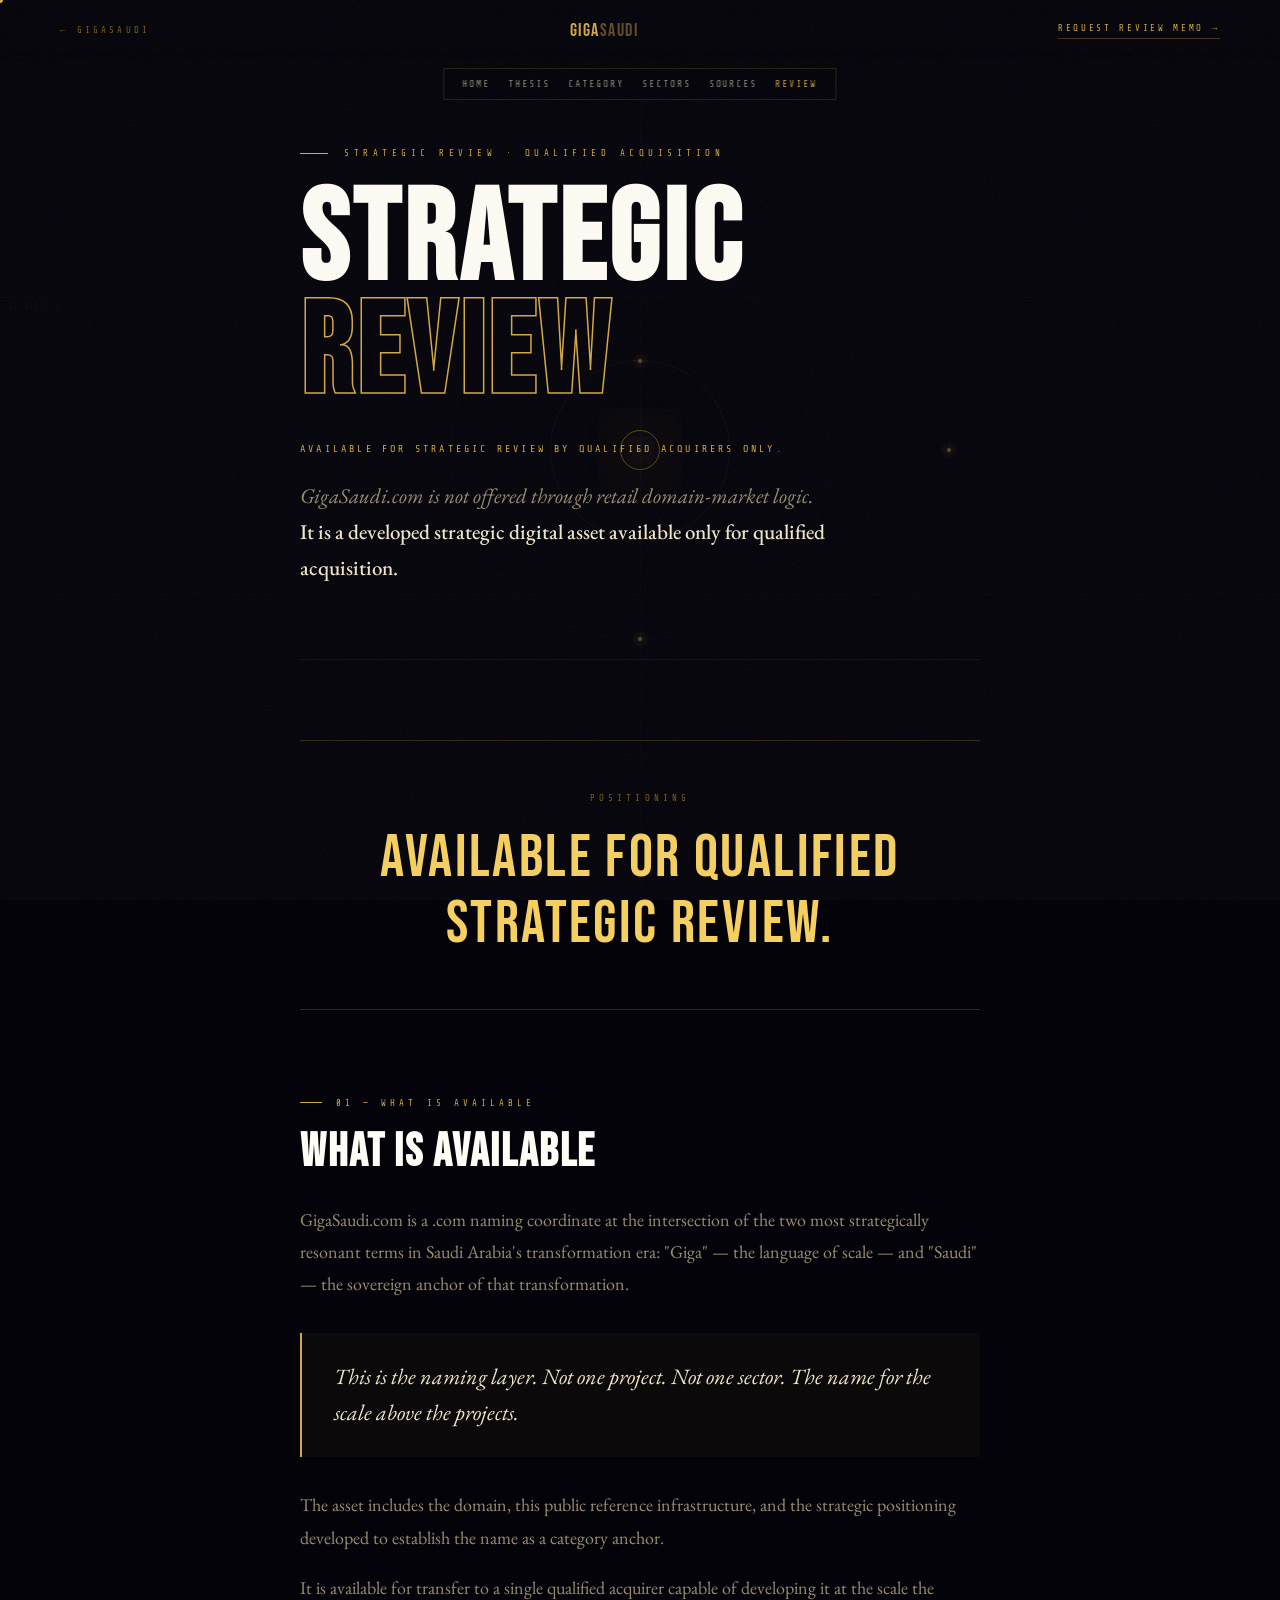
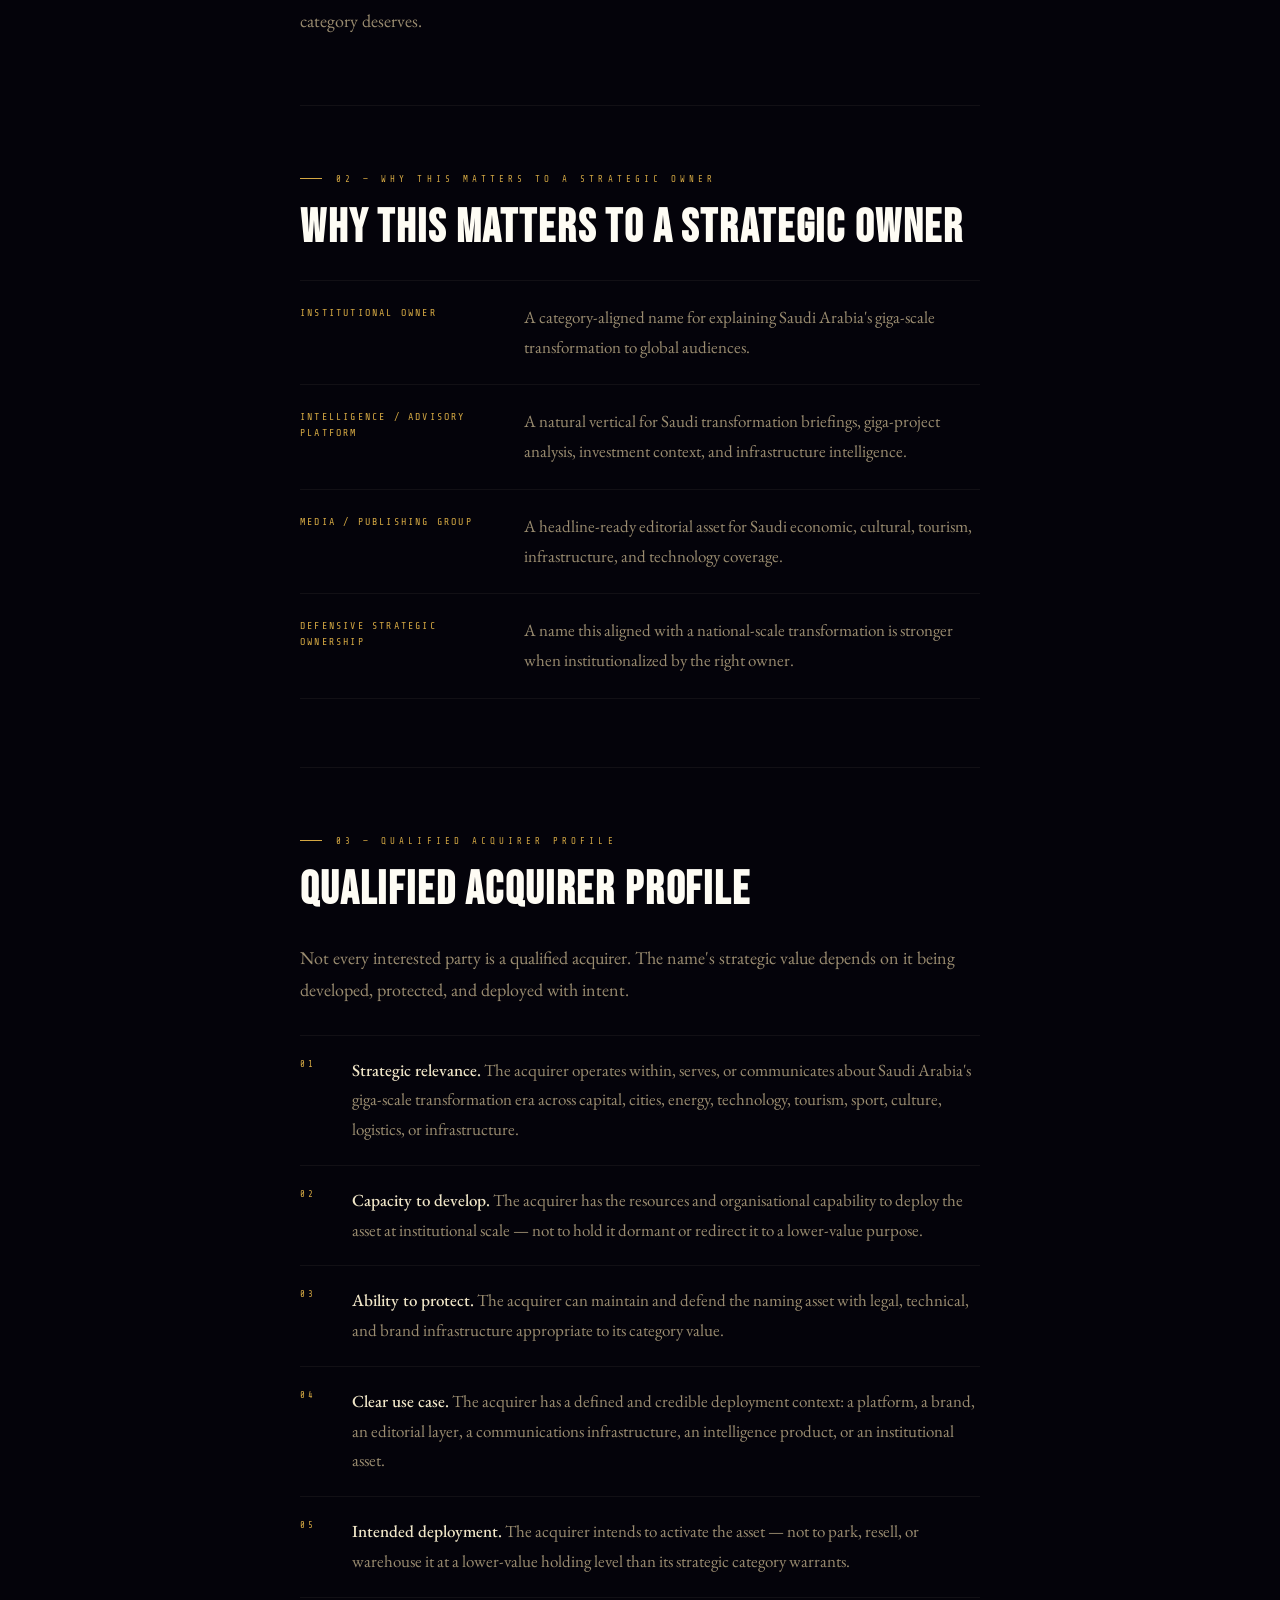
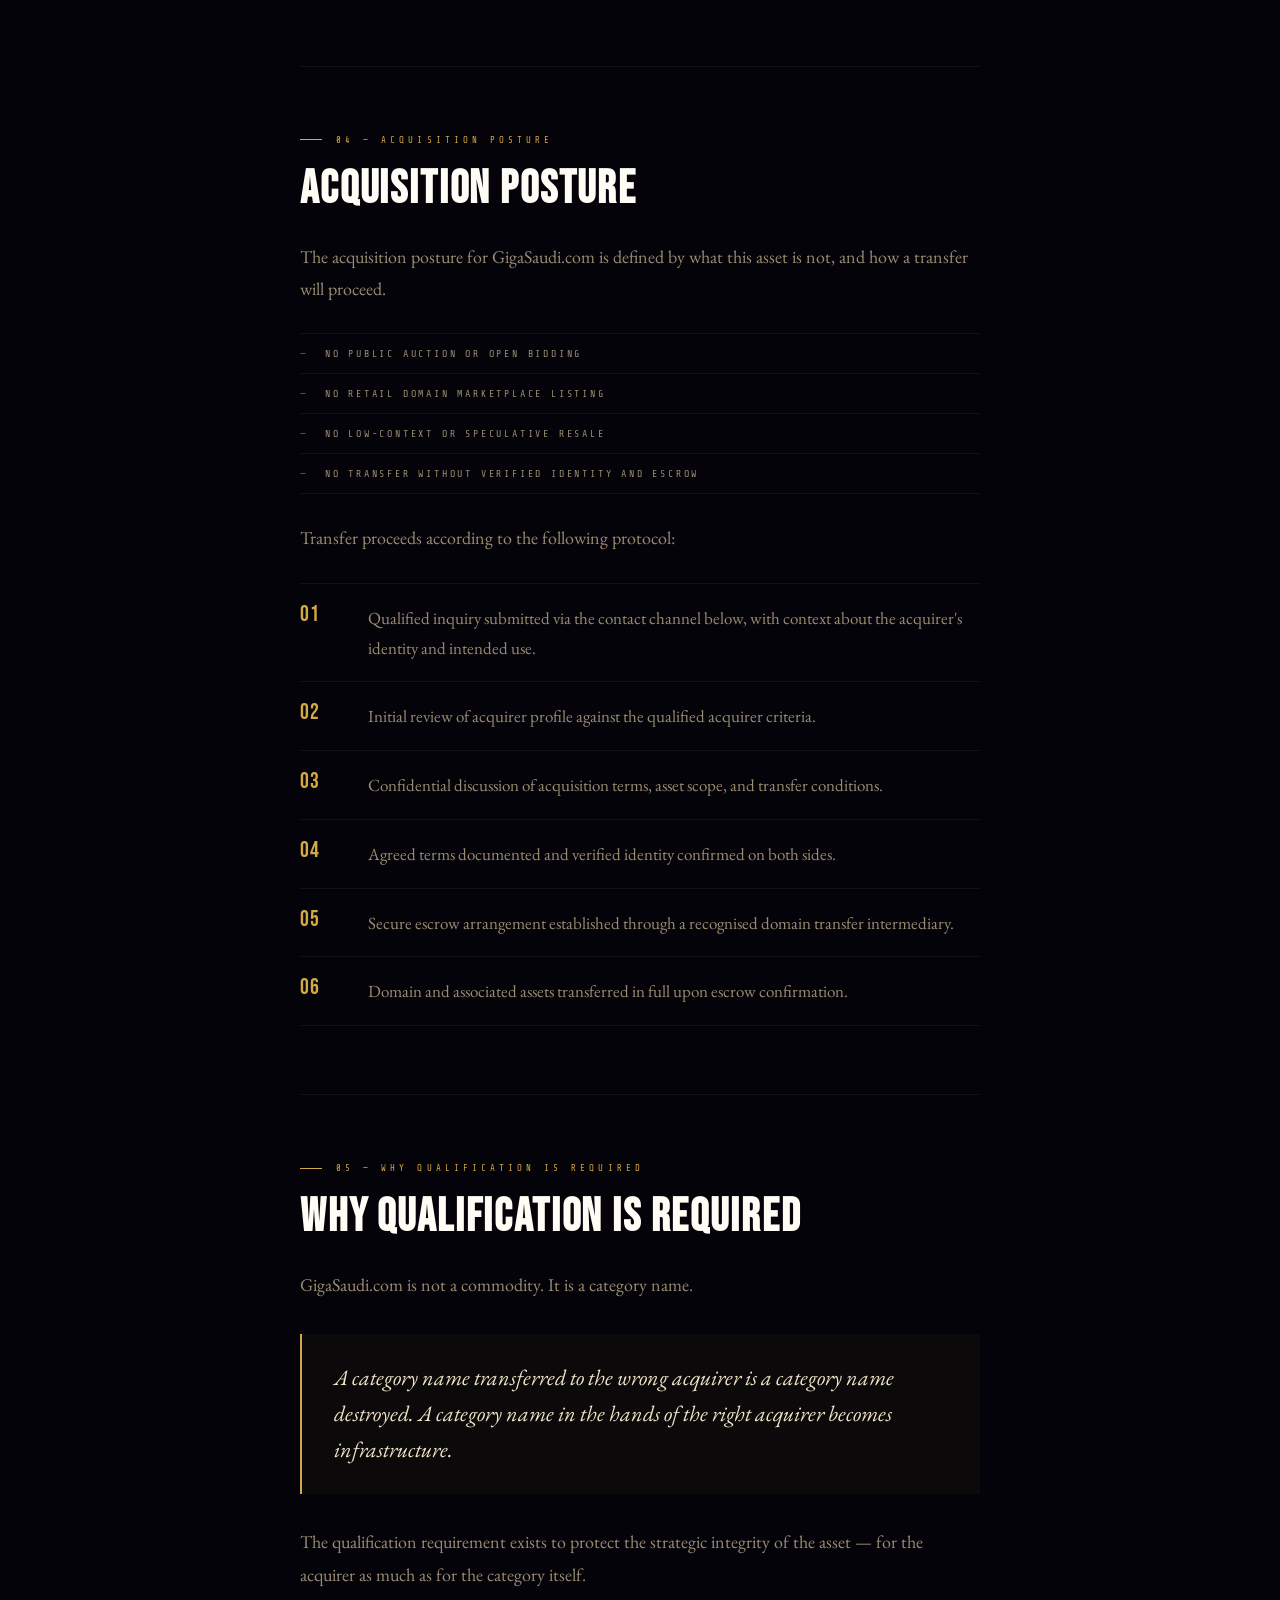
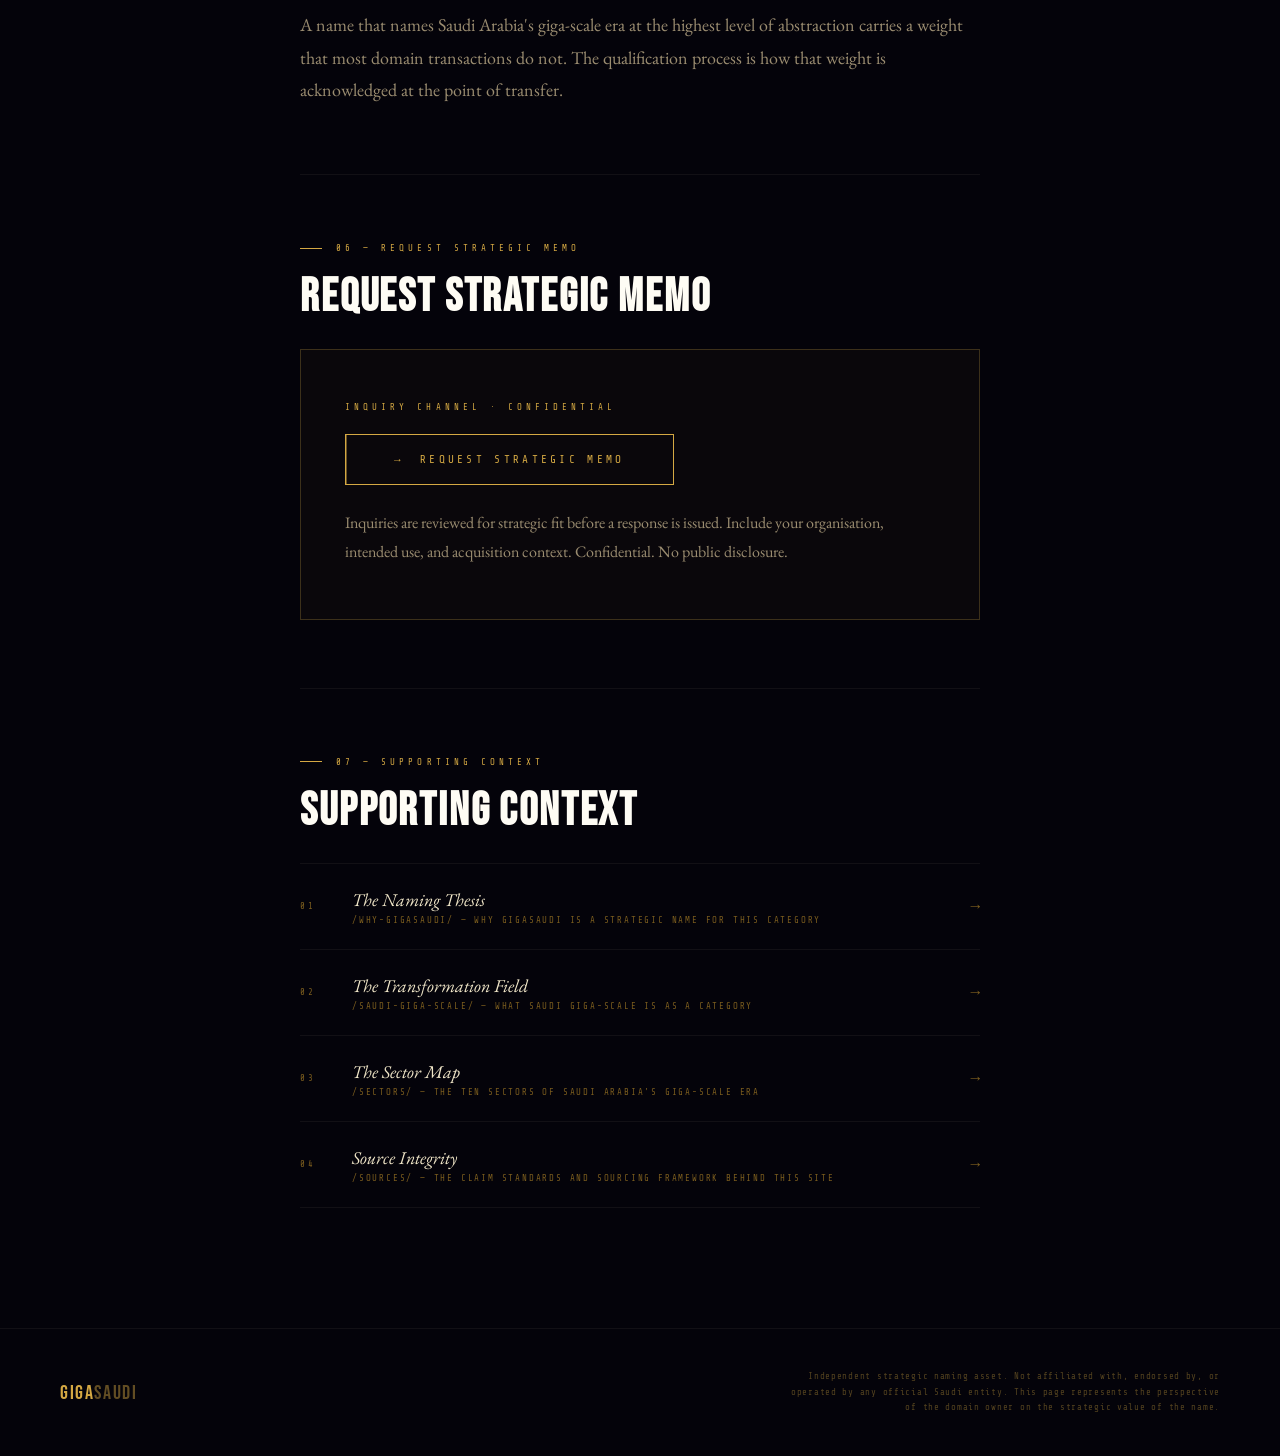
==== commit 3023140c: "Sprint 2 batch 2: update contact email to agent@sohadot.com in why-gigasaudi and availability pages" ====
--- a/availability/index.html
+++ b/availability/index.html
@@ -4,7 +4,7 @@
 <meta charset="UTF-8">
 <meta name="viewport" content="width=device-width, initial-scale=1.0">
 <title>Strategic Review — GigaSaudi.com</title>
-<meta name="description" content="GigaSaudi.com is available only as a qualified strategic acquisition asset. Not a retail domain. A strategic name for Saudi Arabia’s giga-scale era.">
+<meta name="description" content="GigaSaudi.com is available only as a qualified strategic acquisition asset. Not a retail domain. A strategic name for Saudi Arabia's giga-scale era.">
 <link rel="preconnect" href="https://fonts.googleapis.com">
 <link href="https://fonts.googleapis.com/css2?family=Bebas+Neue&family=EB+Garamond:ital,wght@0,400;0,500;1,400;1,500&family=Share+Tech+Mono&display=swap" rel="stylesheet">
 <style>
@@ -315,7 +315,7 @@
 <nav class="doc-nav">
   <a href="/" class="return-link">← GigaSaudi</a>
   <a href="/" class="nav-brand">Giga<span>Saudi</span></a>
-  <a href="mailto:inquiries@gigasaudi.com" class="nav-cta">Request Review Memo →</a>
+  <a href="mailto:agent@sohadot.com?subject=GigaSaudi.com%20Strategic%20Review" class="nav-cta">Request Review Memo →</a>
 </nav>
 
 <div id="content">
@@ -340,7 +340,7 @@
       <div class="sec-num">01 — What Is Available</div>
       <h2 class="sec-title">What Is Available</h2>
       <div class="sec-body">
-        <p>GigaSaudi.com is a .com naming coordinate at the intersection of the two most strategically resonant terms in Saudi Arabia’s transformation era: “Giga” — the language of scale — and “Saudi” — the sovereign anchor of that transformation.</p>
+        <p>GigaSaudi.com is a .com naming coordinate at the intersection of the two most strategically resonant terms in Saudi Arabia's transformation era: "Giga" — the language of scale — and "Saudi" — the sovereign anchor of that transformation.</p>
         <div class="pull-quote">
           <p>This is the naming layer. Not one project. Not one sector. The name for the scale above the projects.</p>
         </div>
@@ -355,7 +355,7 @@
       <div class="owner-cases">
         <div class="owner-case">
           <div class="owner-label">Institutional Owner</div>
-          <div class="owner-text">A category-aligned name for explaining Saudi Arabia’s giga-scale transformation to global audiences.</div>
+          <div class="owner-text">A category-aligned name for explaining Saudi Arabia's giga-scale transformation to global audiences.</div>
         </div>
         <div class="owner-case">
           <div class="owner-label">Intelligence / Advisory Platform</div>
@@ -376,12 +376,12 @@
       <div class="sec-num">03 — Qualified Acquirer Profile</div>
       <h2 class="sec-title">Qualified Acquirer Profile</h2>
       <div class="sec-body">
-        <p>Not every interested party is a qualified acquirer. The name’s strategic value depends on it being developed, protected, and deployed with intent.</p>
+        <p>Not every interested party is a qualified acquirer. The name's strategic value depends on it being developed, protected, and deployed with intent.</p>
       </div>
       <div class="qualifier-list">
         <div class="qualifier-item">
           <div class="qual-marker">01</div>
-          <div class="qual-text"><strong>Strategic relevance.</strong> The acquirer operates within, serves, or communicates about Saudi Arabia’s giga-scale transformation era across capital, cities, energy, technology, tourism, sport, culture, logistics, or infrastructure.</div>
+          <div class="qual-text"><strong>Strategic relevance.</strong> The acquirer operates within, serves, or communicates about Saudi Arabia's giga-scale transformation era across capital, cities, energy, technology, tourism, sport, culture, logistics, or infrastructure.</div>
         </div>
         <div class="qualifier-item">
           <div class="qual-marker">02</div>
@@ -420,7 +420,7 @@
       <div class="protocol-list">
         <div class="proto-step">
           <div class="proto-num">01</div>
-          <div class="proto-text">Qualified inquiry submitted via the contact channel below, with context about the acquirer’s identity and intended use.</div>
+          <div class="proto-text">Qualified inquiry submitted via the contact channel below, with context about the acquirer's identity and intended use.</div>
         </div>
         <div class="proto-step">
           <div class="proto-num">02</div>
@@ -454,7 +454,7 @@
           <p>A category name transferred to the wrong acquirer is a category name destroyed. A category name in the hands of the right acquirer becomes infrastructure.</p>
         </div>
         <p>The qualification requirement exists to protect the strategic integrity of the asset — for the acquirer as much as for the category itself.</p>
-        <p>A name that names Saudi Arabia’s giga-scale era at the highest level of abstraction carries a weight that most domain transactions do not. The qualification process is how that weight is acknowledged at the point of transfer.</p>
+        <p>A name that names Saudi Arabia's giga-scale era at the highest level of abstraction carries a weight that most domain transactions do not. The qualification process is how that weight is acknowledged at the point of transfer.</p>
       </div>
     </section>
 
@@ -463,7 +463,7 @@
       <h2 class="sec-title">Request Strategic Memo</h2>
       <div class="inq-block">
         <div class="inq-pre">Inquiry Channel · Confidential</div>
-        <a href="mailto:inquiries@gigasaudi.com?subject=GigaSaudi.com%20Qualified%20Acquisition%20Inquiry" class="inq-cta">
+        <a href="mailto:agent@sohadot.com?subject=GigaSaudi.com%20Strategic%20Review" class="inq-cta">
           <span>→</span>
           <span>Request Strategic Memo</span>
         </a>
@@ -495,7 +495,7 @@
           <div class="nl-num">03</div>
           <div class="nl-body">
             <div class="nl-title">The Sector Map</div>
-            <div class="nl-path">/sectors/ — The ten sectors of Saudi Arabia’s giga-scale era</div>
+            <div class="nl-path">/sectors/ — The ten sectors of Saudi Arabia's giga-scale era</div>
           </div>
           <div class="nl-arr">→</div>
         </a>
@@ -539,4 +539,4 @@
 document.querySelectorAll('.rx').forEach(el => obs.observe(el));
 </script>
 </body>
-</html>+</html>
